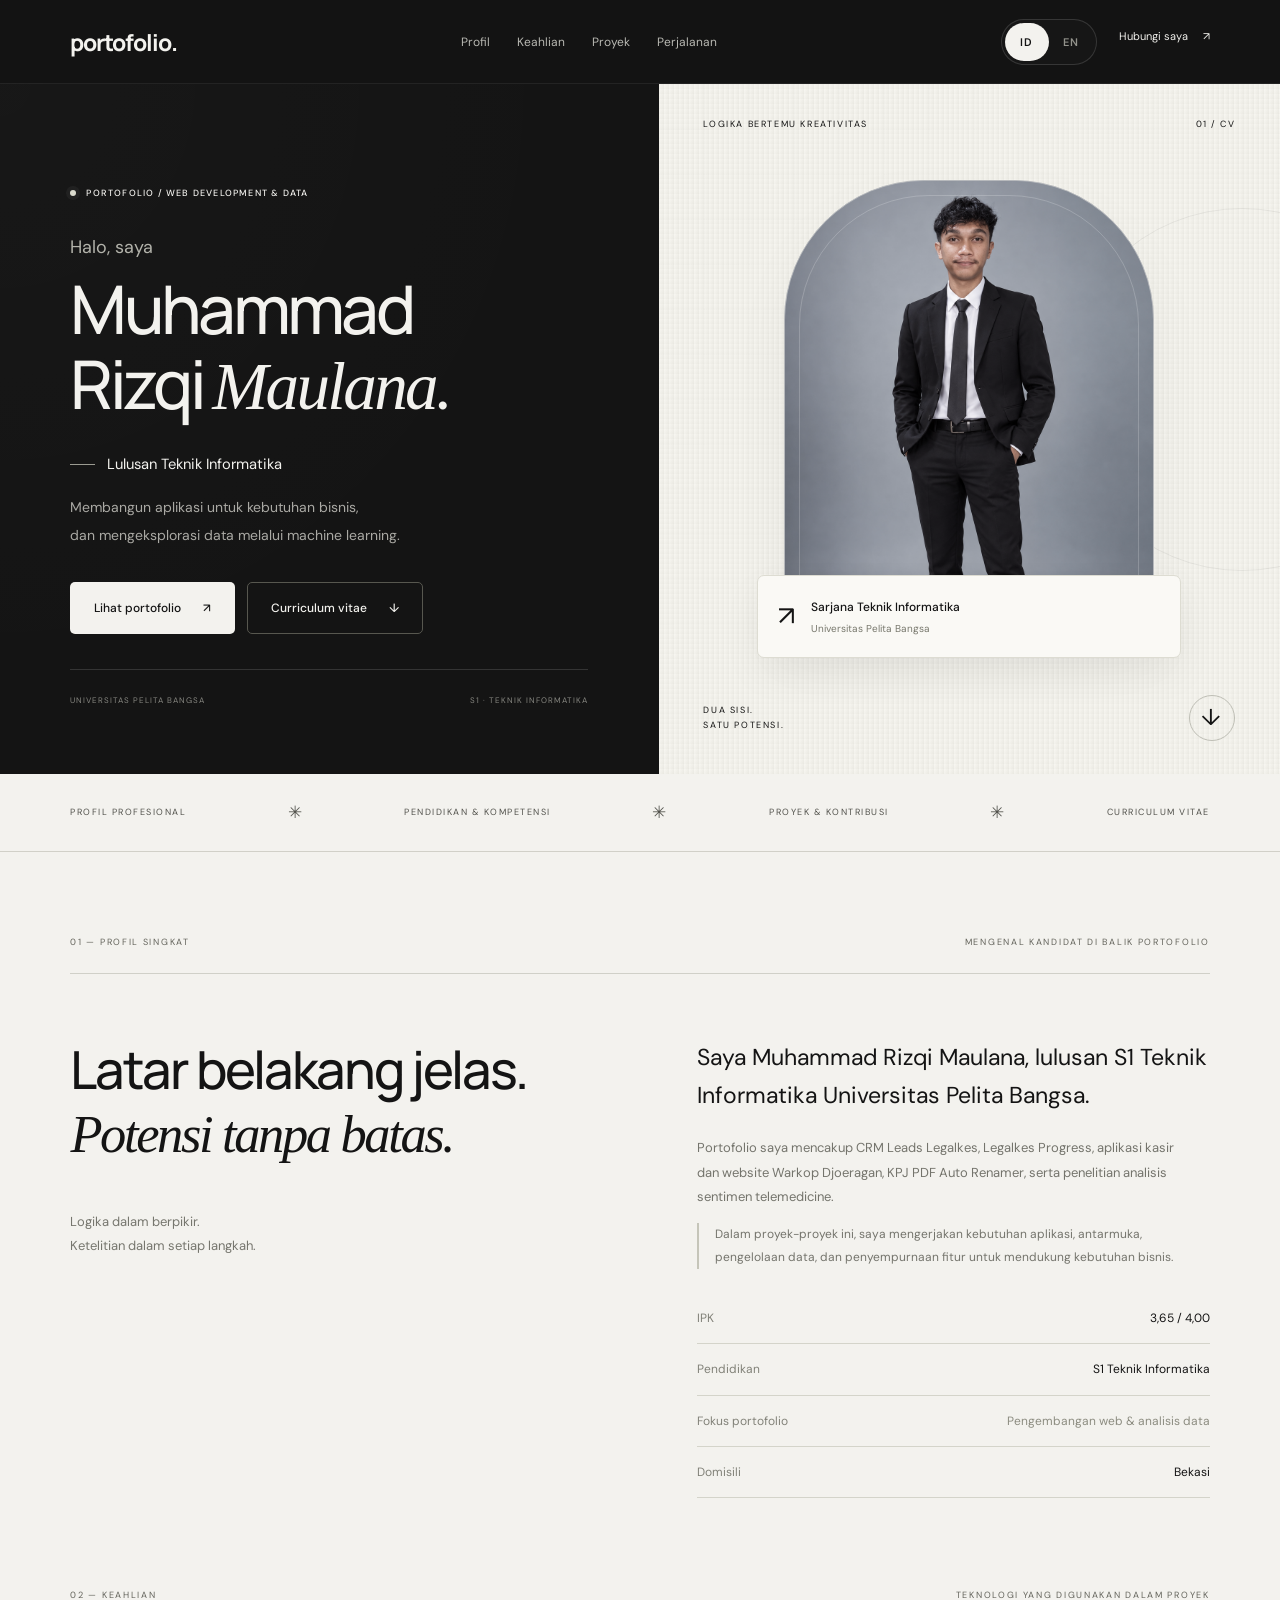
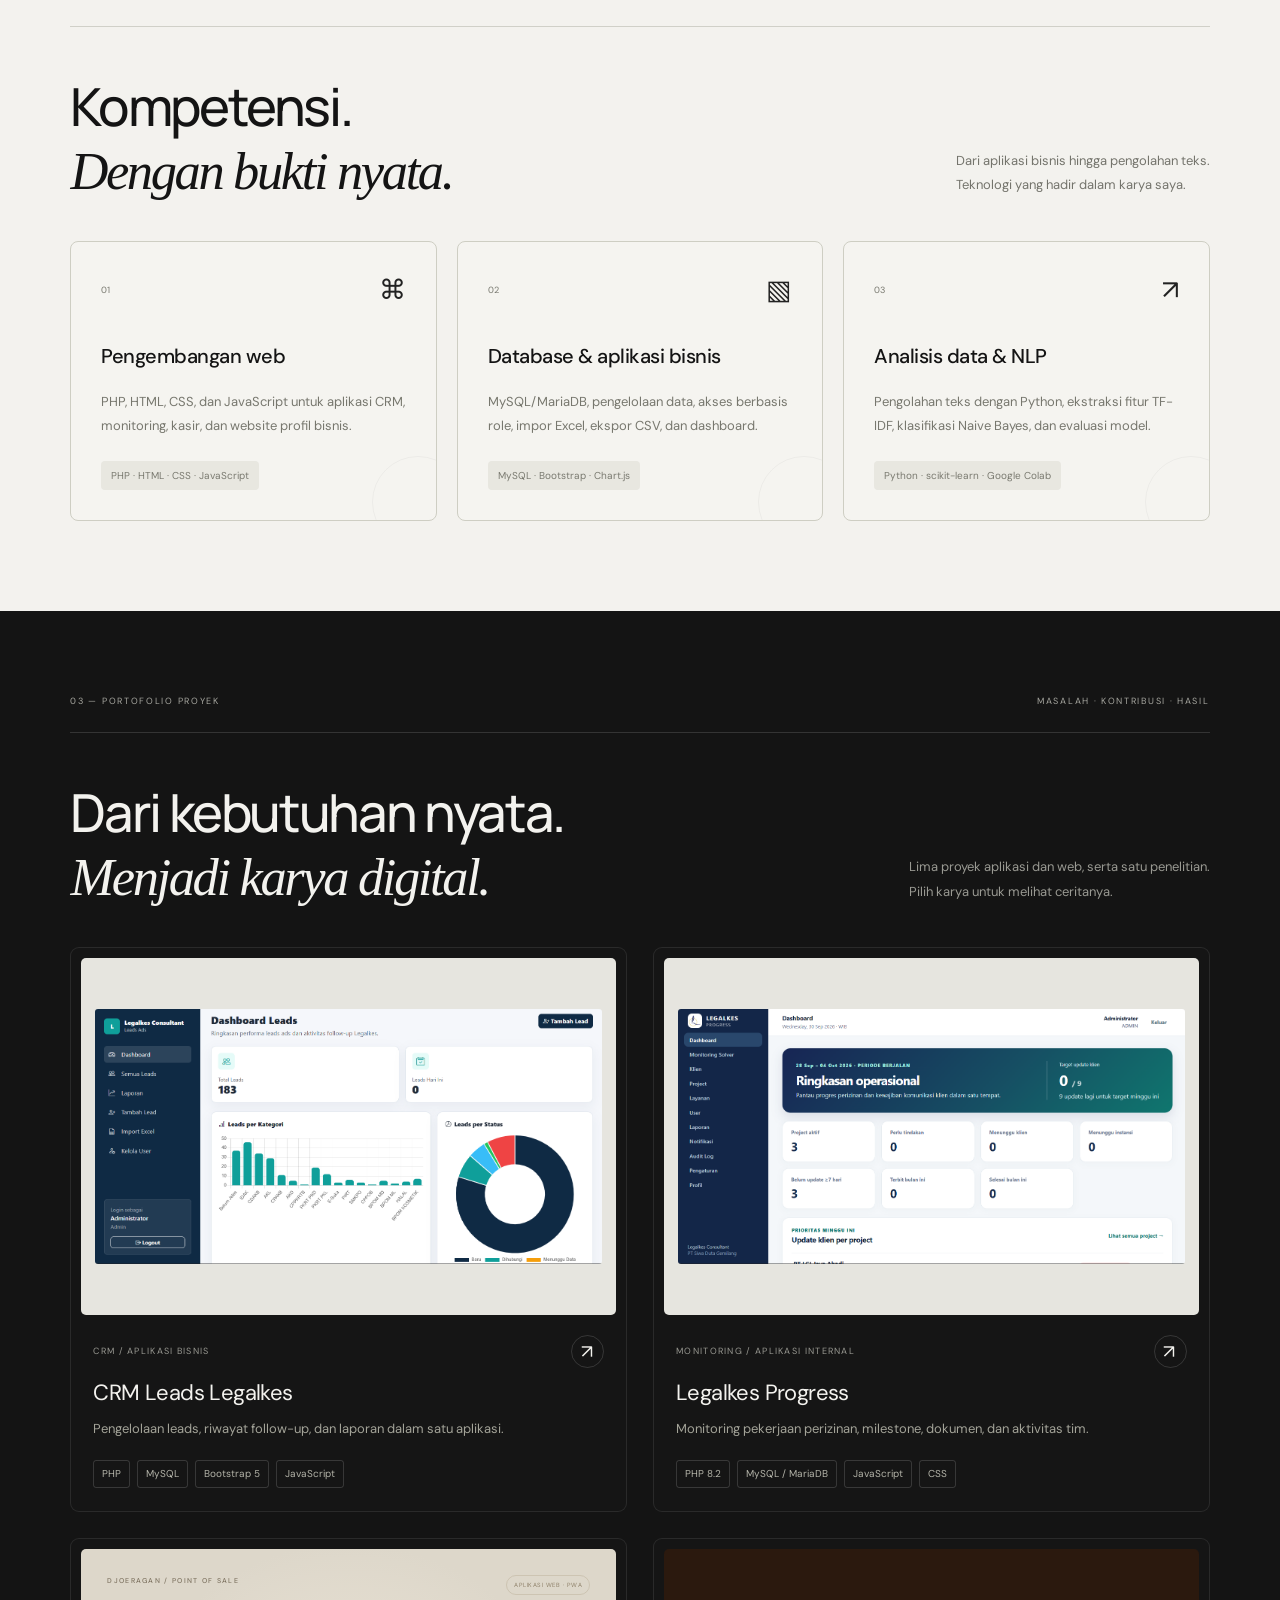
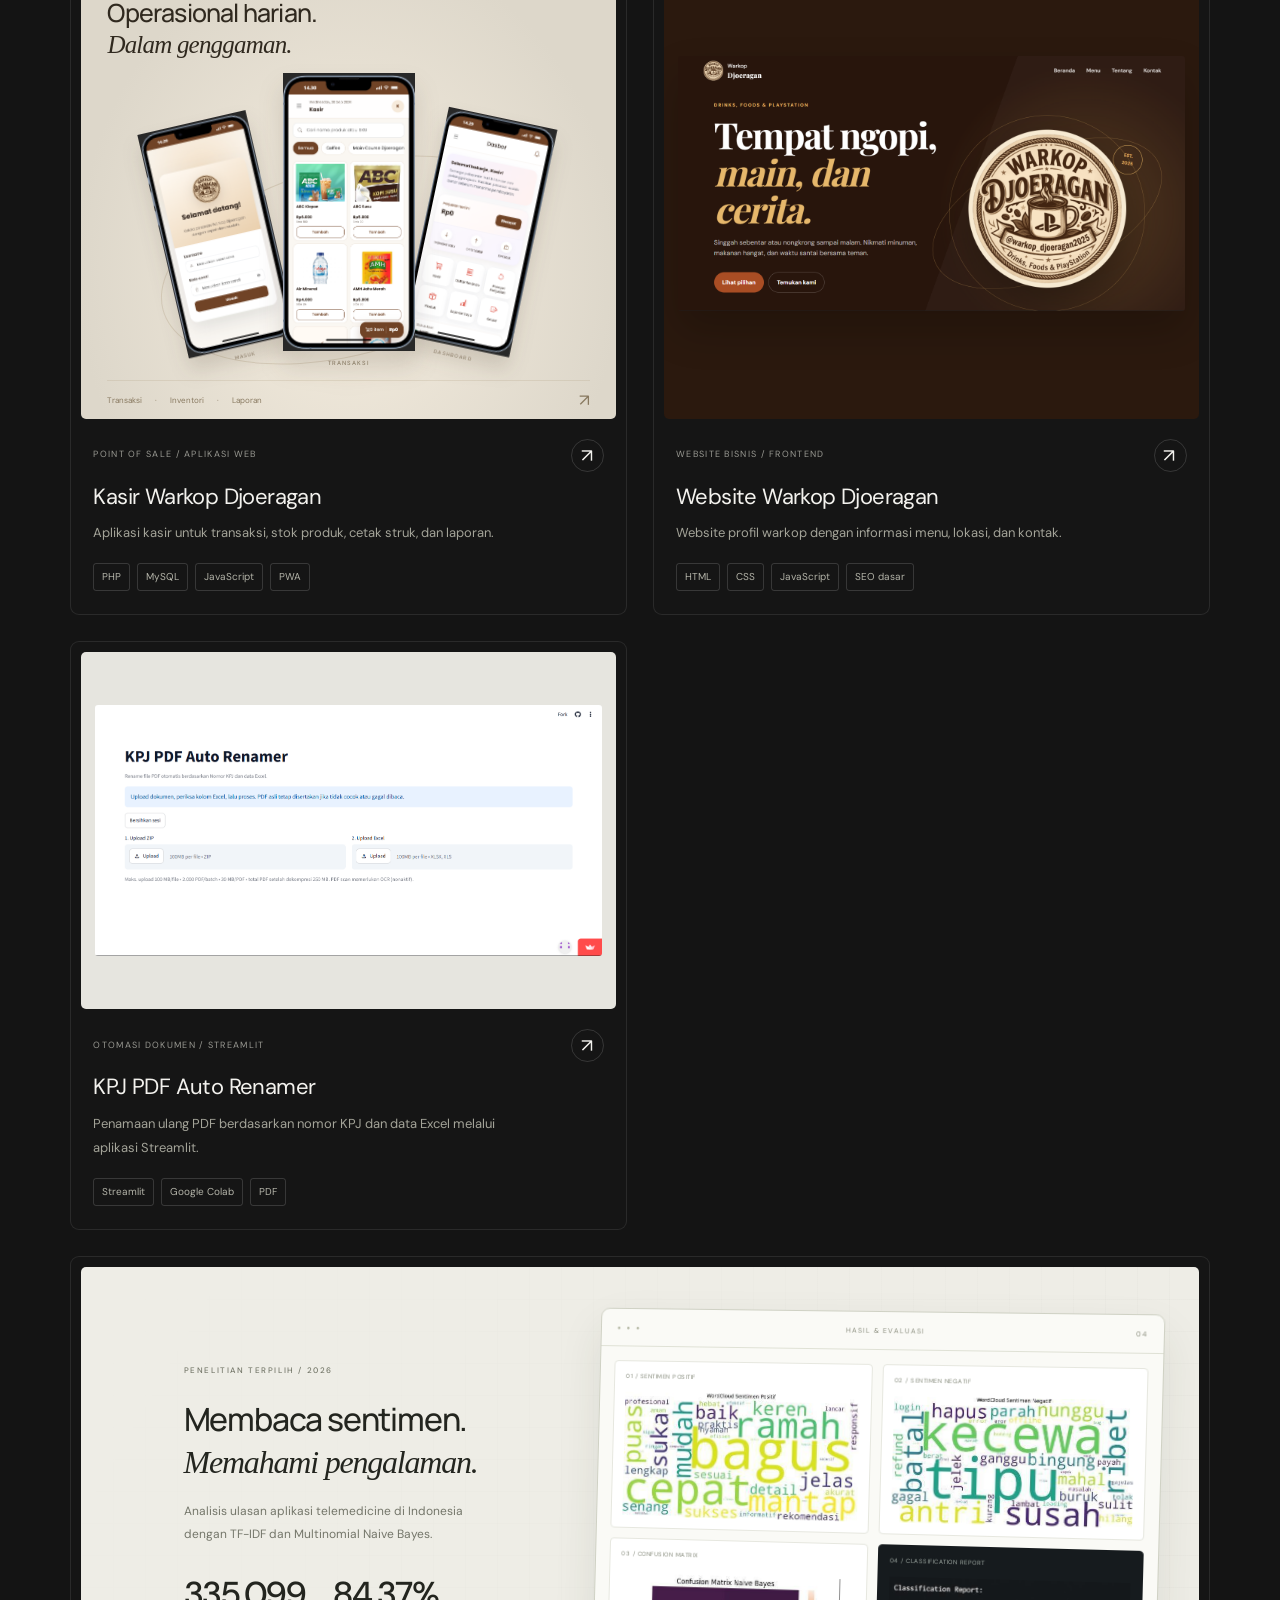
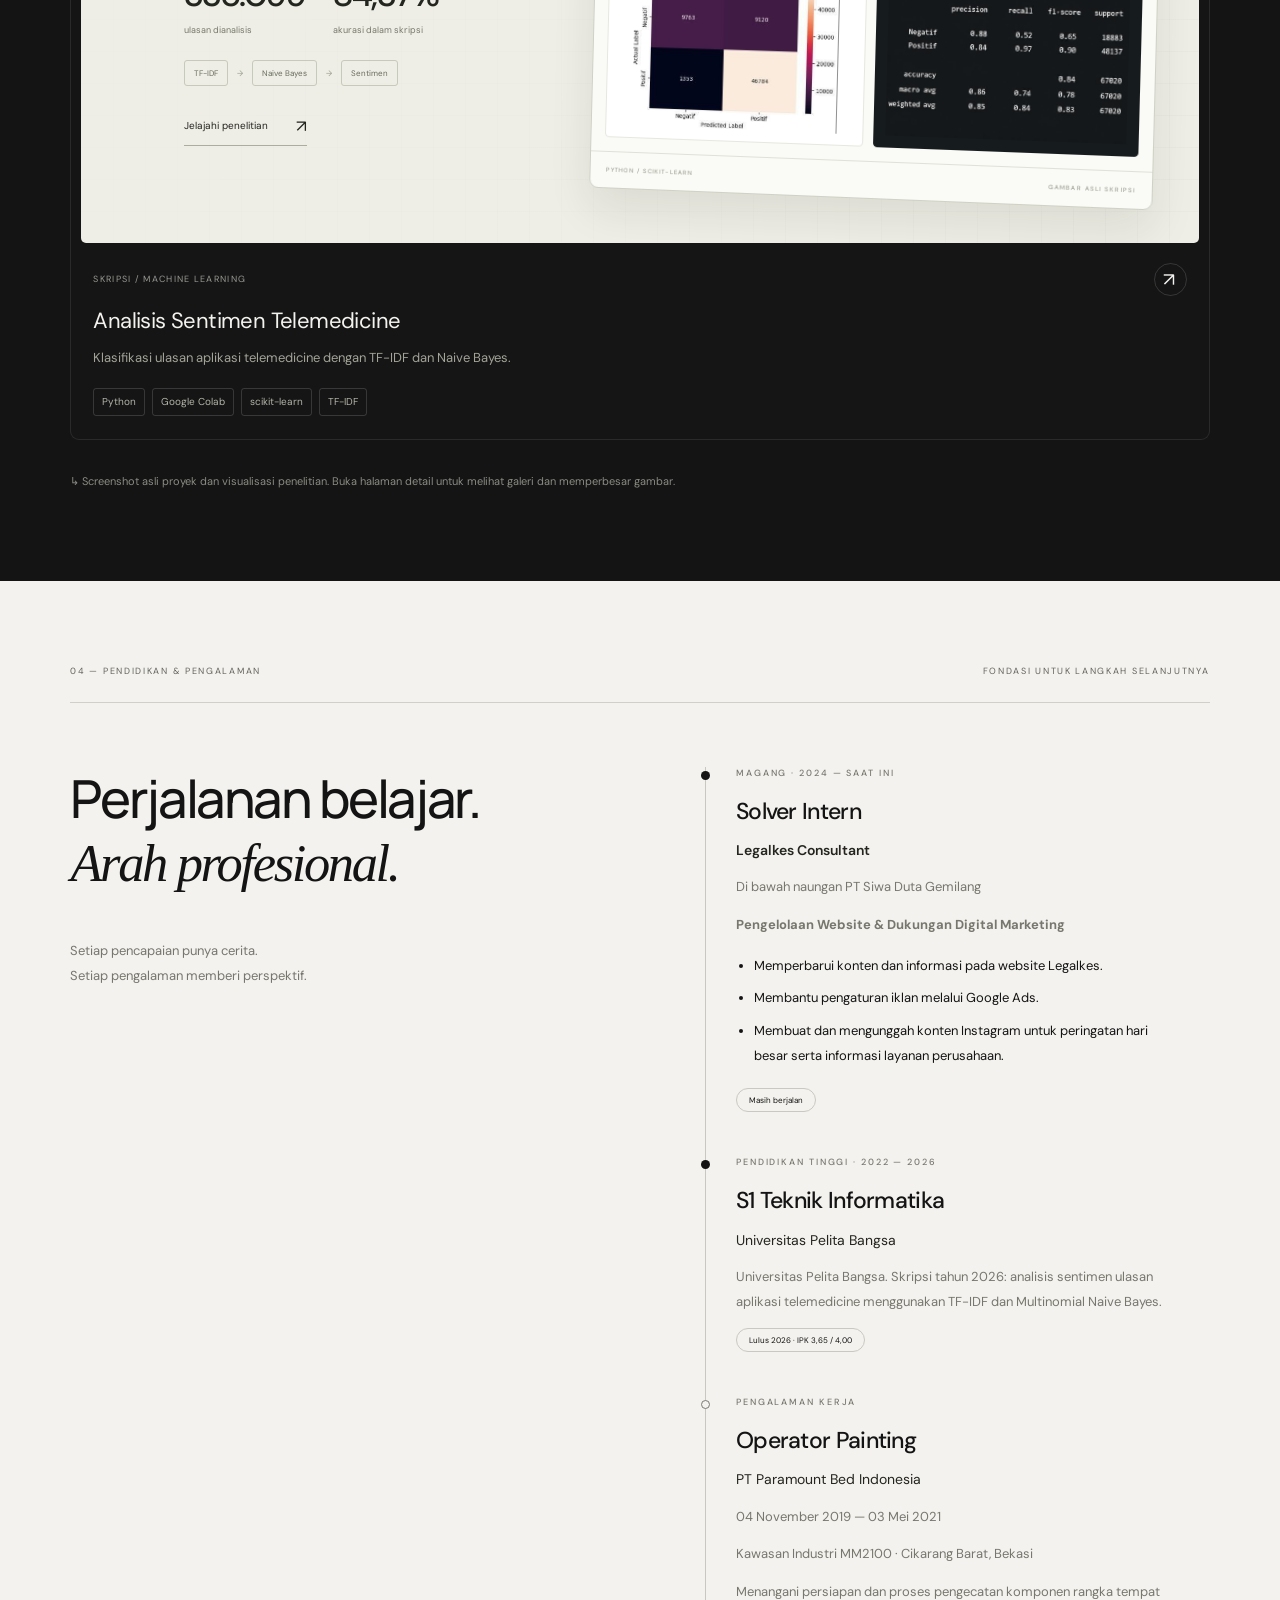
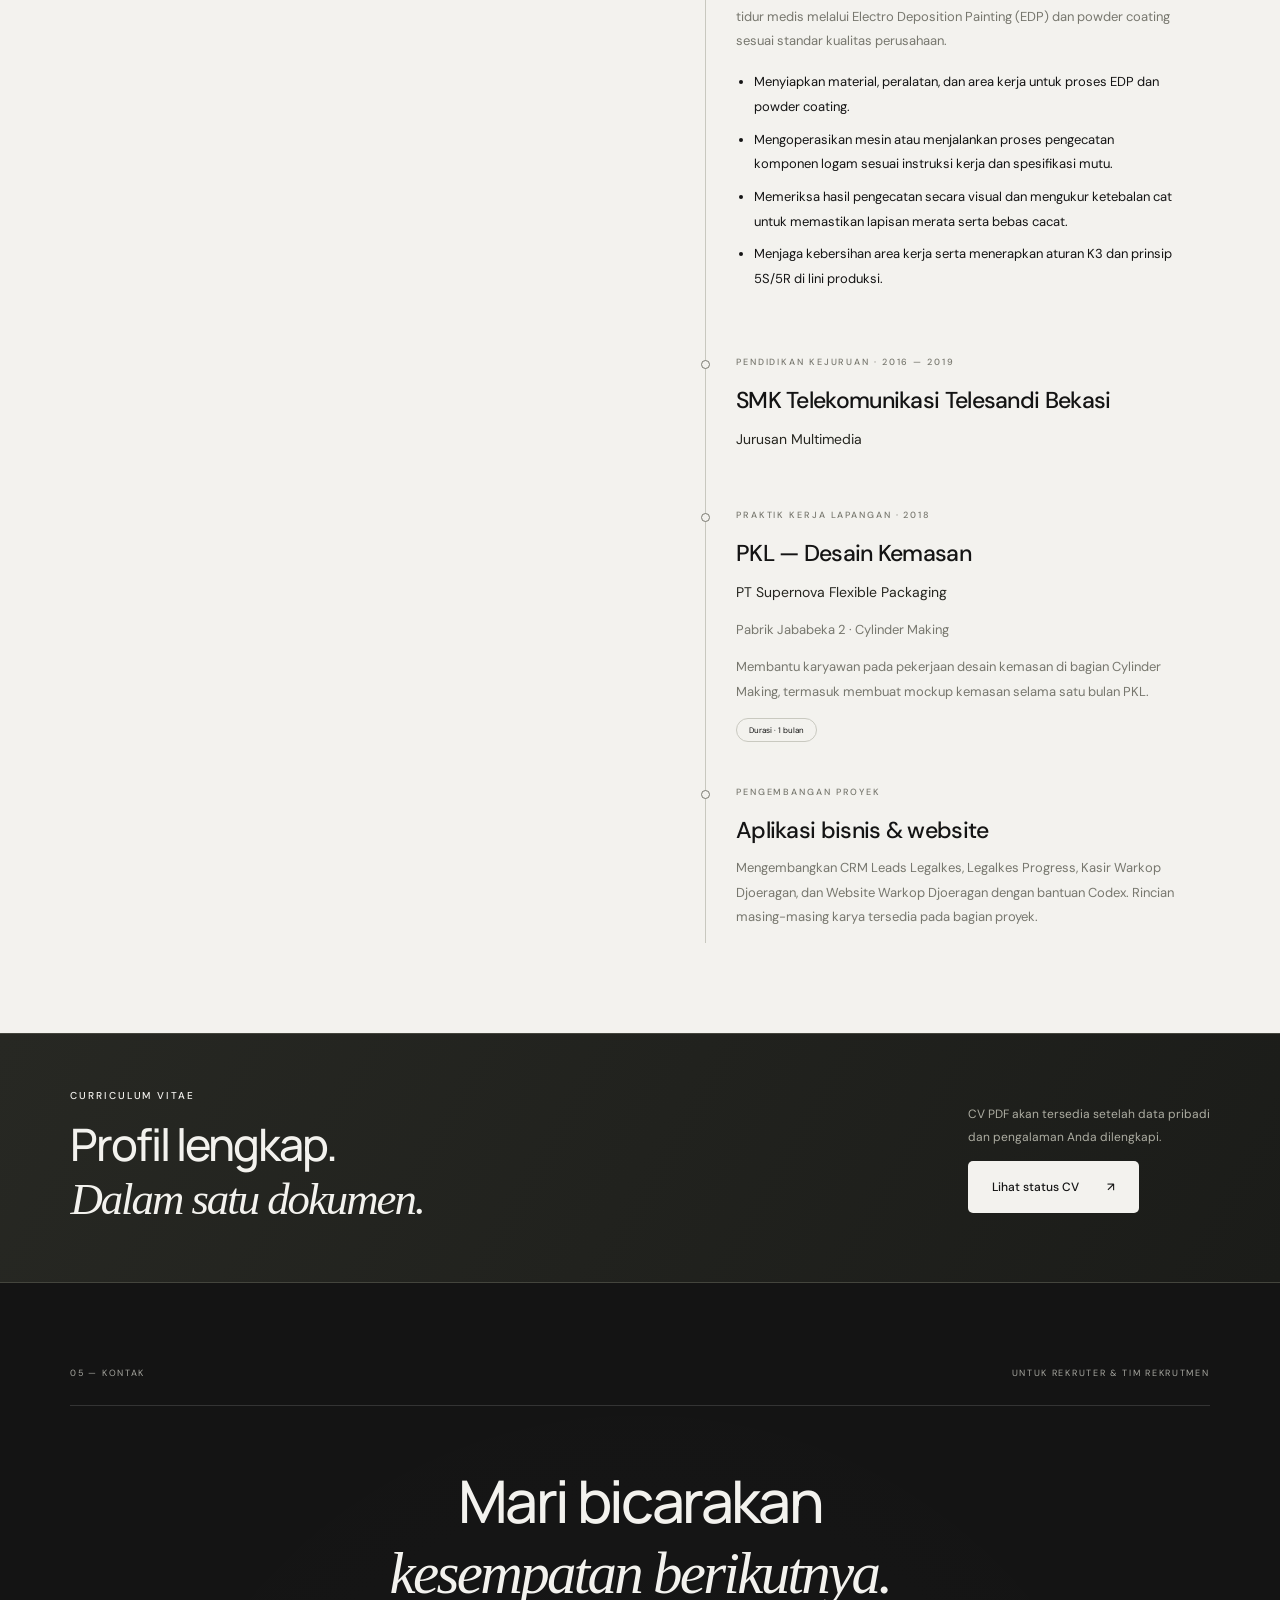
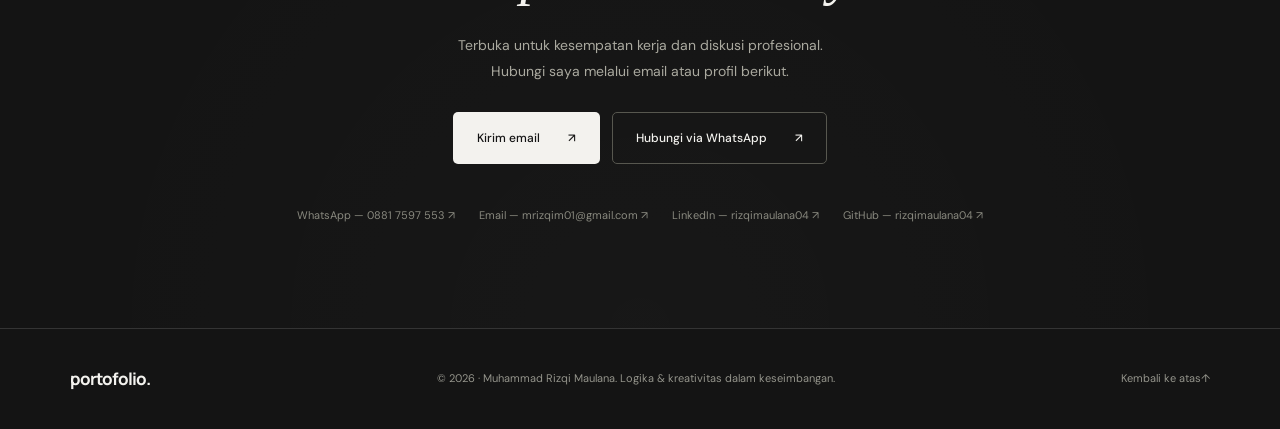
==== index.html @ 9105adaa "Upload File" ====
<!doctype html>
<html lang="id"><head><meta charset="utf-8"><meta name="viewport" content="width=device-width,initial-scale=1"><meta name="theme-color" content="#141414"><meta name="description" content="Portofolio profesional lulusan S1 Teknik Informatika Universitas Pelita Bangsa."><title>Muhammad Rizqi Maulana — Portofolio</title><link rel="icon" href="favicon.svg" type="image/svg+xml"><link rel="stylesheet" href="style.css"><script src="translations.js?v=11" defer></script><script src="script.js" defer></script><link rel="stylesheet" href="polish.css?v=2"><link rel="stylesheet" href="portfolio-content.css?v=5"><script src="motion.js?v=1" defer></script><link rel="stylesheet" href="gallery.css?v=1"><script src="gallery.js?v=1" defer></script><link rel="stylesheet" href="showcase.css?v=1"></head>
<body><div class="reading-progress" aria-hidden="true"></div><a class="skip" href="#utama"><span data-i18n="text0">Lewati ke konten</span></a>
<header class="header"><a href="#" class="brand"><span data-i18n="text1">portofolio.</span></a><nav id="main-navigation" aria-label="Navigasi utama" data-label="nav"><a href="#tentang"><span data-i18n="text2">Profil</span></a><a href="#keahlian"><span data-i18n="text3">Keahlian</span></a><a href="#karya"><span data-i18n="text4">Proyek</span></a><a href="#perjalanan"><span data-i18n="text5">Perjalanan</span></a></nav><div class="header-tools"><button class="menu-toggle" type="button" aria-label="Buka navigasi" aria-controls="main-navigation" aria-expanded="false" hidden><i aria-hidden="true"></i><i aria-hidden="true"></i></button><div class="language-switch" role="group" aria-label="Pilih bahasa" data-label="language"><button data-lang="id" aria-pressed="true" lang="id">ID</button><span aria-hidden="true">/</span><button data-lang="en" aria-pressed="false" lang="en">EN</button></div><a class="header-contact" href="#kontak"><span data-i18n="text6">Hubungi saya</span> ↗</a></div></header>
<main id="utama"><section class="hero cv-hero hero-real" aria-labelledby="hero-title"><div class="hero-copy"><p class="eyebrow"><span class="status-dot"></span><span data-i18n="text7">PORTOFOLIO / WEB DEVELOPMENT & DATA</span></p><p class="hero-greeting"><span data-i18n="text8">Halo, saya</span></p><h1 id="hero-title"><span data-i18n="text9">Muhammad<br>Rizqi <span class="serif">Maulana.</span></span></h1><div class="role-line"><span class="role-rule"></span><span data-i18n="text10">Lulusan Teknik Informatika</span></div><p class="intro"><span data-i18n="text11">Membangun aplikasi untuk kebutuhan bisnis,<br>dan mengeksplorasi data melalui machine learning.</span></p><div class="hero-actions"><a class="button light" href="#karya"><span data-i18n="text12">Lihat portofolio</span> ↗</a><button class="button outline" data-detail="cv"><span data-i18n="text13">Curriculum vitae</span> ↓</button></div><div class="hero-caption"><span>UNIVERSITAS PELITA BANGSA</span><span><span data-i18n="text14">S1 · TEKNIK INFORMATIKA</span></span></div></div><div class="hero-art cv-art"><div class="art-top"><span><span data-i18n="text15">LOGIKA BERTEMU KREATIVITAS</span></span><span aria-hidden="true">01 / CV</span></div><div class="portrait-composition"><div class="portrait-frame portrait-photo-frame"><img class="portrait-photo" src="assets/rizqi-portrait.png" alt="Muhammad Rizqi Maulana" width="1024" height="1536" fetchpriority="high" decoding="async"></div><div class="degree-float"><span>↗</span><div><strong><span data-i18n="text18">Sarjana Teknik Informatika</span></strong><small>Universitas Pelita Bangsa</small></div></div></div><div class="art-bottom"><span><span data-i18n="text19">DUA SISI.<br>SATU POTENSI.</span></span><a href="#tentang" aria-label="Lihat profil" data-label="profile">↓</a></div></div></section>
<div class="manifesto-strip"><span><span data-i18n="text20">PROFIL PROFESIONAL</span></span><i>✳</i><span><span data-i18n="text21">PENDIDIKAN & KOMPETENSI</span></span><i>✳</i><span><span data-i18n="text22">PROYEK & KONTRIBUSI</span></span><i>✳</i><span>CURRICULUM VITAE</span></div>
<section class="about section light-section" id="tentang"><div class="section-label"><span><span data-i18n="text23">01 — PROFIL SINGKAT</span></span><span><span data-i18n="text24">MENGENAL KANDIDAT DI BALIK PORTOFOLIO</span></span></div><div class="about-grid reveal"><div><h2><span data-i18n="text25">Latar belakang jelas.<br><em>Potensi tanpa batas.</em></span></h2><p class="editorial-note"><span data-i18n="text26">Logika dalam berpikir.<br>Ketelitian dalam setiap langkah.</span></p></div><div class="about-copy"><p class="large-copy"><span data-i18n="text27">Saya Muhammad Rizqi Maulana, lulusan S1 Teknik Informatika Universitas Pelita Bangsa.</span></p><p><span data-i18n="text28">Portofolio saya mencakup CRM Leads Legalkes, Legalkes Progress, aplikasi kasir dan website Warkop Djoeragan, KPJ PDF Auto Renamer, serta penelitian analisis sentimen telemedicine.</span></p><p class="placeholder-copy"><span data-i18n="text29">Dalam proyek-proyek ini, saya mengerjakan kebutuhan aplikasi, antarmuka, pengelolaan data, dan penyempurnaan fitur untuk mendukung kebutuhan bisnis.</span></p><dl class="profile-facts"><div><dt><span data-i18n="gpaLabel">IPK</span></dt><dd><span data-i18n="gpaValue">3,65 / 4,00</span></dd></div><div><dt><span data-i18n="text30">Pendidikan</span></dt><dd><span data-i18n="text31">S1 Teknik Informatika</span></dd></div><div><dt><span data-i18n="text32">Fokus portofolio</span></dt><dd class="pending"><span data-i18n="text33">Pengembangan web & analisis data</span></dd></div><div><dt><span data-i18n="text34">Domisili</span></dt><dd><span data-i18n="text35">Bekasi</span></dd></div></dl></div></div></section>
<section class="skills section light-section" id="keahlian"><div class="section-label"><span><span data-i18n="text36">02 — KEAHLIAN</span></span><span><span data-i18n="text37">TEKNOLOGI YANG DIGUNAKAN DALAM PROYEK</span></span></div><div class="section-heading reveal"><h2><span data-i18n="text38">Kompetensi.<br><em>Dengan bukti nyata.</em></span></h2><p><span data-i18n="text39">Dari aplikasi bisnis hingga pengolahan teks.<br>Teknologi yang hadir dalam karya saya.</span></p></div><div class="skill-grid reveal"><article class="skill-card"><div class="skill-top"><span>01</span><b>⌘</b></div><h3><span data-i18n="text40">Pengembangan web</span></h3><p><span data-i18n="text41">PHP, HTML, CSS, dan JavaScript untuk aplikasi CRM, monitoring, kasir, dan website profil bisnis.</span></p><span class="pending-tag"><span data-i18n="text42">PHP · HTML · CSS · JavaScript</span></span></article><article class="skill-card"><div class="skill-top"><span>02</span><b>▧</b></div><h3><span data-i18n="text43">Database & aplikasi bisnis</span></h3><p><span data-i18n="text44">MySQL/MariaDB, pengelolaan data, akses berbasis role, impor Excel, ekspor CSV, dan dashboard.</span></p><span class="pending-tag"><span data-i18n="text45">MySQL · Bootstrap · Chart.js</span></span></article><article class="skill-card"><div class="skill-top"><span>03</span><b>↗</b></div><h3><span data-i18n="text46">Analisis data & NLP</span></h3><p><span data-i18n="text47">Pengolahan teks dengan Python, ekstraksi fitur TF-IDF, klasifikasi Naive Bayes, dan evaluasi model.</span></p><span class="pending-tag"><span data-i18n="text48">Python · scikit-learn · Google Colab</span></span></article></div></section>
<section class="work section" id="karya"><div class="section-label"><span><span data-i18n="text49">03 — PORTOFOLIO PROYEK</span></span><span><span data-i18n="text50">MASALAH · KONTRIBUSI · HASIL</span></span></div><div class="section-heading reveal"><h2><span data-i18n="text51">Dari kebutuhan nyata.<br><em>Menjadi karya digital.</em></span></h2><p><span data-i18n="text52">Lima proyek aplikasi dan web, serta satu penelitian.<br>Pilih karya untuk melihat ceritanya.</span></p></div><div class="project-grid real-project-grid"><a class="project reveal" href="crm-leads-legalkes.html"><div class="project-visual actual-cover"><img src="assets/projects/crm-dashboard.png" width="1347" height="678" alt="Dashboard CRM Leads Legalkes" data-alt-id="Dashboard CRM Leads Legalkes" data-alt-en="CRM Leads Legalkes dashboard" loading="lazy" decoding="async"></div><div class="project-meta"><span><span data-i18n="work4">CRM / APLIKASI BISNIS</span></span><span>↗</span></div><h3><span data-i18n="work5">CRM Leads Legalkes</span></h3><p><span data-i18n="work6">Pengelolaan leads, riwayat follow-up, dan laporan dalam satu aplikasi.</span></p><div class="project-tech"><span>PHP</span><span>MySQL</span><span>Bootstrap 5</span><span>JavaScript</span></div></a><a class="project reveal" href="legalkes-progress.html"><div class="project-visual actual-cover"><img src="assets/projects/progress-dashboard.png" width="1347" height="676" alt="Dashboard Legalkes Progress" data-alt-id="Dashboard Legalkes Progress" data-alt-en="Legalkes Progress dashboard" loading="lazy" decoding="async"></div><div class="project-meta"><span><span data-i18n="work11">MONITORING / APLIKASI INTERNAL</span></span><span>↗</span></div><h3><span data-i18n="work12">Legalkes Progress</span></h3><p><span data-i18n="work13">Monitoring pekerjaan perizinan, milestone, dokumen, dan aktivitas tim.</span></p><div class="project-tech"><span>PHP 8.2</span><span>MySQL / MariaDB</span><span>JavaScript</span><span>CSS</span></div></a><a class="project reveal" href="kasir-warkop-djoeragan.html"><div class="project-visual pos-showcase"><div class="pos-cover-heading"><span class="showcase-kicker">DJOERAGAN / POINT OF SALE</span><h4><span data-i18n="cover13">Operasional harian.<br><em>Dalam genggaman.</em></span></h4><span class="pos-pwa"><span data-i18n="cover14">APLIKASI WEB · PWA</span></span></div><div class="phone-stage"><div class="phone-orbit-decoration" aria-hidden="true"></div><div class="phone-shot phone-left"><img class="" src="assets/projects/pos-login.png" width="281" height="582" alt="Halaman login kasir" data-alt-id="Halaman login kasir" data-alt-en="Cashier login screen" loading="lazy" decoding="async"><span><span data-i18n="cover15">MASUK</span></span></div><div class="phone-shot phone-right"><img class="" src="assets/projects/pos-dashboard.png" width="277" height="582" alt="Dashboard kasir" data-alt-id="Dashboard kasir" data-alt-en="Cashier dashboard" loading="lazy" decoding="async"><span>DASHBOARD</span></div><div class="phone-shot phone-main"><img class="" src="assets/projects/pos-products.png" width="277" height="582" alt="Katalog produk dan keranjang" data-alt-id="Katalog produk dan keranjang" data-alt-en="Product catalog and cart" loading="lazy" decoding="async"><span><span data-i18n="cover16">TRANSAKSI</span></span></div></div><div class="pos-feature-strip"><span><span data-i18n="cover17">Transaksi</span></span><i>·</i><span><span data-i18n="cover18">Inventori</span></span><i>·</i><span><span data-i18n="cover19">Laporan</span></span><b aria-hidden="true">↗</b></div></div><div class="project-meta"><span><span data-i18n="work18">POINT OF SALE / APLIKASI WEB</span></span><span>↗</span></div><h3><span data-i18n="work19">Kasir Warkop Djoeragan</span></h3><p><span data-i18n="work20">Aplikasi kasir untuk transaksi, stok produk, cetak struk, dan laporan.</span></p><div class="project-tech"><span>PHP</span><span>MySQL</span><span>JavaScript</span><span>PWA</span></div></a><a class="project reveal" href="website-warkop-djoeragan.html"><div class="project-visual actual-cover"><img src="assets/projects/warkop-website.png" width="1346" height="676" alt="Beranda Website Warkop Djoeragan" data-alt-id="Beranda Website Warkop Djoeragan" data-alt-en="Warkop Djoeragan website homepage" loading="lazy" decoding="async"></div><div class="project-meta"><span><span data-i18n="work25">WEBSITE BISNIS / FRONTEND</span></span><span>↗</span></div><h3><span data-i18n="work26">Website Warkop Djoeragan</span></h3><p><span data-i18n="work27">Website profil warkop dengan informasi menu, lokasi, dan kontak.</span></p><div class="project-tech"><span>HTML</span><span>CSS</span><span>JavaScript</span><span><span data-i18n="work28">SEO dasar</span></span></div></a><a class="project reveal" href="kpj-pdf-auto-renamer.html"><div class="project-visual actual-cover"><img src="assets/projects/kpj-app.png" width="1365" height="675" alt="Unggah ZIP dan Excel pada KPJ PDF Auto Renamer" data-alt-id="Unggah ZIP dan Excel pada KPJ PDF Auto Renamer" data-alt-en="ZIP and Excel upload in KPJ PDF Auto Renamer" loading="lazy" decoding="async"></div><div class="project-meta"><span data-i18n="kpjCategory">OTOMASI DOKUMEN / STREAMLIT</span><span>↗</span></div><h3><span data-i18n="kpjTitle">KPJ PDF Auto Renamer</span></h3><p><span data-i18n="kpjShort">Penamaan ulang PDF berdasarkan nomor KPJ dan data Excel melalui aplikasi Streamlit.</span></p><div class="project-tech"><span>Streamlit</span><span>Google Colab</span><span>PDF</span></div></a><a class="project reveal research-project" href="academic.html"><div class="project-visual thesis-showcase"><div class="thesis-summary"><span class="showcase-kicker"><span data-i18n="cover0">PENELITIAN TERPILIH / 2026</span></span><h4><span data-i18n="cover1">Membaca sentimen.<br><em>Memahami pengalaman.</em></span></h4><p><span data-i18n="cover2">Analisis ulasan aplikasi telemedicine di Indonesia dengan TF-IDF dan Multinomial Naive Bayes.</span></p><div class="thesis-stats"><div><strong><span data-i18n="cover3">335.099</span></strong><small><span data-i18n="cover4">ulasan dianalisis</span></small></div><div><strong><span data-i18n="cover5">84,37%</span></strong><small><span data-i18n="cover6">akurasi dalam skripsi</span></small></div></div><div class="thesis-method"><span>TF-IDF</span><i>→</i><span>Naive Bayes</span><i>→</i><span><span data-i18n="cover7">Sentimen</span></span></div><span class="showcase-action"><span data-i18n="cover8">Jelajahi penelitian</span> <b>↗</b></span></div><div class="research-board"><div class="board-top"><span class="board-dots" aria-hidden="true">● ● ●</span><span><span data-i18n="cover9">HASIL & EVALUASI</span></span><span>04</span></div><div class="research-panels"><div class="research-panel cloud-panel"><span class="panel-label">01 / <span data-i18n="cover10">SENTIMEN POSITIF</span></span><img class="" src="assets/projects/wordcloud-positive.jpg" width="459" height="243" alt="Wordcloud positif" data-alt-id="Wordcloud positif" data-alt-en="Positive word cloud" loading="lazy" decoding="async"></div><div class="research-panel cloud-panel"><span class="panel-label">02 / <span data-i18n="cover11">SENTIMEN NEGATIF</span></span><img class="" src="assets/projects/wordcloud-negative.jpg" width="458" height="243" alt="Wordcloud negatif" data-alt-id="Wordcloud negatif" data-alt-en="Negative word cloud" loading="lazy" decoding="async"></div><div class="research-panel matrix-panel"><span class="panel-label">03 / CONFUSION MATRIX</span><img class="" src="assets/projects/confusion-matrix.jpg" width="413" height="306" alt="Confusion matrix Naive Bayes" data-alt-id="Confusion matrix Naive Bayes" data-alt-en="Naive Bayes confusion matrix" loading="lazy" decoding="async"></div><div class="research-panel report-panel"><span class="panel-label">04 / CLASSIFICATION REPORT</span><img class="" src="assets/projects/classification-report.jpg" width="607" height="405" alt="Classification report" data-alt-id="Classification report" data-alt-en="Classification report" loading="lazy" decoding="async"></div></div><div class="board-bottom"><span>PYTHON / SCIKIT-LEARN</span><span><span data-i18n="cover12">GAMBAR ASLI SKRIPSI</span></span></div></div></div><div class="project-meta"><span><span data-i18n="work33">SKRIPSI / MACHINE LEARNING</span></span><span>↗</span></div><h3><span data-i18n="work34">Analisis Sentimen Telemedicine</span></h3><p><span data-i18n="work35">Klasifikasi ulasan aplikasi telemedicine dengan TF-IDF dan Naive Bayes.</span></p><div class="project-tech"><span>Python</span><span>Google Colab</span><span>scikit-learn</span><span>TF-IDF</span></div></a></div><p class="work-note"><span data-i18n="text68">↳ Screenshot asli proyek dan visualisasi penelitian. Buka halaman detail untuk melihat galeri dan memperbesar gambar.</span></p></section>
<section class="journey section light-section" id="perjalanan"><div class="section-label"><span><span data-i18n="text69">04 — PENDIDIKAN & PENGALAMAN</span></span><span><span data-i18n="text70">FONDASI UNTUK LANGKAH SELANJUTNYA</span></span></div><div class="journey-grid reveal"><div><h2><span data-i18n="text71">Perjalanan belajar.<br><em>Arah profesional.</em></span></h2><p class="editorial-note"><span data-i18n="text72">Setiap pencapaian punya cerita.<br>Setiap pengalaman memberi perspektif.</span></p></div><div class="timeline"><article class="current-experience"><span class="timeline-dot"></span><p class="eyebrow"><span data-i18n="legalkesWorkLabel">MAGANG · 2024 — SAAT INI</span></p><h3><span data-i18n="legalkesWorkRole">Solver Intern</span></h3><p class="university">Legalkes Consultant</p><p><span data-i18n="legalkesWorkCompany">Di bawah naungan PT Siwa Duta Gemilang</span></p><p><strong><span data-i18n="legalkesWorkScope">Pengelolaan Website & Dukungan Digital Marketing</span></strong></p><ul class="experience-duties"><li><span data-i18n="legalkesWorkWeb">Memperbarui konten dan informasi pada website Legalkes.</span></li><li><span data-i18n="legalkesWorkAds">Membantu pengaturan iklan melalui Google Ads.</span></li><li><span data-i18n="legalkesWorkSocial">Membuat dan mengunggah konten Instagram untuk peringatan hari besar serta informasi layanan perusahaan.</span></li></ul><span class="pill"><span data-i18n="legalkesWorkActive">Masih berjalan</span></span></article><article><span class="timeline-dot"></span><p class="eyebrow"><span data-i18n="text73">PENDIDIKAN TINGGI · 2022 — 2026</span></p><h3><span data-i18n="text74">S1 Teknik Informatika</span></h3><p class="university">Universitas Pelita Bangsa</p><p><span data-i18n="text75">Universitas Pelita Bangsa. Skripsi tahun 2026: analisis sentimen ulasan aplikasi telemedicine menggunakan TF-IDF dan Multinomial Naive Bayes.</span></p><span class="pill"><span data-i18n="text76">Lulus 2026 · IPK 3,65 / 4,00</span></span></article><article><span class="timeline-dot hollow"></span><p class="eyebrow"><span data-i18n="experienceLabel">PENGALAMAN KERJA</span></p><h3><span data-i18n="paintingRole">Operator Painting</span></h3><p class="university">PT Paramount Bed Indonesia</p><p class="experience-date"><span data-i18n="paintingDate">04 November 2019 — 03 Mei 2021</span></p><p><span data-i18n="paintingLocation">Kawasan Industri MM2100 · Cikarang Barat, Bekasi</span></p><p><span data-i18n="paintingDescription">Menangani persiapan dan proses pengecatan komponen rangka tempat tidur medis melalui Electro Deposition Painting (EDP) dan powder coating sesuai standar kualitas perusahaan.</span></p><ul class="experience-duties"><li><span data-i18n="paintingPreparation">Menyiapkan material, peralatan, dan area kerja untuk proses EDP dan powder coating.</span></li><li><span data-i18n="paintingProcess">Mengoperasikan mesin atau menjalankan proses pengecatan komponen logam sesuai instruksi kerja dan spesifikasi mutu.</span></li><li><span data-i18n="paintingQuality">Memeriksa hasil pengecatan secara visual dan mengukur ketebalan cat untuk memastikan lapisan merata serta bebas cacat.</span></li><li><span data-i18n="paintingSafety">Menjaga kebersihan area kerja serta menerapkan aturan K3 dan prinsip 5S/5R di lini produksi.</span></li></ul></article><article><span class="timeline-dot hollow"></span><p class="eyebrow"><span data-i18n="schoolLabel">PENDIDIKAN KEJURUAN · 2016 — 2019</span></p><h3>SMK Telekomunikasi Telesandi Bekasi</h3><p class="university"><span data-i18n="schoolMajor">Jurusan Multimedia</span></p></article><article><span class="timeline-dot hollow"></span><p class="eyebrow"><span data-i18n="internLabel">PRAKTIK KERJA LAPANGAN · 2018</span></p><h3><span data-i18n="internRole">PKL — Desain Kemasan</span></h3><p class="university">PT Supernova Flexible Packaging</p><p><span data-i18n="internLocation">Pabrik Jababeka 2 · Cylinder Making</span></p><p><span data-i18n="internDescription">Membantu karyawan pada pekerjaan desain kemasan di bagian Cylinder Making, termasuk membuat mockup kemasan selama satu bulan PKL.</span></p><span class="pill"><span data-i18n="internDuration">Durasi · 1 bulan</span></span></article><article><span class="timeline-dot hollow"></span><p class="eyebrow"><span data-i18n="text77">PENGEMBANGAN PROYEK</span></p><h3><span data-i18n="text78">Aplikasi bisnis & website</span></h3><p><span data-i18n="text79">Mengembangkan CRM Leads Legalkes, Legalkes Progress, Kasir Warkop Djoeragan, dan Website Warkop Djoeragan dengan bantuan Codex. Rincian masing-masing karya tersedia pada bagian proyek.</span></p></article></div></div></section>
<section class="resume-strip section"><div><p class="eyebrow">CURRICULUM VITAE</p><h2><span data-i18n="text80">Profil lengkap.<br><em>Dalam satu dokumen.</em></span></h2></div><div><p><span data-i18n="text81">CV PDF akan tersedia setelah data pribadi<br>dan pengalaman Anda dilengkapi.</span></p><button class="button light" data-detail="cv"><span data-i18n="text82">Lihat status CV</span> ↗</button></div></section>
<section class="contact section" id="kontak"><div class="section-label"><span><span data-i18n="text83">05 — KONTAK</span></span><span><span data-i18n="text84">UNTUK REKRUTER & TIM REKRUTMEN</span></span></div><div class="contact-center reveal"><h2><span data-i18n="text85">Mari bicarakan<br><em>kesempatan berikutnya.</em></span></h2><p><span data-i18n="text86">Terbuka untuk kesempatan kerja dan diskusi profesional.<br>Hubungi saya melalui email atau profil berikut.</span></p><div class="contact-actions"><a class="button light" href="mailto:mrizqim01@gmail.com"><span data-i18n="text87">Kirim email</span> ↗</a><a class="button outline" href="https://wa.me/628817597553" target="_blank" rel="noopener noreferrer"><span data-i18n="whatsappContact">Hubungi via WhatsApp</span> ↗</a></div><div class="contact-channels"><a href="https://wa.me/628817597553" target="_blank" rel="noopener noreferrer">WhatsApp — 0881 7597 553 ↗</a><a href="mailto:mrizqim01@gmail.com">Email — <span data-i18n="text88">mrizqim01@gmail.com</span> ↗</a><a href="https://www.linkedin.com/in/rizqimaulana04" target="_blank" rel="noopener noreferrer">LinkedIn — <span data-i18n="text89">rizqimaulana04</span> ↗</a><a href="https://github.com/rizqimaulana04" target="_blank" rel="noopener noreferrer">GitHub — <span data-i18n="text90">rizqimaulana04</span> ↗</a></div></div></section></main>
<footer><a class="brand" href="#"><span data-i18n="text91">portofolio.</span></a><span>© <span id="year">2026</span> · <span data-i18n="text92">Muhammad Rizqi Maulana. Logika & kreativitas dalam keseimbangan.</span></span><a href="#"><span data-i18n="text93">Kembali ke atas</span> ↑</a></footer>
<dialog id="detail-dialog" aria-labelledby="dialog-title"><button class="dialog-close" aria-label="Tutup dialog" data-label="close">×</button><p class="eyebrow" id="dialog-label"></p><h2 id="dialog-title"></h2><p id="dialog-description"></p><div id="dialog-tags"></div><p class="dialog-note" id="dialog-note"></p><button class="button dark dialog-dismiss"><span data-i18n="text94">Kembali ke portofolio</span> ↗</button></dialog><div class="sr-only" id="language-announcement" role="status" aria-live="polite"></div><a class="back-top" href="#" aria-label="Kembali ke atas" tabindex="-1">↑</a></body></html>
---- style.css ----
@import url('https://fonts.googleapis.com/css2?family=DM+Sans:wght@400;450;500;600;700&family=Manrope:wght@400;500;600;650;700;750;800&display=swap');
:root{--ink:#141414;--paper:#f3f2ee;--muted:#a1a19c;--line:#343434;--serif:Georgia,'Times New Roman',serif;--sans:'DM Sans',Arial,sans-serif}*{box-sizing:border-box}html{scroll-behavior:smooth;scroll-padding-top:30px}body{margin:0;background:var(--ink);color:var(--paper);font-family:var(--sans);font-size:15px;-webkit-font-smoothing:antialiased}a{color:inherit;text-decoration:none}button{font:inherit}button,a{-webkit-tap-highlight-color:transparent}button:focus-visible,a:focus-visible{outline:2px solid #96968d;outline-offset:7px}button{cursor:pointer}::selection{background:#a9a99d;color:#111}.skip{position:fixed;top:-80px;left:20px;background:var(--paper);color:var(--ink);padding:15px;z-index:50}.skip:focus{top:10px}.header{height:100px;display:flex;align-items:center;justify-content:space-between;padding:0 5.5%;border-bottom:1px solid var(--line)}.brand{font-family:Manrope,var(--sans);font-weight:750;font-size:23px;display:flex;gap:11px;align-items:center;letter-spacing:-1px}.brand-dot{margin-left:-11px}.mini-yin{display:inline-block;flex-shrink:0;width:26px;height:26px;background:url('favicon.svg') center/contain no-repeat}.header nav{display:flex;gap:36px;font-size:13px;color:#b9b9b3}.header nav a:hover{color:white}.header-contact{font-size:13px;border-bottom:1px solid #888;padding:9px 0;display:flex;gap:28px}.header-contact span{font-size:20px}.hero{display:grid;grid-template-columns:1.08fr 1fr;min-height:670px}.hero-copy{padding:64px 10.2% 26px}.eyebrow{font-size:10px;letter-spacing:1.9px;font-weight:500;display:flex;align-items:center;gap:10px}.status-dot{height:6px;width:6px;border-radius:50%;background:#dbdbce;box-shadow:0 0 0 4px #ffffff0b}h1,h2,h3,p{margin-top:0}h1{font-family:Manrope,var(--sans);font-size:clamp(48px,5.4vw,82px);letter-spacing:-4.5px;line-height:1.09;font-weight:500;margin:33px 0 24px}.serif,h2 em{font-family:var(--serif);font-weight:400;font-style:italic;letter-spacing:-3px}.period{color:#94948b}.intro{color:#aaa9a4;font-size:13px;line-height:1.9;margin-bottom:29px}.button{display:inline-flex;align-items:center;justify-content:space-between;gap:44px;border:1px solid transparent;padding:17px 23px;font-size:12px;font-weight:500;transition:transform .2s,background .2s}.button:hover{transform:translateY(-3px);background:#d8d7d0}.button span{font-size:20px;line-height:15px}.light{color:var(--ink);background:var(--paper)}.dark{background:var(--ink);color:var(--paper)}.dark:hover{background:#383838}.hero-caption{margin-top:57px;border-top:1px solid var(--line);padding-top:21px;display:flex;justify-content:space-between;font-size:8px;letter-spacing:1.4px;color:#878781}.hero-art{background:var(--paper);color:var(--ink);position:relative;overflow:hidden;padding:34px 38px;display:flex;flex-direction:column;justify-content:space-between;background-image:radial-gradient(#18181809 .7px,transparent .7px);background-size:5px 5px}.art-top,.art-bottom{display:flex;justify-content:space-between;align-items:center;font-size:9px;letter-spacing:1.6px;line-height:1.7;z-index:1}.art-top span:last-child{font-size:18px}.art-bottom>a{width:43px;height:43px;border:1px solid #bebeb5;border-radius:50%;display:grid;place-items:center;font-size:23px}.orbital-art{width:100%;aspect-ratio:1;position:relative;display:grid;place-items:center;max-width:520px;margin:5px auto}.orbit{position:absolute;border:1px solid #18181823;border-radius:50%;width:94%;height:94%}.orbit-two{width:78%;height:78%;border-style:dashed;opacity:.65}.yin{width:64%;height:64%;border-radius:50%;position:relative;background:linear-gradient(90deg,var(--ink) 50%,#f8f7f3 50%);box-shadow:16px 24px 30px #0000001a,0 0 0 1px #1414140c;transform:rotate(-32deg);animation:balance 22s ease-in-out infinite}.yin-white,.yin-black{position:absolute;left:25%;width:50%;height:50%;border-radius:50%;display:grid;place-items:center}.yin-white{top:0;background:#f8f7f3}.yin-black{bottom:0;background:var(--ink)}.yin-white:after,.yin-black:after{content:'';width:23%;height:23%;border-radius:50%;background:var(--ink)}.yin-black:after{background:#f8f7f3}.orbit-label{position:absolute;font-size:8px;letter-spacing:2px;background:var(--paper);padding:8px 14px;z-index:1}.label-top{top:1%;left:39%;transform:rotate(10deg)}.label-bottom{bottom:2%;left:32%;transform:rotate(10deg)}.axis-dot{position:absolute;width:7px;height:7px;background:var(--ink);border-radius:50%}.dot-one{left:5%;top:34%}.dot-two{right:6%;bottom:31%;width:5px;height:5px}.manifesto-strip{display:flex;justify-content:space-between;gap:25px;align-items:center;border-bottom:1px solid #d1d0c8;background:var(--paper);color:#52524c;padding:25px 5.5%;font-size:9px;letter-spacing:1.8px;overflow:hidden;white-space:nowrap}.manifesto-strip i{font-size:20px;font-style:normal}.section{padding:70px 5.5% 90px;scroll-margin-top:0}.light-section{background:var(--paper);color:var(--ink)}.section-label{display:flex;justify-content:space-between;font-size:9px;letter-spacing:1.7px;border-bottom:1px solid var(--line);padding-bottom:23px;color:#a7a7a0}.light-section .section-label{border-color:#d0d0c8;color:#63635b}h2{font-family:Manrope,var(--sans);font-size:clamp(35px,4vw,58px);font-weight:500;letter-spacing:-2.7px;line-height:1.2}h2 em{letter-spacing:-2px}.about-grid,.journey-grid{display:grid;grid-template-columns:1fr 1fr;gap:9%;margin-top:62px}.about-copy{padding-right:7%;font-size:13px;line-height:1.9;color:#74746c}.about-copy .large-copy{font-size:21px;color:var(--ink);line-height:1.65;margin-bottom:22px}.education-badge{display:flex;gap:16px;align-items:center;margin-top:28px;padding-top:23px;border-top:1px solid #d4d3cd}.badge-symbol{font-size:28px;color:var(--ink)}.education-badge strong{display:block;font-size:12px;color:var(--ink);font-weight:500}.education-badge span{font-size:11px}.education-badge .badge-symbol{font-size:28px}.principles{display:grid;grid-template-columns:repeat(3,1fr);gap:40px;margin-top:70px}.principles article{border-top:1px solid #c9c9c0;padding-top:20px}.principles article>span{font-size:9px;letter-spacing:1.5px;color:#7a7a71}.principles h3{font-size:17px;font-weight:500;margin:20px 0 9px;letter-spacing:-.4px}.principles p{font-size:12px;color:#74746c;line-height:1.8;margin:0}.section-heading{display:flex;align-items:end;justify-content:space-between;gap:30px;margin:54px 0 42px}.section-heading h2{margin:0}.section-heading>p{font-size:12px;line-height:1.9;color:#999992;margin-bottom:5px}.project-grid{display:grid;grid-template-columns:repeat(3,minmax(0,1fr));gap:26px}.project{background:none;border:0;color:inherit;text-align:left;padding:0;min-width:0}.project-visual{height:300px;position:relative;overflow:hidden;display:grid;place-items:center;transition:filter .3s}.project:hover .project-visual{filter:brightness(1.12)}.project:hover .project-meta>span:last-child{transform:translate(3px,-3px)}.project-meta{display:flex;justify-content:space-between;align-items:center;font-size:8px;letter-spacing:1.3px;color:#999992;margin:22px 0 10px}.project-meta>span:last-child{color:var(--paper);font-size:23px;transition:transform .2s}.project h3{font-size:21px;font-weight:400;letter-spacing:-.6px;margin-bottom:8px}.project>p{font-size:12px;color:#94948d;line-height:1.8}.visual-web{background:#d9d8d2}.browser-mock{width:83%;height:195px;background:#f8f7f3;color:#171717;box-shadow:0 18px 30px #0002;transform:rotate(-7deg);transition:transform .4s}.project:hover .browser-mock{transform:rotate(-3deg) translateY(-5px)}.mock-bar{height:22px;border-bottom:1px solid #dddcd5;display:flex;justify-content:space-between;align-items:center;padding:0 10px;font-size:6px}.mock-layout{padding:20px;position:relative;overflow:hidden;height:173px}.mock-overline{font-size:5px;letter-spacing:1.5px;display:block;margin-bottom:14px}.mock-layout strong{display:block;font-family:Manrope,var(--sans);font-size:23px;font-weight:500;line-height:1.15;letter-spacing:-1px;position:relative;z-index:1}.mock-layout em{font-family:var(--serif);font-weight:400}.mock-button{display:inline-block;padding:7px 10px;background:var(--ink);color:white;font-size:5px;margin-top:15px}.mock-sphere{position:absolute;width:113px;height:113px;background:radial-gradient(circle at 28% 28%,#a3a39a,#242424 65%,#080808);border-radius:50%;right:-15px;bottom:17px;box-shadow:0 10px 20px #0003}.preview-label{position:absolute;bottom:13px;left:16px;font-size:7px;letter-spacing:1.5px;color:#585851}.visual-dashboard{background:#343632}.dashboard-mock{display:flex;width:85%;height:199px;border:1px solid #575952;background:#20221f;transform:perspective(700px) rotateY(-10deg) rotateZ(6deg);box-shadow:0 20px 30px #0003;transition:transform .4s}.project:hover .dashboard-mock{transform:perspective(700px) rotateY(0) rotateZ(2deg)}.dashboard-mock aside{width:34px;border-right:1px solid #42453e;text-align:center;font-size:18px;padding:9px 0;font-family:var(--serif);font-style:italic}.dashboard-mock aside span{display:block;font-size:11px;margin-top:20px;color:#878c7f}.dashboard-main{padding:16px;flex:1;min-width:0}.dash-title{font-size:10px;display:flex;justify-content:space-between}.dash-title span{color:#999}.dash-stats{display:flex;gap:30px;margin:17px 0 12px}.dash-stats small{display:block;font-size:5px;color:#999e91;margin-bottom:4px}.dash-stats b{font-size:22px;font-weight:400}.dash-stats b small{display:inline;font-size:11px}.bars{height:45px;display:flex;align-items:end;gap:7px;border-bottom:1px solid #73796b}.bars i{background:#c9cebd;width:10%;height:45%}.bars i:nth-child(2n){height:65%}.bars i:nth-child(3n){height:53%}.bars i:nth-child(4n){height:85%}.bars i:last-child{height:100%}.dash-footer{font-size:5px;letter-spacing:1px;display:flex;justify-content:space-between;margin-top:9px}.visual-dashboard .preview-label{color:#a8ac9f}.visual-mobile{background:#dfded8}.mobile-background-word{position:absolute;font-family:var(--serif);font-style:italic;font-size:120px;letter-spacing:-8px;color:#c5c4bd;transform:rotate(-90deg);left:-10px}.phone-mock{background:#f6f5ef;width:131px;height:251px;border:5px solid #242622;border-radius:23px;transform:rotate(10deg) translateY(17px);padding:29px 12px 10px;color:#242622;box-shadow:12px 12px 22px #0003;position:relative;transition:transform .4s}.project:hover .phone-mock{transform:rotate(5deg) translateY(8px)}.phone-notch{width:40px;height:9px;position:absolute;top:5px;left:41px;background:#242622;border-radius:10px}.phone-date{font-size:4px;letter-spacing:.8px}.phone-mock strong{display:block;font-size:26px;font-weight:400;letter-spacing:-1px;margin-top:13px;line-height:1.05}.phone-mock em{font-family:var(--serif)}.phone-orbit{height:72px;width:72px;border:1px solid #c8c8bf;border-radius:50%;margin:14px auto;display:grid;place-items:center}.phone-orbit span{width:48px;height:48px;border-radius:50%;background:linear-gradient(130deg,#e6e5dc,#808476);box-shadow:3px 3px 8px #0001}.phone-bottom{font-size:5px;display:flex;align-items:center;justify-content:space-between}.phone-bottom b{font-size:13px;font-weight:400}.work-note{font-size:10px;color:#8b8b83;margin:32px 0 0;line-height:1.8}.journey{padding-bottom:85px}.timeline{border-left:1px solid #c8c8bf;margin-left:8px}.timeline article{position:relative;padding:0 0 44px 30px}.timeline article:last-child{padding-bottom:0}.timeline-dot{position:absolute;left:-5px;top:4px;width:9px;height:9px;border-radius:50%;background:var(--ink)}.timeline-dot.hollow{background:var(--paper);border:1px solid #7a7a71}.timeline .eyebrow{font-size:8px;color:#78786f;margin-bottom:16px}.timeline h3{font-size:23px;font-weight:500;letter-spacing:-.7px;margin-bottom:9px}.timeline p:not(.eyebrow){font-size:12px;color:#77776e;line-height:1.9;max-width:350px}.timeline .university{color:#25251f!important;font-size:14px!important;margin-bottom:12px}.pill{font-size:8px;border:1px solid #c9c9c0;border-radius:20px;padding:6px 12px;display:inline-block}.contact{padding-bottom:74px}.contact-center{text-align:center;padding-top:50px}.contact-yin{width:41px;height:41px;margin-bottom:25px}.contact h2{font-size:clamp(34px,4.6vw,67px);margin-bottom:22px}.contact-center>p{font-size:12px;color:#aaa99f;line-height:1.9;margin-bottom:27px}.contact-center .contact-note{font-size:10px;color:#77776f;margin:15px 0 0}footer{border-top:1px solid var(--line);padding:27px 5.5%;display:flex;align-items:center;justify-content:space-between;gap:25px}footer .brand{font-size:17px}footer .mini-yin{width:20px;height:20px}footer>span,footer>a:last-child{font-size:9px;color:#94948b}dialog{width:min(540px,calc(100% - 36px));max-height:85vh;border:none;background:var(--paper);color:var(--ink);padding:48px;overflow:auto}dialog::backdrop{background:#000b;backdrop-filter:blur(7px)}.dialog-close{position:absolute;right:15px;top:10px;border:0;background:none;font-size:30px;color:var(--ink)}dialog h2{font-size:36px;margin:25px 0 18px}dialog>p:not(.eyebrow){font-size:14px;line-height:1.8;color:#68685f}#dialog-tags{display:flex;flex-wrap:wrap;gap:7px;margin:24px 0}#dialog-tags span{border:1px solid #c9c9c0;padding:7px 10px;font-size:10px}.dialog-note{font-size:11px!important}dialog .button{margin-top:12px}.reveal{opacity:1}.js-motion .reveal{opacity:0;transform:translateY(22px);transition:opacity .65s,transform .65s}.js-motion .reveal.visible{opacity:1;transform:none}@keyframes balance{0%,100%{transform:rotate(-32deg)}50%{transform:rotate(8deg)}}@media(min-width:1600px){body{max-width:1800px;margin:auto}.hero-copy{padding-top:85px}.hero{min-height:760px}}@media(max-width:1050px){.hero{min-height:610px}.hero-copy{padding-top:50px}h1{font-size:58px;letter-spacing:-3px}.hero-art{padding:30px 22px}.hero-caption{font-size:7px;gap:12px}.hero-copy{padding-left:8%;padding-right:8%}.project-visual{height:255px}.project-grid{gap:18px}.mock-sphere{right:-40px}.mock-layout{padding:17px 12px}.mock-layout strong{font-size:20px}.dashboard-main{padding:13px 9px}.dash-stats{gap:18px}.section-label{font-size:8px}.section-label span:last-child{letter-spacing:1px}}@media(max-width:760px){.header{height:78px;padding:0 6%}.brand{font-size:20px}.header nav{gap:17px;font-size:11px}.header-contact{display:none}.hero{grid-template-columns:1fr}.hero-copy{padding:44px 7% 25px}h1{font-size:clamp(50px,10.2vw,77px);margin-top:28px}.intro{font-size:13px}.hero-caption{margin-top:40px;font-size:8px}.hero-art{min-height:450px;padding:24px 7%}.orbital-art{width:340px;max-width:95%;margin:-3px auto}.art-top,.art-bottom{font-size:8px}.manifesto-strip{justify-content:flex-start;padding:20px 7%;font-size:8px;gap:25px}.manifesto-strip span{flex-shrink:0}.section{padding:47px 7% 57px}.section-label span:last-child{display:none}.about-grid,.journey-grid{grid-template-columns:1fr;gap:20px;margin-top:38px}h2{font-size:41px;letter-spacing:-2px}h2 em{letter-spacing:-1.7px}.about-copy{padding:0}.about-copy .large-copy{font-size:19px}.principles{gap:25px;grid-template-columns:1fr;margin-top:38px}.principles h3{margin-top:13px}.section-heading{display:block;margin:35px 0 30px}.section-heading>p{margin-top:20px}.project-grid{grid-template-columns:1fr;gap:34px}.project-visual{height:330px}.browser-mock{width:80%;max-width:320px;height:220px}.mock-layout{height:198px;padding:25px}.mock-layout strong{font-size:30px}.mock-sphere{right:-12px;width:135px;height:135px}.mock-bar{height:25px}.dashboard-mock{width:80%;max-width:320px;height:220px}.dashboard-main{padding:20px}.dash-stats{gap:40px}.bars{height:54px}.phone-mock{transform:rotate(10deg) translateY(12px) scale(1.08)}.mobile-background-word{left:10%;font-size:140px}.project-meta{margin-top:15px}.project h3{font-size:23px}.project>p{margin-bottom:0}.work-note{margin-top:28px}.timeline{margin-top:10px}.contact-center{padding-top:35px}.contact h2{font-size:38px}footer{flex-wrap:wrap;padding:25px 7%;gap:20px}footer>span{order:3;width:100%}footer>a:last-child{margin-left:auto}dialog{padding:38px 25px}.desktop-break{display:none}}@media(prefers-reduced-motion:reduce){html{scroll-behavior:auto}*,*:before,*:after{animation:none!important;transition:none!important}.js-motion .reveal{opacity:1;transform:none}}
/* CV portfolio: recruiter-focused layout and bilingual controls. */
.header-tools{display:flex;align-items:center;gap:28px}.language-switch{display:flex;gap:7px;align-items:center;font-size:11px;color:#777}.language-switch button{border:0;background:none;color:#92928b;padding:9px 7px;font-size:11px;min-width:34px;min-height:36px}.language-switch button[aria-pressed=true]{background:var(--paper);color:var(--ink)}.header nav{gap:24px}.hero-greeting{font-size:19px;color:#b3b3ab;margin:34px 0 5px}.cv-hero h1{font-size:clamp(76px,8vw,118px);line-height:.98;letter-spacing:-6px;margin:0 0 29px}.cv-hero h1 .serif{letter-spacing:-6px}.cv-hero .hero-copy{padding-top:45px}.cv-hero .eyebrow{font-size:8px;letter-spacing:1.6px}.role-line{display:flex;align-items:center;gap:12px;font-size:15px;margin-bottom:17px}.role-rule{width:25px;height:1px;background:#9b9b91}.hero-actions{display:flex;gap:12px;flex-wrap:wrap}.hero-actions .button{gap:22px}.outline{background:transparent;border-color:#57574f;color:var(--paper)}.outline:hover{color:var(--ink)}.hero-caption{gap:15px;font-size:7px;margin-top:40px;line-height:1.6}.cv-art{padding:32px 35px}.portrait-composition{position:relative;width:82%;max-width:350px;margin:37px auto 43px}.portrait-frame{position:relative;aspect-ratio:4/4.7;border:1px solid #c2c2b8;background:linear-gradient(135deg,#e5e4dd,#d2d1c9);overflow:visible;display:flex;align-items:center;justify-content:center}.portrait-frame:before{content:'';position:absolute;inset:14px;border:1px solid #bdbdb240}.portrait-index{position:absolute;top:27px;left:27px;font-size:7px;letter-spacing:1.5px}.portrait-monogram{font-family:var(--serif);font-size:140px;color:#a4a499;letter-spacing:-30px;line-height:1;transform:translate(-7px,-10px)}.portrait-monogram>span{font-style:italic;position:relative;top:36px;color:#575a51}.portrait-line{position:absolute;left:50%;top:15%;height:70%;width:1px;background:#f4f3eb88;transform:rotate(35deg)}.portrait-placeholder{position:absolute;bottom:44px;left:27px;font-size:7px;letter-spacing:2px}.portrait-yin{position:absolute;right:-42px;top:35px;width:108px;height:108px}.portrait-yin .yin{width:100%;height:100%;box-shadow:8px 12px 20px #0002}.degree-float{position:absolute;bottom:-23px;left:-26px;width:calc(100% + 20px);background:#faf9f5;border:1px solid #dddcd2;padding:19px 20px;display:flex;align-items:center;gap:20px;box-shadow:0 12px 25px #00000009}.degree-float>span{font-size:27px}.degree-float strong{font-size:12px;font-weight:500;display:block}.degree-float small{display:block;font-size:9px;color:#77776c;margin-top:5px}.editorial-note{font-size:13px;line-height:1.9;color:#76766e;margin-top:28px}.placeholder-copy{border-left:2px solid #c5c5b9;padding-left:16px;font-size:12px}.profile-facts{margin:24px 0 0}.profile-facts>div{display:flex;justify-content:space-between;gap:20px;padding:12px 0;border-bottom:1px solid #d4d4ca;font-size:11px}.profile-facts dt{color:#818178}.profile-facts dd{margin:0;color:var(--ink);text-align:right}.profile-facts .pending{color:#8c8c80}.skills{padding-top:0}.skills .section-heading>p{color:#74746c}.skill-grid{display:grid;grid-template-columns:repeat(3,minmax(0,1fr));gap:20px}.skill-card{border:1px solid #cecec3;padding:28px}.skill-top{display:flex;align-items:center;justify-content:space-between;margin-bottom:35px;color:#77776e;font-size:9px}.skill-top b{font-size:27px;font-weight:400;color:#222}.skill-card h3{font-size:19px;font-weight:500;letter-spacing:-.5px}.skill-card p{font-size:12px;line-height:1.8;color:#77776e;min-height:45px}.pending-tag{font-size:9px;display:inline-block;padding:6px 10px;background:#e8e7e0;color:#79796f;margin-top:10px}.cv-project-0{background:#d9d8d0}.cv-project-1{background:#30322e}.cv-project-2{background:#e4e3dc}.project-placeholder-label{position:absolute;top:18px;left:18px;font-size:7px;letter-spacing:1.5px;color:#73736a}.cv-project-1 .project-placeholder-label,.cv-project-1 .preview-label{color:#b5b6ab}.abstract-project{display:grid;place-items:center;width:100%;height:100%}.abstract-book{background:#f6f5ee;color:#23241f;width:138px;height:183px;transform:rotate(-12deg);box-shadow:10px 14px 20px #0002;border-left:6px solid #b9b9ad;padding:22px 16px;display:flex;flex-direction:column;justify-content:space-between}.abstract-book>span{font-size:11px;line-height:1.6;letter-spacing:1.8px}.abstract-book>b{font-size:50px;font-weight:400}.abstract-window{width:76%;border:1px solid #676b5c;background:#22241f;transform:rotate(6deg);box-shadow:10px 14px 20px #0002;padding:12px 15px;color:#d9ddcc}.abstract-window>div{font-size:6px;border-bottom:1px solid #505447;padding-bottom:10px;letter-spacing:2px}.abstract-window strong{display:block;text-align:center;font-size:49px;font-weight:400;padding:23px 0 16px;font-family:monospace}.abstract-window>span{display:block;font-size:6px;letter-spacing:1.5px;margin-bottom:7px}.abstract-rings{width:210px;height:180px;position:relative;transform:rotate(-20deg)}.abstract-rings i{position:absolute;width:122px;height:122px;border:20px solid #292b25;border-radius:50%;left:5px;top:10px;box-shadow:8px 12px 12px #0001}.abstract-rings i:nth-child(2){left:85px;top:30px;border-color:#999d8c}.abstract-rings i:nth-child(3){left:45px;top:80px;border-color:#f4f3ed}.abstract-project>div{transition:transform .4s}.project:hover .abstract-project>div{transform:rotate(0) translateY(-4px)}.resume-strip{display:flex;justify-content:space-between;align-items:center;gap:40px;background:#242521;border-top:1px solid #44453d;border-bottom:1px solid #44453d;padding-top:52px;padding-bottom:52px}.resume-strip h2{font-size:38px;margin:15px 0 0}.resume-strip>div>p:not(.eyebrow){font-size:12px;line-height:1.9;color:#adada2}.contact-channels{display:flex;justify-content:center;gap:24px;flex-wrap:wrap;color:#89897f;font-size:9px;margin-top:30px}.sr-only{position:absolute;width:1px;height:1px;padding:0;margin:-1px;overflow:hidden;clip:rect(0,0,0,0);white-space:nowrap;border:0}.button>span[data-i18n]{font-size:12px;line-height:1.5}.art-top span[data-i18n]{font-size:9px}.degree-float>span[data-i18n]{font-size:12px}.brand>span[data-i18n]{letter-spacing:-1px}.project-meta>span:last-child{flex-shrink:0}
@media(max-width:1050px){.header-tools{gap:17px}.header nav{gap:16px}.header-contact{font-size:11px;gap:10px}.cv-hero .hero-copy{padding-right:6%;padding-left:8%}.hero-actions .button{padding:14px 17px;gap:12px}.hero-caption{font-size:6px}.portrait-composition{width:86%}.portrait-yin{width:85px;height:85px;right:-25px}.degree-float{left:-15px;width:calc(100% + 15px);padding:16px 13px;gap:11px}.degree-float strong{font-size:10px}.skill-card{padding:21px}.skill-card h3{font-size:17px}}
@media(max-width:760px){.header{height:auto;min-height:78px;flex-wrap:wrap;padding-top:18px;padding-bottom:13px;gap:15px}.header-tools{margin-left:auto}.header nav{order:3;width:100%;justify-content:space-between;border-top:1px solid #333;padding-top:13px;gap:10px}.language-switch button{min-height:34px}.cv-hero .hero-copy{padding:38px 7% 26px}.cv-hero h1{font-size:88px;letter-spacing:-5px}.cv-hero h1 .serif{letter-spacing:-5px}.hero-greeting{font-size:17px;margin-top:30px}.role-line{font-size:14px}.hero-caption{font-size:7px}.cv-art{min-height:520px;padding:25px 7%}.portrait-composition{width:70%;max-width:275px;margin:35px auto 40px}.portrait-monogram{font-size:120px}.portrait-yin{width:85px;height:85px;right:-31px}.portrait-placeholder{font-size:6px;letter-spacing:1.2px;left:23px}.degree-float strong{font-size:11px}.skill-grid{grid-template-columns:1fr}.skill-card{padding:25px}.skill-top{margin-bottom:22px}.skill-card h3{font-size:20px;margin-bottom:10px}.skill-card p{min-height:0}.skills{padding-top:0}.resume-strip{display:block}.resume-strip>div+div{margin-top:25px}.resume-strip h2{font-size:36px}.contact-channels{flex-direction:column;gap:12px}.profile-facts>div{font-size:10px}.contact h2{font-size:35px}.cv-hero .eyebrow{font-size:7px;letter-spacing:1.1px}.abstract-book{width:155px;height:205px}.abstract-window{max-width:285px}}
@media(max-width:370px){.hero-actions{gap:9px}.hero-actions .button{padding:13px 12px;gap:8px}.portrait-composition{width:78%}.hero-caption{font-size:6px}.role-line{font-size:12px}}


a.project{display:block}.cv-art .art-top>span:last-child{font-size:9px;letter-spacing:1.5px}
---- polish.css ----
/* Shared responsive design and interaction layer. */
:root{--gutter:clamp(22px,5.5vw,100px);--ease:cubic-bezier(.22,1,.36,1);--header-height:84px;--ink:#141414;--paper:#f3f2ee}
html{scroll-padding-top:calc(var(--header-height) + 24px)}
body{max-width:none;margin:0;overflow-wrap:break-word}
main,section,article,header,footer,nav,div{min-width:0}
img,video,svg{max-width:100%;height:auto}
button,a{touch-action:manipulation}
button:focus-visible,a:focus-visible{outline:2px solid #a3a393;outline-offset:5px}
[hidden]{display:none!important}
.section{padding-left:var(--gutter);padding-right:var(--gutter);padding-top:clamp(52px,6.5vw,105px);padding-bottom:clamp(60px,7vw,112px)}
.section-label{line-height:1.7;gap:24px}
.section-label>span:first-child{flex-shrink:0}
.section-label>span:last-child{text-align:right}
h1,h2,h3{text-wrap:balance}
p{ text-wrap:pretty }
.header{position:sticky;top:0;z-index:30;min-height:var(--header-height);height:var(--header-height);padding:0 var(--gutter);gap:24px;background:rgba(20,20,20,.96);border-bottom:1px solid #ffffff12;isolation:isolate;transition:background .25s,box-shadow .25s}
@supports(backdrop-filter:blur(20px)){.header{background:rgba(20,20,20,.84);backdrop-filter:blur(20px)}}
.header.is-scrolled{box-shadow:0 8px 35px #00000012;background:rgba(20,20,20,.95)}
.header>.brand{order:1;flex-shrink:0;min-height:44px}
.header nav{order:2;gap:clamp(15px,2.1vw,34px);border:0;padding:0;width:auto}
.header nav a{position:relative;display:flex;align-items:center;min-height:44px;font-size:12px;transition:color .2s;white-space:nowrap}
.header nav a:after{content:'';position:absolute;bottom:6px;left:0;width:100%;height:1px;background:var(--paper);transform:scaleX(0);transform-origin:left;transition:transform .35s var(--ease)}
.header nav a:hover:after,.header nav a[aria-current]:after{transform:scaleX(1)}
.header nav a[aria-current]{color:var(--paper)}
.header-tools{order:3;gap:22px;margin-left:0}
.language-switch{padding:3px;border:1px solid #ffffff24;border-radius:100px;gap:0;background:#ffffff04}
.language-switch>span{display:none}
.language-switch button{width:44px;height:38px;padding:0;min-height:38px;border-radius:100px;transition:background .25s,color .25s;font-weight:600;letter-spacing:.7px}
.header-contact{min-height:44px;font-size:11px;gap:15px;border-bottom:0;white-space:nowrap}
.header-contact span{font-size:11px}
.menu-toggle{display:none;position:relative;border:1px solid #ffffff2b;border-radius:50%;background:transparent;width:44px;height:44px;flex-shrink:0}
.menu-toggle>i{position:absolute;width:16px;height:1px;left:13px;top:17px;background:var(--paper);transition:transform .25s,top .25s}
.menu-toggle>i+i{top:24px}
.menu-toggle[aria-expanded=true]>i{top:21px;transform:rotate(45deg)}
.menu-toggle[aria-expanded=true]>i+i{top:21px;transform:rotate(-45deg)}
.reading-progress{position:fixed;left:0;top:0;height:2px;background:#d8d8cd;width:100%;transform:scaleX(0);transform-origin:left;z-index:60;pointer-events:none}
.cv-hero{grid-template-columns:1.06fr 1fr;min-height:690px}
.cv-hero .hero-copy{padding:clamp(44px,5vw,80px) clamp(30px,5.5vw,100px) 30px;display:flex;flex-direction:column;align-items:flex-start;background:radial-gradient(ellipse at 0% 0%,#ffffff04,transparent 65%)}
.cv-hero .eyebrow{font-size:9px;letter-spacing:1.2px;line-height:1.8}
.hero-greeting{font-size:18px;margin-top:36px;margin-bottom:12px}
.cv-hero h1{font-size:clamp(82px,8.7vw,142px);line-height:1.01;letter-spacing:-.065em;margin-bottom:28px}
.cv-hero h1 .serif{letter-spacing:-.06em}
.role-line{font-size:clamp(13px,1.15vw,17px);line-height:1.7}
.role-rule{flex-shrink:0}
.intro{font-size:14px;line-height:1.95;max-width:460px}
.hero-actions{gap:12px;margin-top:4px}
.button{min-height:52px;border-radius:5px;position:relative;overflow:hidden;gap:28px;padding:16px 23px;transition:transform .3s var(--ease),background .25s,box-shadow .3s}
.button:after{content:'';pointer-events:none;position:absolute;inset:0;background:linear-gradient(110deg,transparent 15%,#ffffff30 48%,transparent 80%);transform:translateX(-150%);transition:transform .7s var(--ease)}
.button>span[data-i18n]{font-size:12px;line-height:1.5}
.hero-caption{width:100%;margin-top:auto;padding-top:23px;font-size:8px;letter-spacing:1px;gap:16px;line-height:1.8}
.hero-actions+.hero-caption{margin-top:45px}
.cv-art{padding:33px clamp(25px,3.5vw,60px);background-image:linear-gradient(115deg,#f8f7f2,#e9e8e1);isolation:isolate}
.cv-art:before{content:'';position:absolute;inset:0;z-index:-1;background-image:linear-gradient(#14141405 1px,transparent 1px),linear-gradient(90deg,#14141405 1px,transparent 1px);background-size:45px 45px;mask-image:linear-gradient(145deg,#000,transparent 70%);pointer-events:none}
.cv-art:after{content:'';position:absolute;width:58%;aspect-ratio:1;right:-23%;top:18%;border:1px solid #14141410;border-radius:50%;z-index:-1;pointer-events:none}
.portrait-composition{width:76%;max-width:370px;margin:40px auto 55px;perspective:1000px}
.portrait-frame{border-radius:140px 140px 5px 5px;aspect-ratio:4/4.9;background:linear-gradient(140deg,#eeede6,#c8c8be);border:1px solid #bcbcaa;box-shadow:0 26px 60px #1818180b;overflow:hidden;transition:transform .65s var(--ease),box-shadow .65s}
.portrait-frame:before{inset:14px;border-radius:130px 130px 0 0}
.portrait-index{top:70px;left:0;text-align:center;width:100%;font-size:7px;letter-spacing:1.8px}
.portrait-monogram{font-size:clamp(120px,12vw,170px);letter-spacing:-.2em;transform:translate(-8px,-4px);color:#a2a294}
.portrait-monogram>span{color:#4d5047}
.portrait-line{background:#f8f8ef70}
.portrait-placeholder{left:20px;right:20px;text-align:center;bottom:53px;font-size:8px;letter-spacing:1.4px}
.degree-float{left:-27px;width:calc(100% + 54px);bottom:-25px;border-radius:7px;padding:20px;box-shadow:0 16px 40px #0000000d;gap:16px;line-height:1.5}
.degree-float strong{font-size:12px}.degree-float small{font-size:10px}
.art-bottom>a{width:46px;height:46px;transition:background .3s,transform .3s}
.manifesto-strip{flex-wrap:wrap;white-space:normal;gap:15px;padding:23px var(--gutter);font-size:9px;letter-spacing:1.5px;line-height:1.8;justify-content:space-between}
.manifesto-strip>span{flex-shrink:1}
.manifesto-strip i{font-size:17px}
.about-copy{padding-right:0}
.about-grid,.journey-grid{gap:10%;margin-top:clamp(36px,5vw,70px)}
h2{font-size:clamp(34px,4.1vw,64px);line-height:1.2;letter-spacing:-.045em}
h2 em{letter-spacing:-.045em}
.about-copy .large-copy{font-size:clamp(18px,1.8vw,25px)}
.profile-facts>div{font-size:12px;padding:15px 0;line-height:1.7}
.skills{padding-top:0}
.section-heading{margin:48px 0 38px}
.section-heading>p{font-size:13px;max-width:330px}
.skill-grid{gap:20px}
.skill-card{position:relative;overflow:hidden;border-radius:8px;background:#ffffff20;padding:30px;transition:transform .35s var(--ease),border-color .35s,box-shadow .35s}
.skill-card:after{content:'';position:absolute;right:-28px;bottom:-28px;width:90px;height:90px;border:1px solid #1414140a;border-radius:50%;pointer-events:none}
.skill-card h3{line-height:1.4;font-size:20px}
.skill-card p{font-size:13px;line-height:1.85}
.pending-tag{border-radius:4px;font-size:10px;line-height:1.7}
.project-grid{gap:25px}
a.project{display:block;border-radius:9px;border:1px solid #ffffff16;background:#ffffff02;padding:10px 10px 23px;position:relative;transition:border-color .35s,background .35s,transform .35s var(--ease);overflow:hidden}
.project-visual{height:auto;aspect-ratio:1.12;border-radius:5px;isolation:isolate;filter:none!important;transition:transform .5s var(--ease)}
.project-visual:after{content:'';position:absolute;inset:0;background:radial-gradient(circle at var(--pointer-x,50%) var(--pointer-y,50%),#ffffff32,transparent 65%);opacity:0;transition:opacity .4s;pointer-events:none}
.project-meta{margin:20px 12px 10px;font-size:9px;line-height:1.7;gap:10px}
.project-meta>span:last-child{display:grid;place-items:center;width:33px;height:33px;border:1px solid #ffffff24;border-radius:50%;font-size:19px;transition:transform .35s,background .35s,color .35s}
.project h3{font-size:22px;margin:0 12px 9px;line-height:1.4}
.project>p{font-size:13px;margin:0 12px;line-height:1.85;color:#a3a398}
.project-placeholder-label{font-size:8px;line-height:1.7;right:18px;letter-spacing:1px}
.preview-label{font-size:8px;line-height:1.7;letter-spacing:1px;right:16px}
.abstract-book{width:140px;height:180px}
.abstract-window{max-width:265px}
.abstract-rings{transform:rotate(-20deg) scale(.9)}
.work-note{font-size:11px;max-width:850px}
.timeline article{padding-left:30px;padding-bottom:44px}
.timeline h3{line-height:1.45}
.timeline p:not(.eyebrow){font-size:13px;max-width:440px}
.timeline .eyebrow{font-size:9px}
.resume-strip{background:linear-gradient(120deg,#272823,#1b1c19);padding-top:55px;padding-bottom:55px}
.resume-strip h2{font-size:clamp(32px,3.5vw,48px)}
.contact{position:relative;background:radial-gradient(ellipse at 50% 100%,#ffffff04,transparent 65%)}
.contact-center{padding-top:60px}
.contact h2{font-size:clamp(35px,4.6vw,70px)}
.contact-center>p{font-size:14px}.contact-channels{font-size:11px;line-height:1.8}
footer{padding:28px var(--gutter);gap:25px}footer>a{min-height:44px;display:inline-flex;align-items:center}footer>span,footer>a:last-child{font-size:11px;line-height:1.8}
dialog{border-radius:10px;padding:48px;box-shadow:0 30px 100px #0005;overscroll-behavior:contain}dialog[open]{animation:dialog-enter .3s var(--ease)}
.dialog-close{width:44px;height:44px;right:8px;top:8px}.dialog-note{line-height:1.8}
.back-top{position:fixed;bottom:max(20px,env(safe-area-inset-bottom));right:max(20px,env(safe-area-inset-right));width:44px;height:44px;border-radius:50%;border:1px solid #c4c4b8;background:#f3f2ee;color:#141414;display:grid;place-items:center;z-index:20;font-size:20px;box-shadow:0 5px 20px #0002;opacity:0;visibility:hidden;transform:translateY(12px);transition:opacity .25s,transform .25s,visibility .25s}
.back-top.is-visible{opacity:1;visibility:visible;transform:none}
.case-hero{padding-top:42px}.case-hero h1{font-size:clamp(42px,6.4vw,95px);letter-spacing:-.055em}
.case-facts{gap:25px}.case-facts dd{overflow-wrap:anywhere}
.case-cover{border-radius:9px}.case-narrative{gap:8%}.case-step{padding:30px 0}
.case-next .button{min-width:210px}
@keyframes dialog-enter{from{opacity:0;transform:translateY(15px) scale(.98)}to{opacity:1;transform:none}}
@keyframes menu-enter{from{opacity:0;transform:translateY(-7px)}to{opacity:1;transform:none}}
@media(hover:hover) and (pointer:fine){
 .button:hover:after{transform:translateX(150%)}.button:hover{box-shadow:0 8px 20px #00000012;transform:translateY(-3px)}
 .skill-card:hover{transform:translateY(-5px);border-color:#a9a99a;box-shadow:0 12px 25px #00000006}
 a.project:hover{border-color:#ffffff48;background:#ffffff05;transform:translateY(-5px)}
 .project:hover .project-visual:after{opacity:1}.project:hover .project-meta>span:last-child{background:var(--paper);color:var(--ink);transform:rotate(-7deg)}
 .portrait-composition:hover .portrait-frame{transform:rotate(-1.5deg) translateY(-5px);box-shadow:0 30px 65px #18181814}
 .art-bottom>a:hover{background:#ffffff90;transform:translateY(3px)}
}
@media(min-width:1800px){:root{--gutter:max(100px,calc((100vw - 1560px)/2))}.cv-hero .hero-copy{padding-left:var(--gutter);padding-right:80px}.cv-art{padding-right:var(--gutter);padding-left:65px}.portrait-composition{min-width:300px}.cv-hero{min-height:760px}}
@media(max-width:1100px){
 .header-contact{display:none}.header-tools{gap:13px}.header{gap:22px}.header nav{gap:22px}
 .cv-hero{min-height:660px}.cv-hero .hero-copy{padding-left:var(--gutter);padding-right:30px}.cv-hero h1{font-size:clamp(78px,9.5vw,110px)}
 .hero-actions .button{padding:14px 17px;gap:14px}.hero-caption{font-size:7px;flex-wrap:wrap;gap:4px 20px}
 .portrait-composition{width:84%}.degree-float{padding:17px;left:-15px;width:calc(100% + 30px)}
 .degree-float strong{font-size:11px}.manifesto-strip i:last-of-type{display:none}.manifesto-strip>span:last-child{display:none}
 .skill-card{padding:23px}.skill-card h3{font-size:18px}.skill-grid,.project-grid{gap:16px}
 .project h3{font-size:19px}.project-meta{font-size:8px;margin-left:6px;margin-right:6px}.project h3,.project>p{margin-left:6px;margin-right:6px}
 .project-visual{aspect-ratio:.9}.abstract-book{width:120px;height:160px}.abstract-window{width:84%}.abstract-rings{transform:rotate(-20deg) scale(.78)}
 .preview-label,.project-placeholder-label{font-size:7px}.section-heading>p{max-width:290px}
}
@media(min-width:761px) and (max-width:900px){
 .cv-hero{grid-template-columns:1.1fr 1fr;min-height:640px}.cv-hero h1{font-size:83px}.cv-hero .eyebrow{font-size:8px}.cv-art{padding-left:24px;padding-right:24px}.portrait-index{top:53px}.portrait-monogram{font-size:120px}.degree-float strong{font-size:10px}.degree-float small{font-size:9px}.hero-actions{gap:9px}.hero-actions .button{padding:12px 14px;font-size:11px}.hero-actions .button>span{font-size:11px}.role-line{font-size:12px}.hero-copy .intro{font-size:13px}.skill-card p,.project>p{font-size:12px}
}
@media(max-width:760px){
 :root{--header-height:76px;--gutter:clamp(20px,6vw,42px)}
 .header{height:var(--header-height);min-height:var(--header-height);flex-wrap:nowrap;padding:0 var(--gutter);gap:12px}
 .header .brand{font-size:21px}.header-tools{gap:10px;margin-left:auto}.language-switch button{height:38px;width:40px}.language-switch{padding:2px}.menu-toggle{display:block}
 .header nav{position:absolute;top:100%;left:0;right:0;background:#191919;border-bottom:1px solid #ffffff20;padding:16px var(--gutter) 23px;display:grid;gap:0;box-shadow:0 22px 30px #0002;animation:menu-enter .22s var(--ease);max-height:calc(100dvh - var(--header-height));overflow-y:auto}
 .header nav a{font-size:16px;min-height:54px;border-bottom:1px solid #ffffff12;justify-content:space-between}.header nav a:after{position:static;content:'↗';width:auto;height:auto;background:none;transform:none;font-size:20px}.header nav a:last-child{border-bottom:0}
 .cv-hero{grid-template-columns:1fr;min-height:auto}.cv-hero .hero-copy{padding:40px var(--gutter) 30px}.cv-hero .eyebrow{font-size:8px}.hero-greeting{margin-top:28px;font-size:17px}.cv-hero h1{font-size:clamp(76px,16vw,112px);margin-bottom:26px}.cv-hero h1 .serif{letter-spacing:-.06em}.role-line{font-size:14px}.intro{font-size:14px}.hero-actions{width:100%;gap:12px}.hero-actions .button{padding:16px 21px;gap:24px}.hero-actions+.hero-caption{margin-top:32px}.hero-caption{font-size:8px;flex-wrap:wrap;gap:6px 20px}
 .cv-art{min-height:0;padding:23px var(--gutter)}.portrait-composition{width:68%;max-width:330px;margin-top:24px;margin-bottom:48px}.portrait-index{top:62px}.portrait-monogram{font-size:140px}.portrait-frame{aspect-ratio:4/4.5}.portrait-placeholder{font-size:7px;letter-spacing:1px;bottom:43px}.degree-float{left:-22px;width:calc(100% + 44px);padding:17px 20px}.degree-float strong{font-size:12px}.art-top,.art-bottom{font-size:8px}.art-bottom>a{width:44px;height:44px}
 .manifesto-strip{display:grid;grid-template-columns:1fr 1fr;gap:13px 15px;padding:22px var(--gutter);font-size:8px;letter-spacing:1px}.manifesto-strip i{display:none}.manifesto-strip>span:last-child{display:block}
 .section-label>span:last-child{display:none}.section-label>span:first-child{flex-shrink:1}.section-label>span:first-child [data-i18n]{display:inline}.section-label{font-size:9px;padding-bottom:18px}
 .about-grid,.journey-grid{grid-template-columns:1fr;gap:26px;margin-top:34px}h2{font-size:clamp(34px,6.2vw,46px);letter-spacing:-.045em}.about-grid h2,.journey-grid h2{margin-bottom:20px}.editorial-note{font-size:13px;margin-top:20px}.about-copy .large-copy{font-size:20px}.about-copy{font-size:14px}.placeholder-copy{font-size:13px}.profile-facts>div{font-size:12px;gap:16px}
 .skills{padding-top:0}.section-heading{display:block;margin:34px 0 28px}.section-heading>p{font-size:13px;margin-top:20px;max-width:100%}
 .skill-grid{grid-template-columns:1fr;gap:14px}.skill-card{padding:26px}.skill-top{margin-bottom:18px}.skill-card h3{font-size:21px}.skill-card p{font-size:13px;min-height:0}.pending-tag{margin-top:5px}
 .project-grid{grid-template-columns:1fr;gap:24px}.project-visual{aspect-ratio:1.3;height:auto;min-height:245px}.project h3{font-size:24px}.project>p{font-size:14px}.project-meta{font-size:9px;margin:20px 12px 12px}.project h3,.project>p{margin-left:12px;margin-right:12px}.preview-label,.project-placeholder-label{font-size:8px}.abstract-book{width:140px;height:180px}.abstract-window{max-width:260px;width:75%}.abstract-rings{transform:rotate(-20deg) scale(.92)}
 .resume-strip{display:block}.resume-strip>div+div{margin-top:25px}.resume-strip h2{font-size:36px}.resume-strip .button{margin-top:6px}.contact h2{font-size:clamp(32px,6vw,46px)}.contact-center{padding-top:35px}.contact-center>p{font-size:13px}.contact-channels{gap:12px;font-size:11px}
 footer{flex-wrap:wrap;gap:12px;padding-bottom:72px}footer>span{order:3;width:100%;font-size:10px}footer>a:last-child{margin-left:auto;font-size:10px}.back-top{bottom:16px;right:16px}
 dialog{padding:45px 25px 28px;width:calc(100% - 32px);max-height:calc(100dvh - 40px)}dialog h2{font-size:32px}
 .project-back{font-size:11px;min-height:44px;display:flex;align-items:center;gap:5px}.case-hero{padding-top:28px}.case-hero h1{font-size:clamp(39px,8vw,58px)}.case-intro{font-size:15px}.case-category{font-size:9px}.case-facts{grid-template-columns:1fr 1fr;gap:22px}.case-facts dd{font-size:12px}.case-preview-note{font-size:11px}.case-overview,.case-narrative,.case-evidence{grid-template-columns:1fr;gap:22px}.case-overview .large-copy{font-size:17px}.case-cover{min-height:285px}.case-step h3{font-size:21px}.case-step p{font-size:14px}.case-next .button{width:100%}.case-all{line-height:1.8}.evidence-links>div{font-size:12px;line-height:1.8}
}
@media(min-width:560px) and (max-width:760px){.skill-grid{grid-template-columns:repeat(2,minmax(0,1fr))}.skill-card:last-child{grid-column:1/-1}.skill-card:last-child p{max-width:450px}.project-grid{grid-template-columns:repeat(2,minmax(0,1fr))}.project:last-child{grid-column:1/-1;max-width:100%}.project-visual{aspect-ratio:1;min-height:240px}.project:last-child .project-visual{aspect-ratio:1.8}.project h3{font-size:20px}.project>p{font-size:13px}.abstract-book{width:115px;height:150px}.abstract-rings{transform:rotate(-20deg) scale(1)}.project-placeholder-label{font-size:7px}.preview-label{font-size:7px}}
@media(max-width:380px){
 .header .brand{font-size:19px}.header-tools{gap:7px}.header{gap:8px}.language-switch button{width:35px}.cv-hero .eyebrow{font-size:7px;letter-spacing:.8px}.hero-actions{gap:9px}.hero-actions .button{padding:14px 15px;gap:13px}.hero-actions .button>span{font-size:11px}.cv-hero h1{font-size:76px}.role-line{font-size:12px}.portrait-composition{width:77%}.portrait-monogram{font-size:120px}.portrait-placeholder{font-size:6px}.portrait-index{top:50px}.degree-float{padding:14px;gap:12px}.degree-float strong{font-size:10px}.degree-float small{font-size:9px}.profile-facts>div{font-size:11px}.project-back{font-size:10px}.case-facts dd{font-size:11px}.case-hero h1{font-size:39px}.case-step{gap:13px}.evidence-links>div{font-size:11px}.case-cover>div{padding:25px}.case-cover h3{font-size:20px}
}
@media(prefers-reduced-motion:reduce){
 html{scroll-behavior:auto}*,*:before,*:after{animation:none!important;transition:none!important}.button:hover,a.project:hover,.skill-card:hover{transform:none}.reading-progress{display:none}.portrait-composition:hover .portrait-frame{transform:none}
}
---- portfolio-content.css ----
.hero-real h1{font-size:clamp(45px,5.25vw,83px);line-height:1.12;letter-spacing:-.055em}.hero-real h1 .serif{letter-spacing:-.04em}.hero-real .hero-copy{justify-content:center}.hero-real .hero-caption{margin-top:35px}.hero-real .hero-greeting{margin-top:25px}.real-project-grid{grid-template-columns:repeat(2,minmax(0,1fr));gap:26px}.real-project-grid .project-visual{aspect-ratio:1.5;min-height:250px}.real-project-grid .project:last-child{grid-column:1/-1;max-width:none}.real-project-grid .project:last-child .project-visual{aspect-ratio:3;min-height:250px}.project-tech{display:flex;gap:7px;flex-wrap:wrap;margin:18px 12px 0}.project-tech>span{font-size:10px;border:1px solid #ffffff26;border-radius:3px;padding:5px 8px;color:#b4b4a9;line-height:1.6}.feature-map{width:100%;height:100%;min-height:inherit;padding:25px;background:#e7e6de;color:#252620;display:flex;flex-direction:column;justify-content:space-between;gap:20px;position:relative;overflow:hidden}.feature-map:before{content:'';position:absolute;width:190px;height:190px;border:1px solid #14141410;border-radius:24px;transform:rotate(-20deg);right:-30px;top:32px;pointer-events:none}.map-top,.map-bottom{display:flex;justify-content:space-between;gap:15px;font-size:9px;letter-spacing:1px;line-height:1.8;position:relative}.map-top>span:last-child{font-size:20px}.map-center{position:relative;padding:15px 0}.map-center>strong{font-family:Manrope,Arial,sans-serif;font-size:clamp(32px,3.5vw,53px);font-weight:600;letter-spacing:-2px}.map-accent{color:#8d9182}.map-flow{display:flex;align-items:center;gap:9px;flex-wrap:wrap;margin-top:16px}.map-flow>span{font-size:10px;line-height:1.6;border:1px solid #25262030;padding:7px 10px;border-radius:3px}.map-flow i{font-style:normal;color:#858778}.map-bottom{font-size:7px;letter-spacing:1px;color:#77796b}.map-progress,.map-website{background:#292c25;color:#edede4}.map-progress .map-flow>span,.map-website .map-flow>span{border-color:#edede43b}.map-progress .map-bottom,.map-website .map-bottom{color:#b3b6a5}.map-progress:before,.map-website:before{border-color:#ffffff13}.map-pos{background:#cfcec2}.map-research{background:#eeede5}.map-research .map-center{display:flex;align-items:center;justify-content:space-between;gap:25px}.case-tech{display:flex;flex-wrap:wrap;gap:8px;margin-top:23px}.case-tech>span{font-size:11px;padding:7px 10px;border:1px solid #c5c5b8;border-radius:4px;line-height:1.6}.case-feature-visual{margin:45px 0 65px}.case-feature-visual .feature-map{min-height:330px;border-radius:8px;border:1px solid #d1d0c5;padding:30px}.large-map .map-center>strong{font-size:clamp(40px,6vw,86px)}.large-map .map-flow>span{font-size:13px;padding:10px 17px}.case-feature-visual>p{font-size:11px;color:#7a7c70;margin:12px 0 0;line-height:1.8}.research-metrics{display:grid;grid-template-columns:repeat(3,minmax(0,1fr));gap:25px;border-top:1px solid #c9c9bc;border-bottom:1px solid #c9c9bc;padding:27px 0}.research-metrics strong{font:500 clamp(30px,3.5vw,48px) Manrope,Arial,sans-serif;letter-spacing:-2px;display:block}.research-metrics span{display:block;font-size:11px;color:#6f7166;margin-top:9px}.result-source{font-size:11px;color:#75776c;line-height:1.85;margin:15px 0 60px;max-width:820px}.case-outcome{display:flex;gap:25px;align-items:flex-start;background:#e5e5da;border:1px solid #d0d0c1;border-radius:7px;padding:30px;margin-top:45px}.case-outcome>span{font-size:33px}.case-outcome .eyebrow{font-size:9px;color:#6f7166}.case-outcome h3{font-size:22px;line-height:1.6;font-weight:500;margin:0}.case-next h2{font-size:clamp(30px,3.5vw,50px);max-width:660px}
@media(max-width:900px){.hero-real h1{font-size:clamp(44px,5.8vw,55px)}.map-center>strong{font-size:35px}.map-flow>span{font-size:9px;padding:6px 8px}.feature-map{padding:20px}.real-project-grid .project-visual{aspect-ratio:1.25}}
@media(max-width:760px){.hero-real h1{font-size:clamp(46px,9vw,66px)}.real-project-grid{grid-template-columns:1fr}.real-project-grid .project:last-child{grid-column:auto}.real-project-grid .project-visual,.real-project-grid .project:last-child .project-visual{aspect-ratio:1.4;min-height:260px}.map-research .map-center{display:block}.map-center>strong{font-size:38px}.map-flow>span{font-size:10px}.project-tech{margin-top:15px}.case-feature-visual{margin:30px 0 45px}.case-feature-visual .feature-map{padding:23px;min-height:300px}.large-map .map-flow>span{font-size:11px;padding:7px 10px}.research-metrics{grid-template-columns:1fr;gap:22px}.research-metrics>div{display:flex;align-items:center;justify-content:space-between;gap:25px}.research-metrics strong{font-size:34px;flex-shrink:0}.research-metrics span{text-align:right;line-height:1.7;margin-top:0}.case-outcome{padding:23px;gap:16px}.case-outcome h3{font-size:19px}.map-bottom{font-size:7px;gap:15px}.real-project-grid .project h3{font-size:22px}}
@media(max-width:380px){.hero-real h1{font-size:43px}.feature-map{padding:18px}.map-center>strong{font-size:33px}.map-flow{gap:6px}.map-flow>span{font-size:9px;padding:6px 7px}.map-bottom{font-size:6px}.real-project-grid .project-visual{min-height:245px}.project-tech>span{font-size:9px}.large-map .map-center>strong{font-size:35px}.case-outcome h3{font-size:17px}}

/* Professional portrait: stable dimensions and responsive framing. */
.hero-real .portrait-photo-frame{background:#a0a6af;border-color:#b7b9bc;isolation:isolate}
.hero-real .portrait-photo-frame:before{z-index:1;pointer-events:none;border-color:#ffffff30}
.portrait-photo{display:block;width:100%;height:100%;position:absolute;inset:0;object-fit:cover;object-position:50% 12%;filter:saturate(.65);transition:filter .6s ease}
@media(hover:hover) and (prefers-reduced-motion:no-preference){.portrait-composition:hover .portrait-photo{filter:saturate(1)}}
@media(max-width:760px){.hero-real .portrait-composition{width:78%;max-width:340px}.hero-real .portrait-photo-frame{aspect-ratio:4/5}.portrait-photo{object-position:50% 10%}}
.experience-duties{padding-left:18px;margin:16px 0 20px;max-width:440px;font-size:13px;line-height:1.9;color:inherit}.experience-duties li+li{margin-top:8px}.current-experience h3{margin-bottom:8px}.current-experience .university{font-weight:600}

.contact-channels a{display:inline-block;min-height:44px;padding:12px 0;overflow-wrap:anywhere;text-underline-offset:5px}.contact-channels a:hover{text-decoration:underline;color:var(--paper)}.contact-channels a:focus-visible{outline:2px solid currentColor;outline-offset:5px}

.contact-actions{display:flex;justify-content:center;align-items:center;flex-wrap:wrap;gap:12px}.contact-actions .button{max-width:100%}
---- gallery.css ----
.real-project-grid .actual-cover{display:flex;align-items:center;justify-content:center;gap:18px;background:#e6e5df;padding:14px;overflow:hidden}.actual-cover>img{display:block;width:100%;height:auto;max-height:100%;object-fit:contain;transition:transform .5s cubic-bezier(.22,1,.36,1);border-radius:3px}.actual-cover.phone-cover{padding:18px 25px;background:linear-gradient(130deg,#dfd9cf,#eee9e1);gap:13px}.actual-cover.phone-cover>img{width:calc((100% - 26px)/3);height:100%;object-fit:contain;max-width:160px}.actual-cover.research-cover{background:#f7f7f3;gap:25px;padding:25px}.actual-cover.research-cover>img{width:calc((100% - 25px)/2);max-width:459px;height:auto}.project-gallery{margin:55px 0 65px}.gallery-heading{display:flex;align-items:end;justify-content:space-between;gap:30px;margin-bottom:28px}.gallery-heading h2{font-size:clamp(29px,3.3vw,46px);margin:0}.gallery-heading .eyebrow{font-size:9px;color:#737568}.gallery-heading>p{font-size:12px;line-height:1.8;color:#77796d;flex-shrink:0}.gallery-grid{display:grid;grid-template-columns:1fr;gap:24px}.gallery-figure{margin:0;min-width:0}.gallery-trigger{width:100%;display:flex;align-items:center;justify-content:center;border:1px solid #d3d4c8;background:#e7e8de;border-radius:8px;padding:15px;position:relative;cursor:zoom-in;overflow:hidden;min-width:0}.gallery-trigger>img{display:block;max-width:100%;width:auto;height:auto;border-radius:3px}.image-expand{position:absolute;bottom:15px;right:15px;width:38px;height:38px;border-radius:50%;background:#141414;color:#f3f2ee;display:grid;place-items:center;font-size:21px;box-shadow:0 3px 15px #0002;transition:transform .25s}.gallery-figure figcaption{display:flex;align-items:flex-start;gap:14px;padding:16px 2px;font-size:13px;line-height:1.7}.gallery-number{font:italic 17px Georgia,serif;color:#888b7c;flex-shrink:0}.gallery-figure figcaption strong{font-weight:500}.figure-source{display:block;font-size:10px;color:#777a6b;margin-top:4px}.gallery-source{font-size:11px;line-height:1.9;color:#797c6f;margin:12px 0 0}.mobile-gallery .gallery-grid{grid-template-columns:repeat(4,minmax(0,1fr));gap:18px}.mobile-gallery .gallery-trigger{padding:18px 10px;background:#e6e3dc;min-height:0}.mobile-gallery .gallery-trigger>img{width:100%;max-width:281px}.mobile-gallery .gallery-figure figcaption{font-size:12px;gap:9px}.research-gallery .gallery-grid{grid-template-columns:repeat(2,minmax(0,1fr));gap:25px}.research-gallery .gallery-trigger{height:330px;background:#fff;padding:25px}.research-gallery .gallery-trigger>img{max-height:100%;object-fit:contain}.image-viewer{width:calc(100vw - 40px);max-width:1450px;height:auto;max-height:calc(100dvh - 40px);background:#f4f3ee;border:1px solid #ffffff30;box-shadow:0 30px 100px #0007;border-radius:10px;padding:0;color:#141414;overflow:auto;overscroll-behavior:contain}.image-viewer::backdrop{background:#0b0b0bec;backdrop-filter:blur(10px)}.viewer-toolbar{display:flex;align-items:center;justify-content:space-between;gap:20px;padding:14px 20px;border-bottom:1px solid #d7d8ca;position:sticky;top:0;background:#f4f3ee;z-index:1}.viewer-toolbar h2{font-family:var(--sans);font-size:16px;line-height:1.5;letter-spacing:0;font-weight:500;margin:0}.viewer-close,.viewer-prev,.viewer-next{border:1px solid #b9bcac;background:transparent;color:#141414;border-radius:50%;width:44px;height:44px;flex-shrink:0;display:grid;place-items:center}.viewer-close{font-size:27px}.viewer-prev,.viewer-next{font-size:20px}.viewer-stage{display:flex;align-items:center;justify-content:center;min-height:180px;padding:20px;background:#e5e5de}.viewer-stage img{display:block;width:auto;height:auto;max-width:100%;max-height:calc(100dvh - 230px);object-fit:contain}.viewer-controls{display:flex;align-items:center;justify-content:center;gap:25px;padding:13px 20px;background:#f4f3ee;font-size:12px}.viewer-controls button:disabled{opacity:.3;cursor:default}.image-viewer button:hover:not(:disabled){background:#dedfd4}.gallery-trigger:focus-visible{outline:2px solid #41483a;outline-offset:5px}@media(hover:hover) and (pointer:fine){.gallery-trigger:hover .image-expand{transform:translate(2px,-2px)}.project:hover .actual-cover>img{transform:translateY(-3px)}}@media(max-width:1050px){.mobile-gallery .gallery-grid{grid-template-columns:repeat(2,minmax(0,1fr));gap:24px}.mobile-gallery .gallery-trigger{padding:25px}.research-gallery .gallery-trigger{height:290px;padding:18px}}@media(max-width:760px){.project-gallery{margin:35px 0 45px}.gallery-heading{display:block}.gallery-heading>p{margin:13px 0 0}.gallery-heading h2{font-size:32px}.gallery-grid{gap:16px}.gallery-trigger{padding:7px;border-radius:6px}.research-gallery .gallery-grid{grid-template-columns:1fr;gap:18px}.research-gallery .gallery-trigger{height:auto;min-height:210px;padding:20px}.mobile-gallery .gallery-grid{gap:16px}.mobile-gallery .gallery-trigger{padding:15px 9px}.image-expand{width:34px;height:34px;right:10px;bottom:10px;font-size:19px}.gallery-figure figcaption{font-size:12px;padding:12px 0}.real-project-grid .actual-cover{aspect-ratio:1.65;min-height:0;padding:10px}.real-project-grid .actual-cover.phone-cover{aspect-ratio:1.3;min-height:230px;padding:15px;gap:10px}.actual-cover.phone-cover>img{width:calc((100% - 20px)/3)}.real-project-grid .actual-cover.research-cover{aspect-ratio:auto;min-height:0;padding:18px;gap:12px;flex-direction:column}.actual-cover.research-cover>img{width:100%;max-width:459px}.image-viewer{width:calc(100vw - 20px);max-height:calc(100dvh - 20px)}.viewer-toolbar{padding:10px 12px;gap:12px}.viewer-toolbar h2{font-size:14px}.viewer-stage{padding:10px}.viewer-stage img{max-height:calc(100dvh - 190px)}.viewer-controls{padding:10px}.gallery-source{font-size:10px}}@media(max-width:380px){.mobile-gallery .gallery-grid{grid-template-columns:1fr}.mobile-gallery .gallery-trigger{padding:20px}.mobile-gallery .gallery-trigger>img{max-width:235px}.gallery-heading h2{font-size:28px}}

.viewer-zoom{border:1px solid #b9bcac;background:transparent;color:#141414;border-radius:50%;width:44px;height:44px;font-size:13px;flex-shrink:0}.viewer-zoom[aria-pressed=true]{background:#141414;color:#f4f3ee}.viewer-stage.is-zoomed{display:block;overflow:auto;max-height:calc(100dvh - 200px)}.viewer-stage.is-zoomed img{width:var(--zoom-width);max-width:none;max-height:none;margin:0 auto}.viewer-controls{gap:18px}@media(max-width:760px){.viewer-stage.is-zoomed{max-height:calc(100dvh - 180px)}}
---- showcase.css ----
/* Editorial project covers, built with original screenshots and thesis figures. */
.real-project-grid .thesis-showcase{display:grid;grid-template-columns:.86fr 1.14fr;align-items:center;gap:38px;aspect-ratio:auto!important;min-height:430px!important;padding:44px;background:#eeede6;color:#23251f;isolation:isolate;position:relative}.thesis-showcase:before{content:'';position:absolute;inset:0;background-image:linear-gradient(#20261a05 1px,transparent 1px),linear-gradient(90deg,#20261a05 1px,transparent 1px);background-size:32px 32px;z-index:-1;mask-image:linear-gradient(120deg,transparent,#000)}.showcase-kicker{display:block;font-size:8px;font-weight:500;line-height:1.7;letter-spacing:1.6px;color:#747769}.thesis-summary h4,.pos-cover-heading h4{font-family:Manrope,Arial,sans-serif;font-size:clamp(23px,2.5vw,38px);line-height:1.3;letter-spacing:-1.2px;font-weight:500;margin:22px 0 17px}.thesis-summary h4 em,.pos-cover-heading h4 em{font-family:Georgia,serif;font-weight:400}.thesis-summary>p{font-size:12px;line-height:1.9;color:#74766a;max-width:310px}.thesis-stats{display:flex;gap:28px;margin:28px 0 22px}.thesis-stats strong{display:block;font-size:clamp(24px,2.7vw,40px);font-weight:500;letter-spacing:-1.5px;line-height:1.2}.thesis-stats small{display:block;font-size:9px;margin-top:8px;line-height:1.6;color:#77796b}.thesis-method{display:flex;gap:9px;flex-wrap:wrap;align-items:center;font-size:8px;color:#686c5c}.thesis-method>span{padding:7px 9px;border:1px solid #c7c9ba;border-radius:3px}.thesis-method i{font-style:normal;color:#9b9e8e}.showcase-action{display:inline-flex;align-items:center;gap:28px;border-bottom:1px solid #abae9e;padding:0 0 8px;font-size:10px;margin-top:29px}.showcase-action b{font-size:17px;font-weight:400}.research-board{background:#fafaf6;border:1px solid #cfd1c4;border-radius:9px;box-shadow:0 20px 45px #2e352018;transform:perspective(1200px) rotateY(-4deg) rotateZ(1.5deg);transition:transform .65s var(--ease),box-shadow .65s}.board-top,.board-bottom{display:flex;align-items:center;justify-content:space-between;gap:10px;padding:14px 16px;font-size:7px;letter-spacing:1.1px;color:#8a8d7e}.board-top{border-bottom:1px solid #dfe1d5}.board-dots{letter-spacing:2px;color:#b2b6a2;font-size:6px}.board-bottom{font-size:6px;border-top:1px solid #dfe1d5}.research-panels{display:grid;grid-template-columns:1fr 1fr;gap:10px;padding:14px}.research-panel{background:#fff;border:1px solid #e6e7df;border-radius:4px;overflow:hidden;padding:11px;min-width:0;display:flex;flex-direction:column;justify-content:space-between;gap:10px}.panel-label{font-size:6px;letter-spacing:.5px;line-height:1.6;color:#838879}.research-panel img{display:block;width:100%;height:auto;object-fit:contain}.cloud-panel img{aspect-ratio:1.88}.matrix-panel img{aspect-ratio:1.35;max-height:155px}.report-panel{background:#161b1e;border-color:#161b1e}.report-panel .panel-label{color:#a4aea8}.report-panel img{aspect-ratio:1.5;margin:auto 0}.real-project-grid .pos-showcase{aspect-ratio:auto;min-height:470px;height:470px;background:radial-gradient(ellipse at 50% 68%,#f5eddf,#ddd7ca 72%);display:flex;flex-direction:column;align-items:stretch;padding:26px 26px 0;position:relative;isolation:isolate;color:#30291f}.pos-cover-heading{position:relative;z-index:3;pointer-events:none}.pos-cover-heading .showcase-kicker{font-size:7px;letter-spacing:1.3px;color:#7e7361}.pos-cover-heading h4{font-size:25px;margin:12px 0 0;line-height:1.23;letter-spacing:-.8px}.pos-pwa{position:absolute;right:0;top:0;font-size:6px;letter-spacing:.5px;border:1px solid #aa9c8255;border-radius:20px;padding:5px 7px;color:#8e8069}.phone-stage{height:318px;flex:1;position:relative;margin-top:12px;min-height:270px}.phone-orbit-decoration{position:absolute;left:10%;right:10%;bottom:12px;height:190px;border:1px solid #b6a78a5c;border-radius:50%;transform:rotate(-15deg)}.phone-shot{position:absolute;left:50%;bottom:0;width:132px;transform-origin:center bottom;transition:transform .65s var(--ease);filter:drop-shadow(0 15px 12px #30231526);display:flex;align-items:center;flex-direction:column;gap:8px}.phone-shot img{display:block;width:100%;height:auto;max-width:none}.phone-shot>span{font-size:6px;font-weight:500;letter-spacing:1px;color:#8b7d67}.phone-left{z-index:1;transform:translateX(-128%) translateY(-7px) rotate(-13deg) scale(.84)}.phone-right{z-index:1;transform:translateX(28%) translateY(-7px) rotate(12deg) scale(.84)}.phone-main{z-index:2;transform:translateX(-50%)}.pos-feature-strip{height:39px;border-top:1px solid #ab9b7f3b;margin-top:13px;display:flex;align-items:center;gap:13px;font-size:8px;color:#887960;z-index:3}.pos-feature-strip i{font-style:normal}.pos-feature-strip b{margin-left:auto;font-size:17px;font-weight:400}.real-project-grid a[href="website-warkop-djoeragan.html"]>.project-visual{min-height:470px;aspect-ratio:auto;background:#2b190e}.real-project-grid a[href="website-warkop-djoeragan.html"]>.project-visual>img{box-shadow:0 20px 40px #0003}
@media(hover:hover) and (pointer:fine){.research-project:hover .research-board{transform:perspective(1200px) rotateY(0) rotateZ(0) translateY(-4px);box-shadow:0 26px 50px #2e352025}.project:hover .phone-left{transform:translateX(-138%) translateY(-10px) rotate(-16deg) scale(.84)}.project:hover .phone-right{transform:translateX(38%) translateY(-10px) rotate(15deg) scale(.84)}.project:hover .phone-main{transform:translateX(-50%) translateY(-7px)}}
@media(max-width:1100px){.real-project-grid .thesis-showcase{gap:26px;padding:30px}.thesis-summary h4{font-size:28px}.thesis-stats{gap:20px}.thesis-stats strong{font-size:29px}.research-panels{padding:10px;gap:8px}.research-panel{padding:8px}.board-top,.board-bottom{padding:12px 10px;font-size:6px}.real-project-grid .pos-showcase{padding:24px 18px 0}.pos-cover-heading h4{font-size:23px}.pos-pwa{position:static;display:inline-block;margin-top:10px}.phone-shot{width:120px}.phone-stage{min-height:265px}.phone-left{transform:translateX(-120%) rotate(-12deg) scale(.8)}.phone-right{transform:translateX(20%) rotate(12deg) scale(.8)}}
@media(max-width:760px){.real-project-grid .thesis-showcase{grid-template-columns:1fr;padding:28px;gap:32px;min-height:0!important}.thesis-summary h4{font-size:32px;max-width:400px}.thesis-summary>p{max-width:440px;font-size:13px}.thesis-stats strong{font-size:35px}.thesis-stats{gap:35px;margin-top:25px}.thesis-stats small{font-size:10px}.thesis-method{font-size:9px}.showcase-action{margin-top:22px;font-size:11px}.research-board{transform:none}.research-panels{gap:10px;padding:12px}.research-panel{padding:10px}.panel-label{font-size:7px}.board-top,.board-bottom{font-size:7px;padding:13px}.real-project-grid .pos-showcase{height:480px;min-height:480px;padding:26px 24px 0}.pos-cover-heading h4{font-size:27px}.pos-pwa{position:absolute;margin:0;top:0}.phone-shot{width:140px}.phone-stage{min-height:290px}.phone-left{transform:translateX(-126%) translateY(-4px) rotate(-13deg) scale(.8)}.phone-right{transform:translateX(26%) translateY(-4px) rotate(12deg) scale(.8)}.pos-feature-strip{font-size:9px;height:42px}.real-project-grid a[href="website-warkop-djoeragan.html"]>.project-visual{min-height:0;aspect-ratio:1.65}}
@media(max-width:430px){.real-project-grid .thesis-showcase{padding:23px;gap:27px}.thesis-summary h4{font-size:28px}.thesis-stats{gap:25px}.thesis-stats strong{font-size:29px}.thesis-stats small{font-size:9px}.research-panel{padding:7px}.research-panels{padding:8px;gap:7px}.panel-label{font-size:5px}.board-top,.board-bottom{font-size:5px;letter-spacing:.5px;padding:10px}.real-project-grid .pos-showcase{height:450px;min-height:450px;padding:24px 18px 0}.pos-cover-heading h4{font-size:24px}.pos-pwa{position:static;display:inline-block;margin-top:10px}.phone-shot{width:120px}.phone-stage{min-height:250px}.phone-left{transform:translateX(-119%) rotate(-12deg) scale(.78)}.phone-right{transform:translateX(19%) rotate(12deg) scale(.78)}.pos-feature-strip{gap:10px;font-size:8px}}
@media(prefers-reduced-motion:reduce){.research-board,.phone-shot{transition:none!important}.project:hover .phone-main{transform:translateX(-50%)}.research-project:hover .research-board{transform:none}}
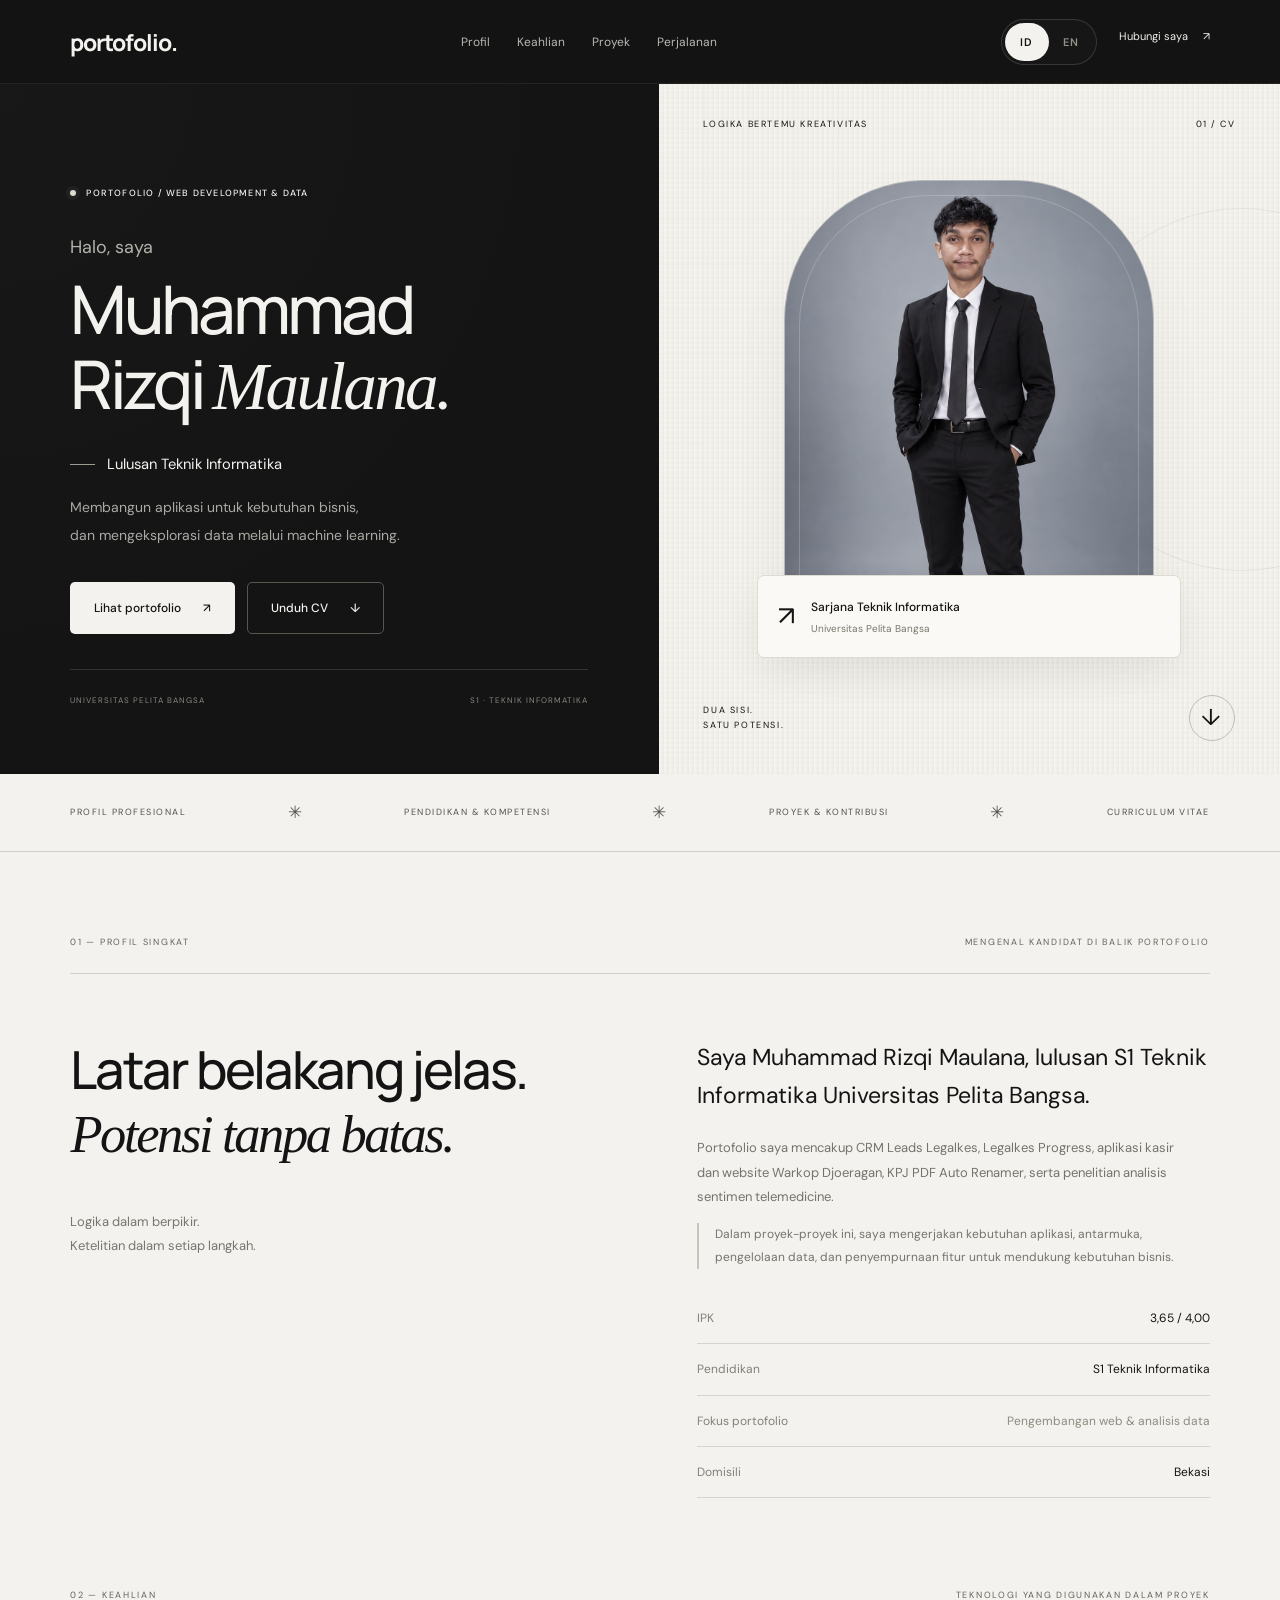
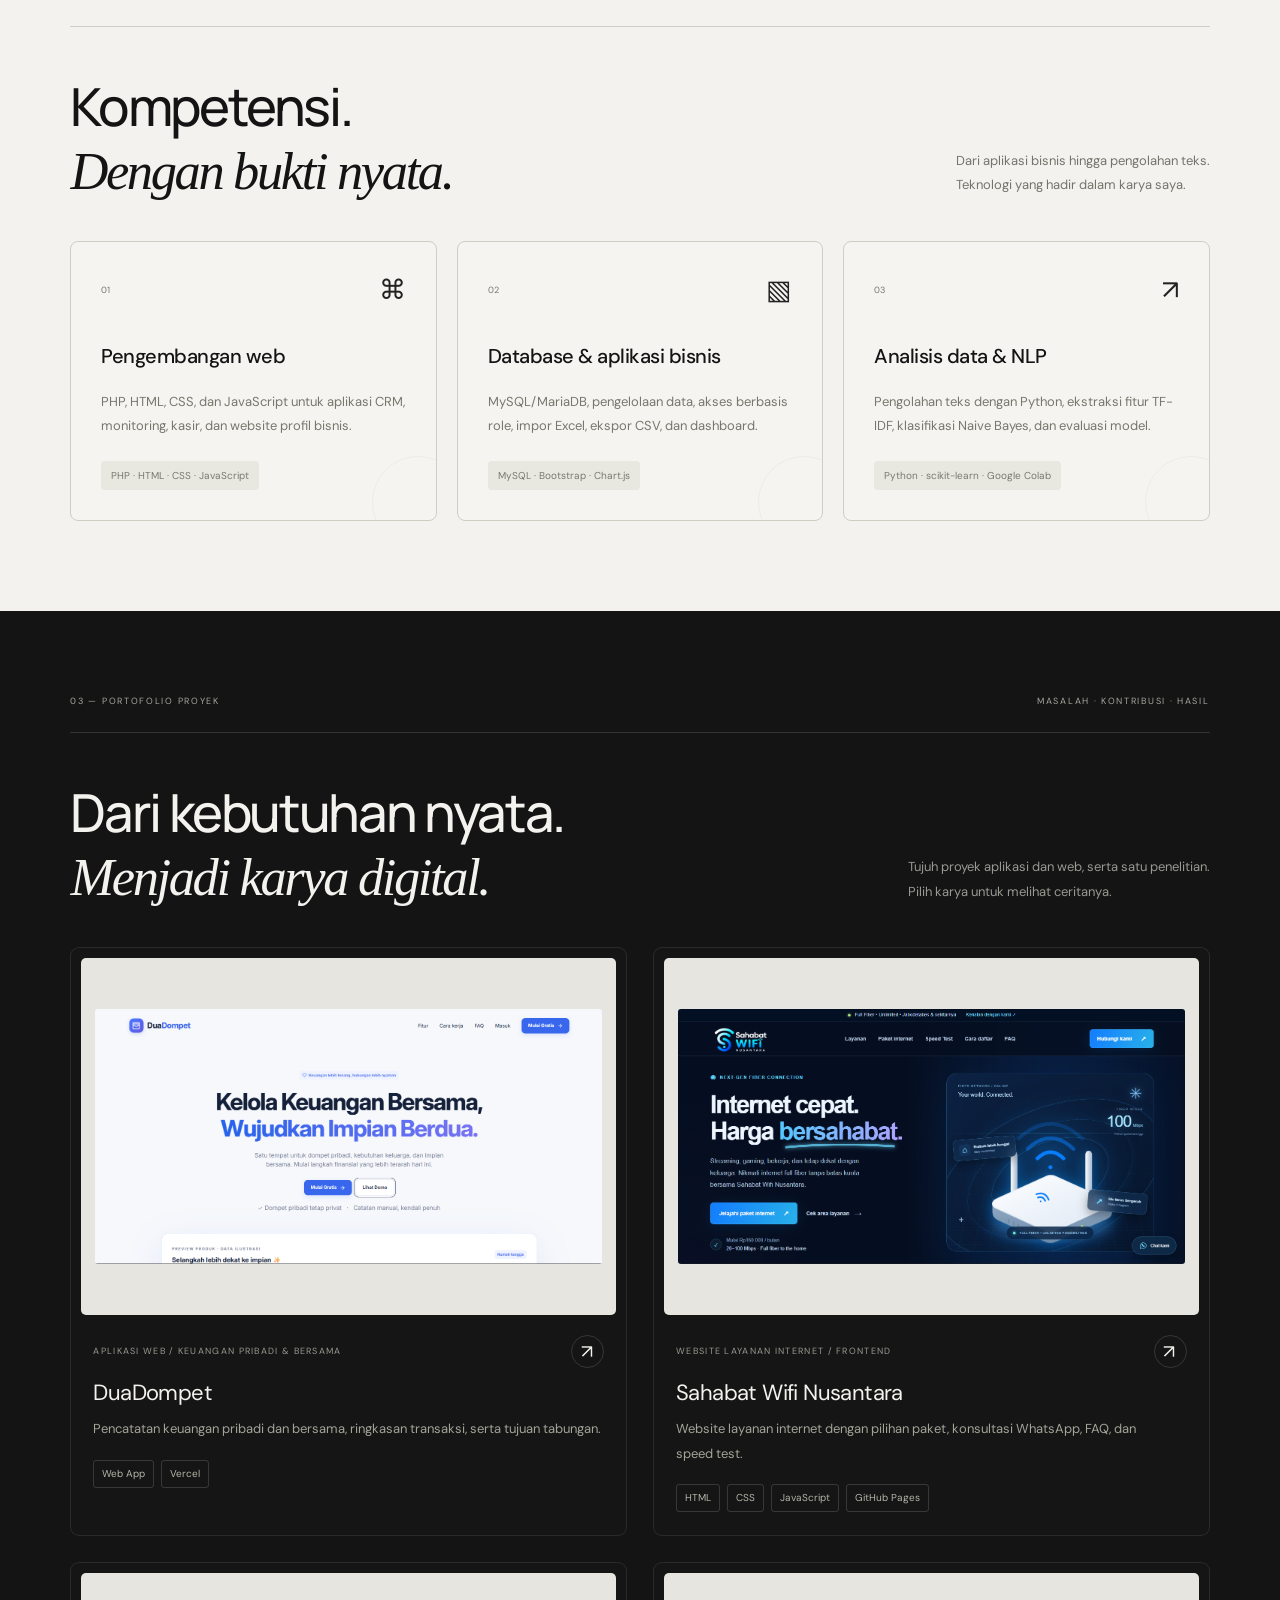
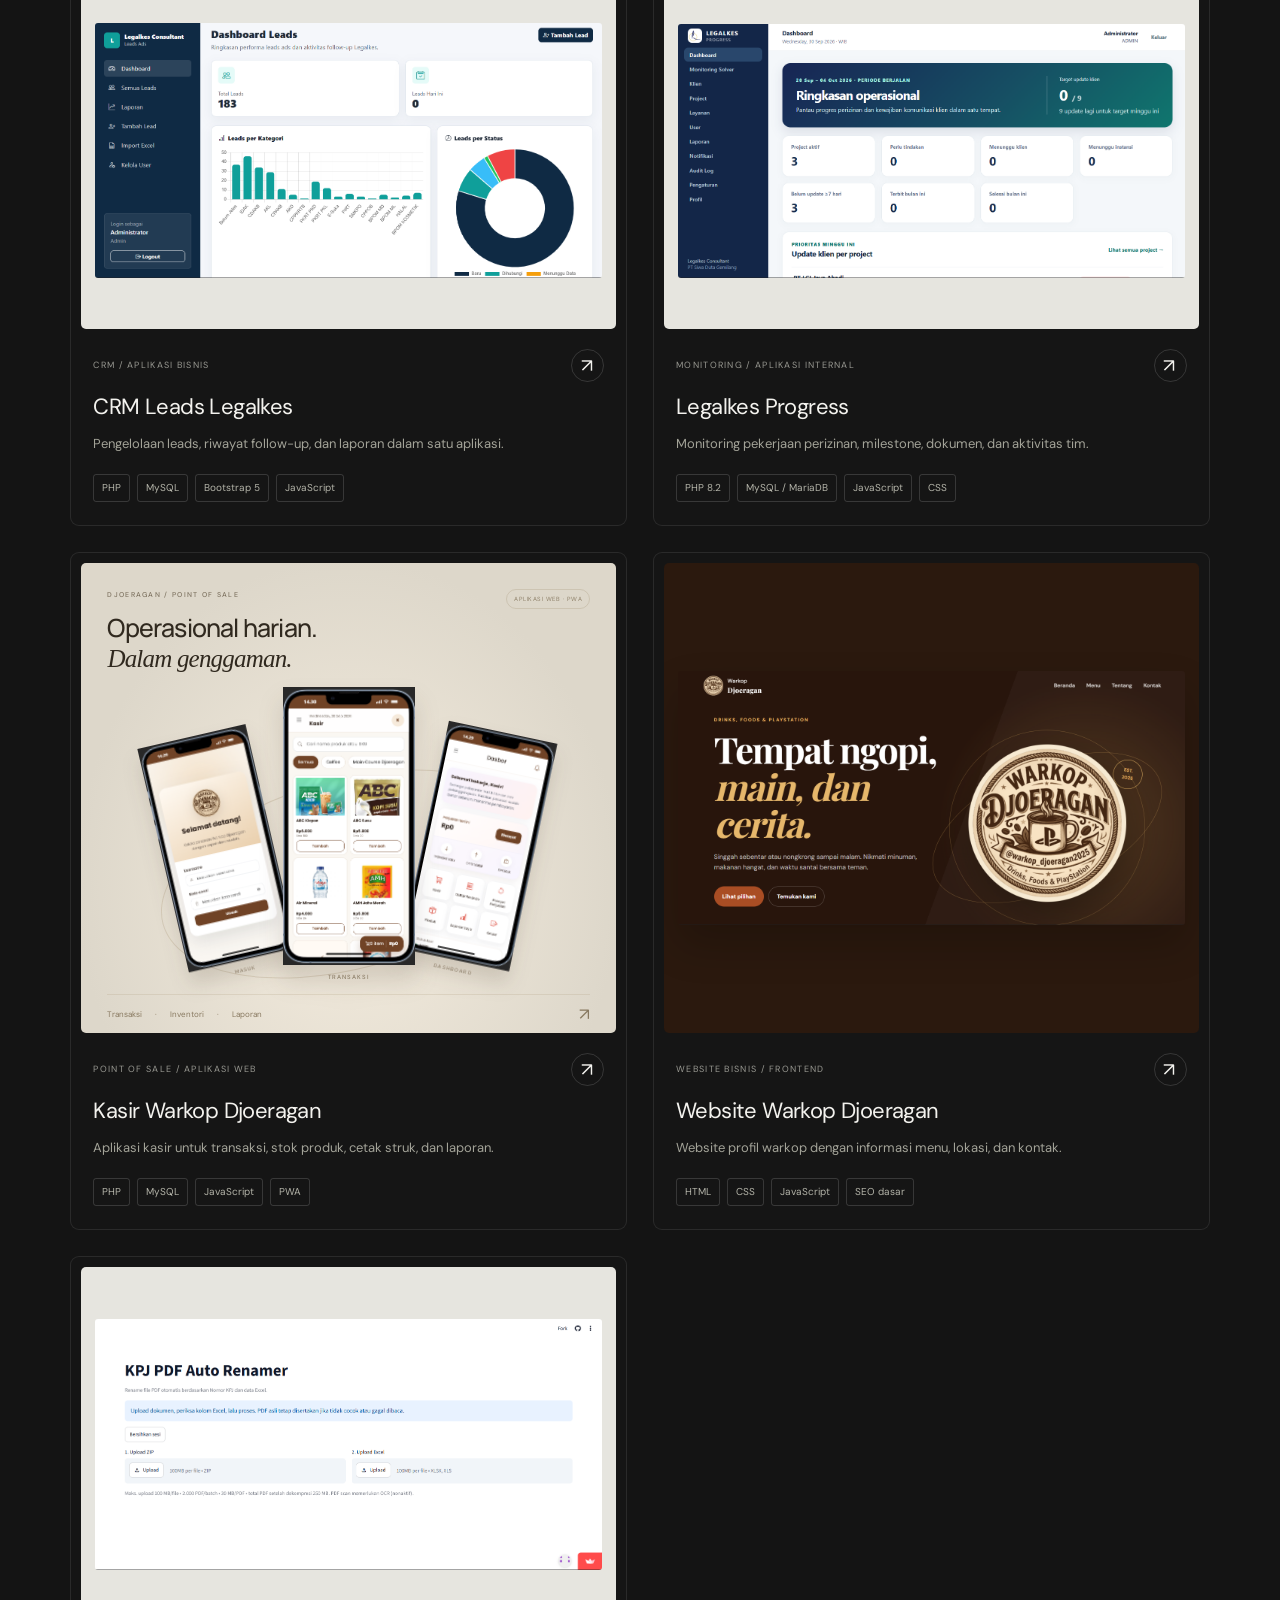
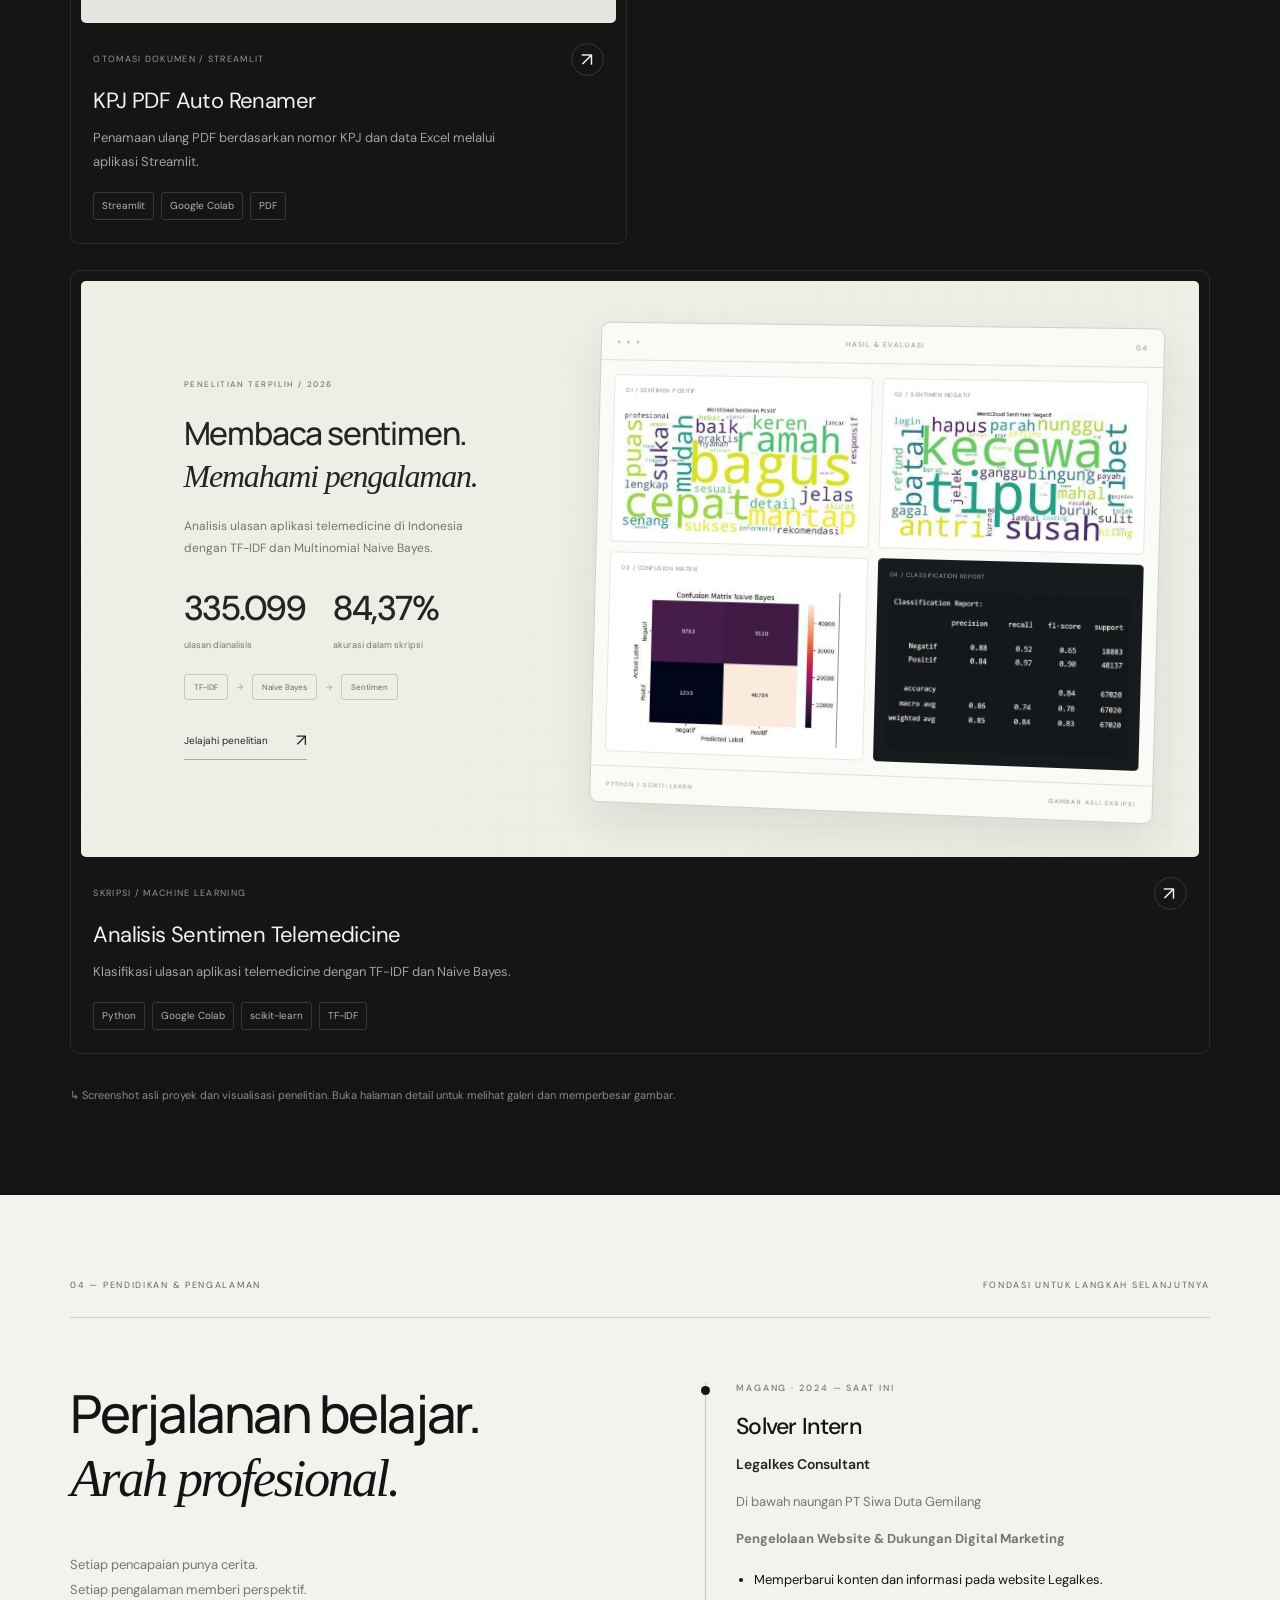
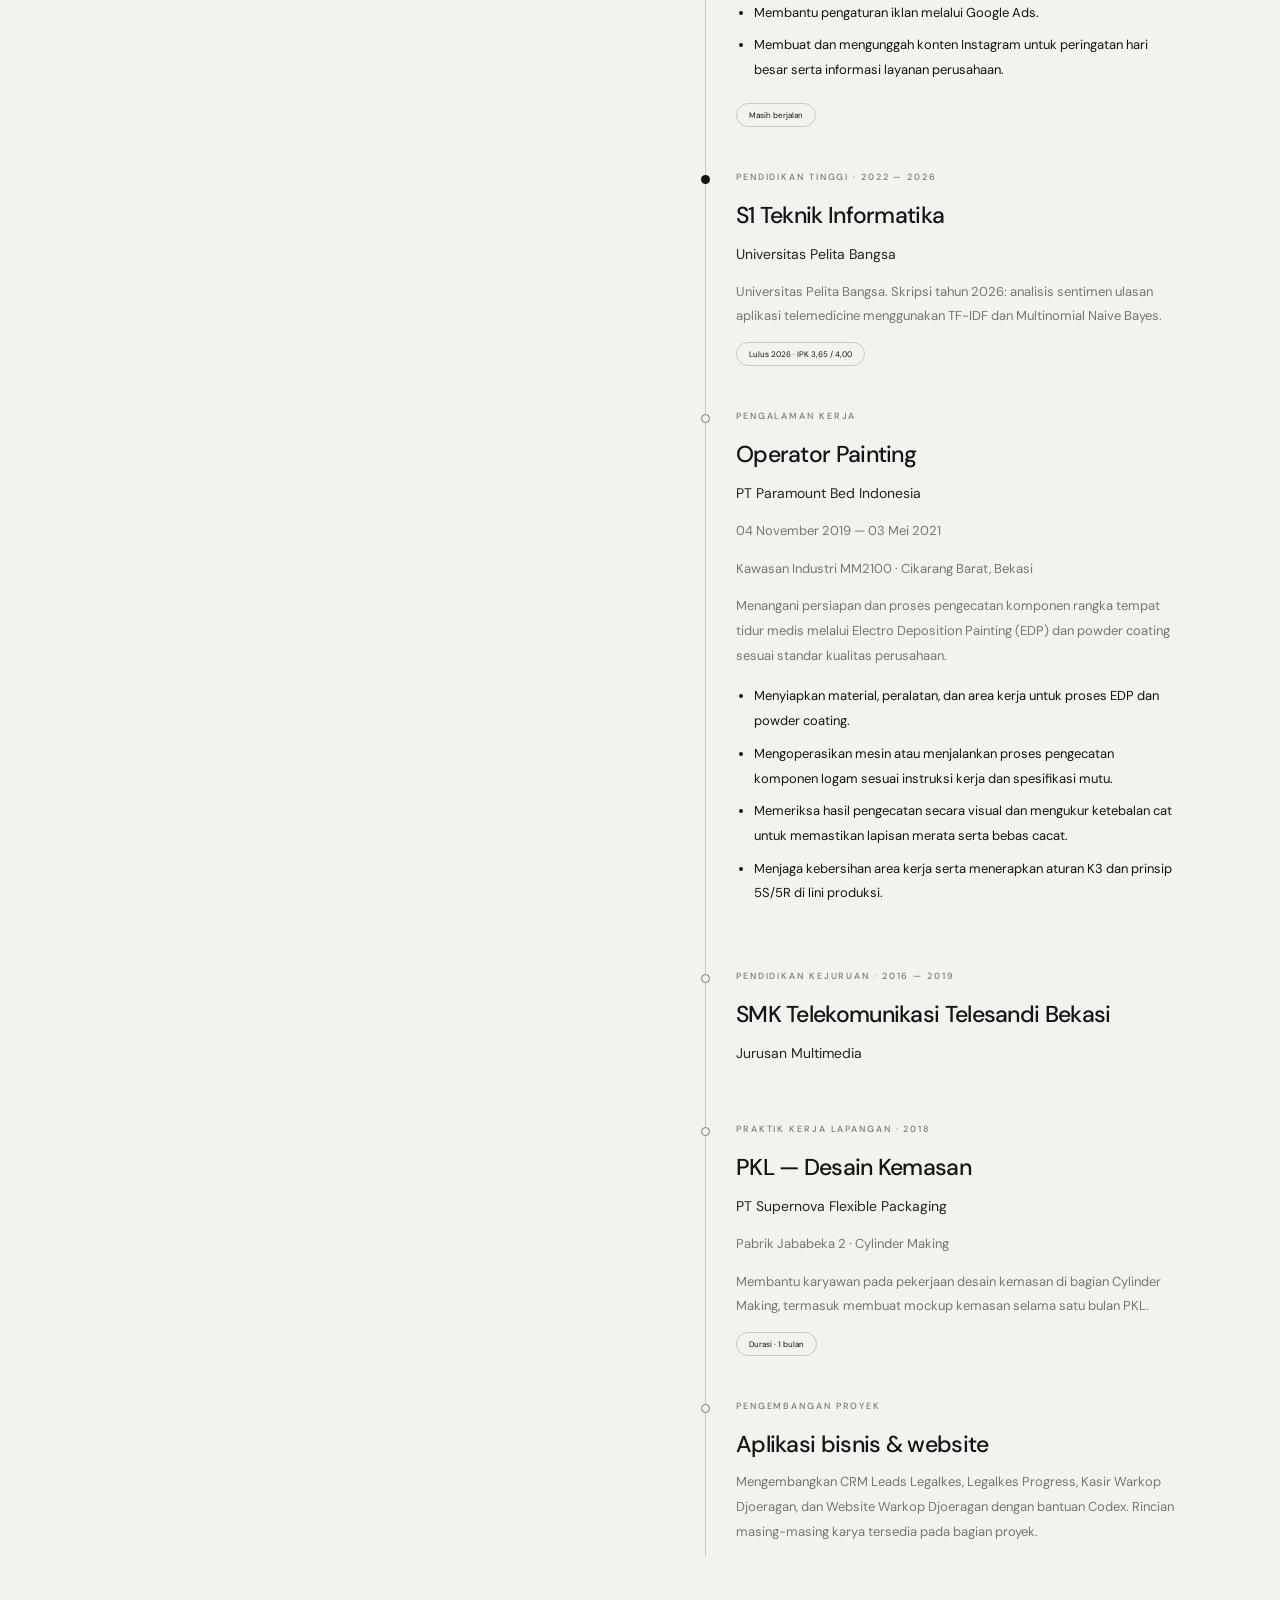
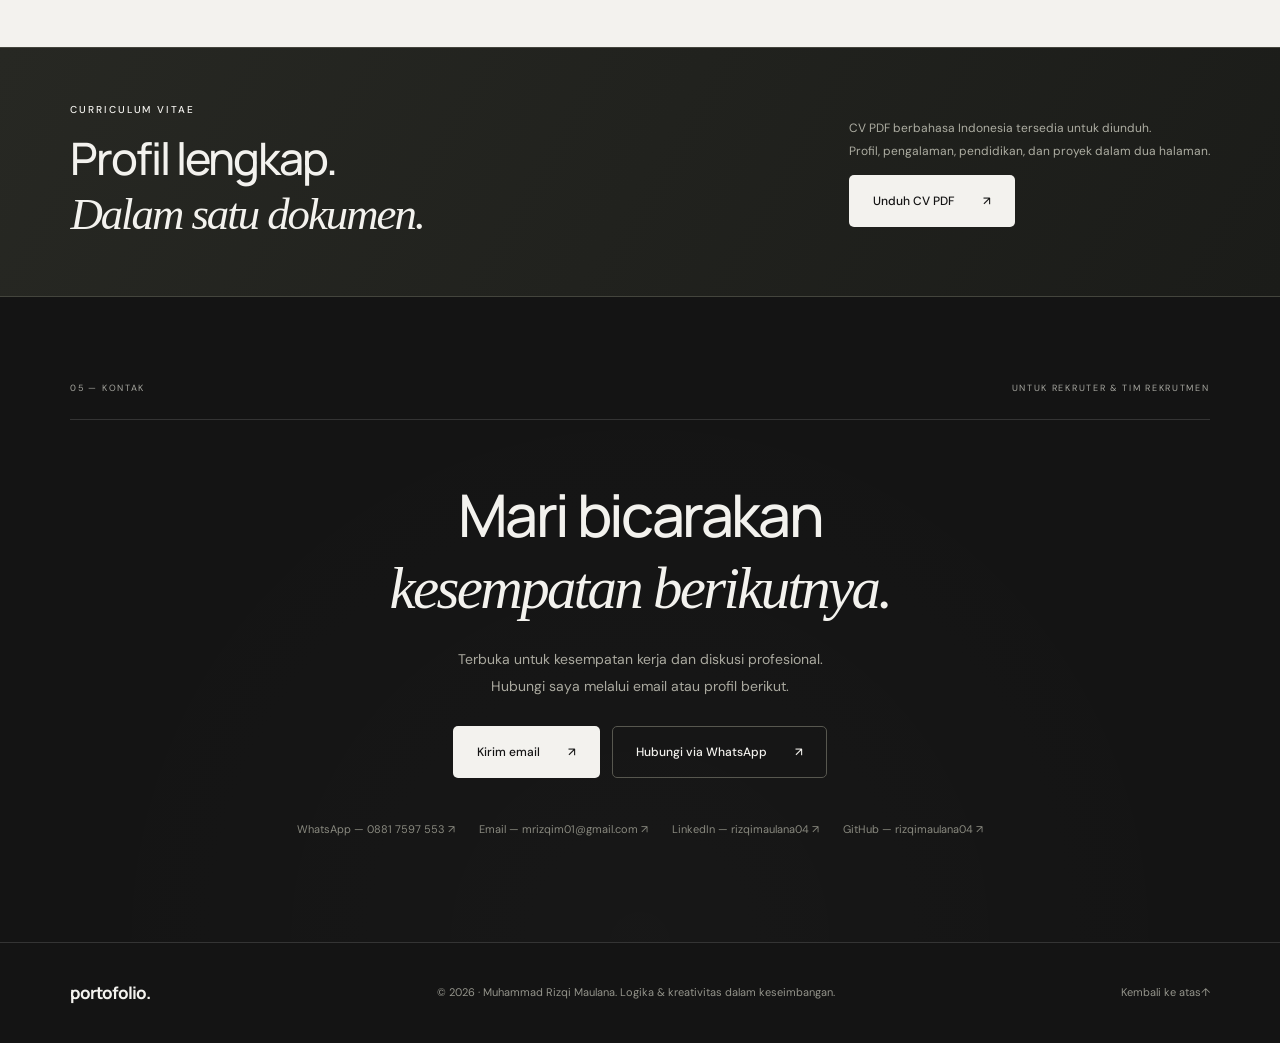
==== commit 91896614: "Update File" ====
--- a/index.html
+++ b/index.html
@@ -1,14 +1,14 @@
 <!doctype html>
-<html lang="id"><head><meta charset="utf-8"><meta name="viewport" content="width=device-width,initial-scale=1"><meta name="theme-color" content="#141414"><meta name="description" content="Portofolio profesional lulusan S1 Teknik Informatika Universitas Pelita Bangsa."><title>Muhammad Rizqi Maulana — Portofolio</title><link rel="icon" href="favicon.svg" type="image/svg+xml"><link rel="stylesheet" href="style.css"><script src="translations.js?v=11" defer></script><script src="script.js" defer></script><link rel="stylesheet" href="polish.css?v=2"><link rel="stylesheet" href="portfolio-content.css?v=5"><script src="motion.js?v=1" defer></script><link rel="stylesheet" href="gallery.css?v=1"><script src="gallery.js?v=1" defer></script><link rel="stylesheet" href="showcase.css?v=1"></head>
+<html lang="id"><head><meta charset="utf-8"><meta name="viewport" content="width=device-width,initial-scale=1"><meta name="theme-color" content="#141414"><meta name="description" content="Portofolio profesional lulusan S1 Teknik Informatika Universitas Pelita Bangsa."><title>Muhammad Rizqi Maulana — Portofolio</title><link rel="icon" href="favicon.svg" type="image/svg+xml"><link rel="stylesheet" href="style.css"><script src="translations.js?v=14" defer></script><script src="script.js" defer></script><link rel="stylesheet" href="polish.css?v=2"><link rel="stylesheet" href="portfolio-content.css?v=6"><script src="motion.js?v=1" defer></script><link rel="stylesheet" href="gallery.css?v=1"><script src="gallery.js?v=1" defer></script><link rel="stylesheet" href="showcase.css?v=1"></head>
 <body><div class="reading-progress" aria-hidden="true"></div><a class="skip" href="#utama"><span data-i18n="text0">Lewati ke konten</span></a>
 <header class="header"><a href="#" class="brand"><span data-i18n="text1">portofolio.</span></a><nav id="main-navigation" aria-label="Navigasi utama" data-label="nav"><a href="#tentang"><span data-i18n="text2">Profil</span></a><a href="#keahlian"><span data-i18n="text3">Keahlian</span></a><a href="#karya"><span data-i18n="text4">Proyek</span></a><a href="#perjalanan"><span data-i18n="text5">Perjalanan</span></a></nav><div class="header-tools"><button class="menu-toggle" type="button" aria-label="Buka navigasi" aria-controls="main-navigation" aria-expanded="false" hidden><i aria-hidden="true"></i><i aria-hidden="true"></i></button><div class="language-switch" role="group" aria-label="Pilih bahasa" data-label="language"><button data-lang="id" aria-pressed="true" lang="id">ID</button><span aria-hidden="true">/</span><button data-lang="en" aria-pressed="false" lang="en">EN</button></div><a class="header-contact" href="#kontak"><span data-i18n="text6">Hubungi saya</span> ↗</a></div></header>
-<main id="utama"><section class="hero cv-hero hero-real" aria-labelledby="hero-title"><div class="hero-copy"><p class="eyebrow"><span class="status-dot"></span><span data-i18n="text7">PORTOFOLIO / WEB DEVELOPMENT & DATA</span></p><p class="hero-greeting"><span data-i18n="text8">Halo, saya</span></p><h1 id="hero-title"><span data-i18n="text9">Muhammad<br>Rizqi <span class="serif">Maulana.</span></span></h1><div class="role-line"><span class="role-rule"></span><span data-i18n="text10">Lulusan Teknik Informatika</span></div><p class="intro"><span data-i18n="text11">Membangun aplikasi untuk kebutuhan bisnis,<br>dan mengeksplorasi data melalui machine learning.</span></p><div class="hero-actions"><a class="button light" href="#karya"><span data-i18n="text12">Lihat portofolio</span> ↗</a><button class="button outline" data-detail="cv"><span data-i18n="text13">Curriculum vitae</span> ↓</button></div><div class="hero-caption"><span>UNIVERSITAS PELITA BANGSA</span><span><span data-i18n="text14">S1 · TEKNIK INFORMATIKA</span></span></div></div><div class="hero-art cv-art"><div class="art-top"><span><span data-i18n="text15">LOGIKA BERTEMU KREATIVITAS</span></span><span aria-hidden="true">01 / CV</span></div><div class="portrait-composition"><div class="portrait-frame portrait-photo-frame"><img class="portrait-photo" src="assets/rizqi-portrait.png" alt="Muhammad Rizqi Maulana" width="1024" height="1536" fetchpriority="high" decoding="async"></div><div class="degree-float"><span>↗</span><div><strong><span data-i18n="text18">Sarjana Teknik Informatika</span></strong><small>Universitas Pelita Bangsa</small></div></div></div><div class="art-bottom"><span><span data-i18n="text19">DUA SISI.<br>SATU POTENSI.</span></span><a href="#tentang" aria-label="Lihat profil" data-label="profile">↓</a></div></div></section>
+<main id="utama"><section class="hero cv-hero hero-real" aria-labelledby="hero-title"><div class="hero-copy"><p class="eyebrow"><span class="status-dot"></span><span data-i18n="text7">PORTOFOLIO / WEB DEVELOPMENT & DATA</span></p><p class="hero-greeting"><span data-i18n="text8">Halo, saya</span></p><h1 id="hero-title"><span data-i18n="text9">Muhammad<br>Rizqi <span class="serif">Maulana.</span></span></h1><div class="role-line"><span class="role-rule"></span><span data-i18n="text10">Lulusan Teknik Informatika</span></div><p class="intro"><span data-i18n="text11">Membangun aplikasi untuk kebutuhan bisnis,<br>dan mengeksplorasi data melalui machine learning.</span></p><div class="hero-actions"><a class="button light" href="#karya"><span data-i18n="text12">Lihat portofolio</span> ↗</a><a class="button outline" href="assets/CV_Muhammad_Rizqi_Maulana.pdf" download><span data-i18n="text13">Unduh CV</span> ↓</a></div><div class="hero-caption"><span>UNIVERSITAS PELITA BANGSA</span><span><span data-i18n="text14">S1 · TEKNIK INFORMATIKA</span></span></div></div><div class="hero-art cv-art"><div class="art-top"><span><span data-i18n="text15">LOGIKA BERTEMU KREATIVITAS</span></span><span aria-hidden="true">01 / CV</span></div><div class="portrait-composition"><div class="portrait-frame portrait-photo-frame"><img class="portrait-photo" src="assets/rizqi-portrait.png" alt="Muhammad Rizqi Maulana" width="1024" height="1536" fetchpriority="high" decoding="async"></div><div class="degree-float"><span>↗</span><div><strong><span data-i18n="text18">Sarjana Teknik Informatika</span></strong><small>Universitas Pelita Bangsa</small></div></div></div><div class="art-bottom"><span><span data-i18n="text19">DUA SISI.<br>SATU POTENSI.</span></span><a href="#tentang" aria-label="Lihat profil" data-label="profile">↓</a></div></div></section>
 <div class="manifesto-strip"><span><span data-i18n="text20">PROFIL PROFESIONAL</span></span><i>✳</i><span><span data-i18n="text21">PENDIDIKAN & KOMPETENSI</span></span><i>✳</i><span><span data-i18n="text22">PROYEK & KONTRIBUSI</span></span><i>✳</i><span>CURRICULUM VITAE</span></div>
 <section class="about section light-section" id="tentang"><div class="section-label"><span><span data-i18n="text23">01 — PROFIL SINGKAT</span></span><span><span data-i18n="text24">MENGENAL KANDIDAT DI BALIK PORTOFOLIO</span></span></div><div class="about-grid reveal"><div><h2><span data-i18n="text25">Latar belakang jelas.<br><em>Potensi tanpa batas.</em></span></h2><p class="editorial-note"><span data-i18n="text26">Logika dalam berpikir.<br>Ketelitian dalam setiap langkah.</span></p></div><div class="about-copy"><p class="large-copy"><span data-i18n="text27">Saya Muhammad Rizqi Maulana, lulusan S1 Teknik Informatika Universitas Pelita Bangsa.</span></p><p><span data-i18n="text28">Portofolio saya mencakup CRM Leads Legalkes, Legalkes Progress, aplikasi kasir dan website Warkop Djoeragan, KPJ PDF Auto Renamer, serta penelitian analisis sentimen telemedicine.</span></p><p class="placeholder-copy"><span data-i18n="text29">Dalam proyek-proyek ini, saya mengerjakan kebutuhan aplikasi, antarmuka, pengelolaan data, dan penyempurnaan fitur untuk mendukung kebutuhan bisnis.</span></p><dl class="profile-facts"><div><dt><span data-i18n="gpaLabel">IPK</span></dt><dd><span data-i18n="gpaValue">3,65 / 4,00</span></dd></div><div><dt><span data-i18n="text30">Pendidikan</span></dt><dd><span data-i18n="text31">S1 Teknik Informatika</span></dd></div><div><dt><span data-i18n="text32">Fokus portofolio</span></dt><dd class="pending"><span data-i18n="text33">Pengembangan web & analisis data</span></dd></div><div><dt><span data-i18n="text34">Domisili</span></dt><dd><span data-i18n="text35">Bekasi</span></dd></div></dl></div></div></section>
 <section class="skills section light-section" id="keahlian"><div class="section-label"><span><span data-i18n="text36">02 — KEAHLIAN</span></span><span><span data-i18n="text37">TEKNOLOGI YANG DIGUNAKAN DALAM PROYEK</span></span></div><div class="section-heading reveal"><h2><span data-i18n="text38">Kompetensi.<br><em>Dengan bukti nyata.</em></span></h2><p><span data-i18n="text39">Dari aplikasi bisnis hingga pengolahan teks.<br>Teknologi yang hadir dalam karya saya.</span></p></div><div class="skill-grid reveal"><article class="skill-card"><div class="skill-top"><span>01</span><b>⌘</b></div><h3><span data-i18n="text40">Pengembangan web</span></h3><p><span data-i18n="text41">PHP, HTML, CSS, dan JavaScript untuk aplikasi CRM, monitoring, kasir, dan website profil bisnis.</span></p><span class="pending-tag"><span data-i18n="text42">PHP · HTML · CSS · JavaScript</span></span></article><article class="skill-card"><div class="skill-top"><span>02</span><b>▧</b></div><h3><span data-i18n="text43">Database & aplikasi bisnis</span></h3><p><span data-i18n="text44">MySQL/MariaDB, pengelolaan data, akses berbasis role, impor Excel, ekspor CSV, dan dashboard.</span></p><span class="pending-tag"><span data-i18n="text45">MySQL · Bootstrap · Chart.js</span></span></article><article class="skill-card"><div class="skill-top"><span>03</span><b>↗</b></div><h3><span data-i18n="text46">Analisis data & NLP</span></h3><p><span data-i18n="text47">Pengolahan teks dengan Python, ekstraksi fitur TF-IDF, klasifikasi Naive Bayes, dan evaluasi model.</span></p><span class="pending-tag"><span data-i18n="text48">Python · scikit-learn · Google Colab</span></span></article></div></section>
-<section class="work section" id="karya"><div class="section-label"><span><span data-i18n="text49">03 — PORTOFOLIO PROYEK</span></span><span><span data-i18n="text50">MASALAH · KONTRIBUSI · HASIL</span></span></div><div class="section-heading reveal"><h2><span data-i18n="text51">Dari kebutuhan nyata.<br><em>Menjadi karya digital.</em></span></h2><p><span data-i18n="text52">Lima proyek aplikasi dan web, serta satu penelitian.<br>Pilih karya untuk melihat ceritanya.</span></p></div><div class="project-grid real-project-grid"><a class="project reveal" href="crm-leads-legalkes.html"><div class="project-visual actual-cover"><img src="assets/projects/crm-dashboard.png" width="1347" height="678" alt="Dashboard CRM Leads Legalkes" data-alt-id="Dashboard CRM Leads Legalkes" data-alt-en="CRM Leads Legalkes dashboard" loading="lazy" decoding="async"></div><div class="project-meta"><span><span data-i18n="work4">CRM / APLIKASI BISNIS</span></span><span>↗</span></div><h3><span data-i18n="work5">CRM Leads Legalkes</span></h3><p><span data-i18n="work6">Pengelolaan leads, riwayat follow-up, dan laporan dalam satu aplikasi.</span></p><div class="project-tech"><span>PHP</span><span>MySQL</span><span>Bootstrap 5</span><span>JavaScript</span></div></a><a class="project reveal" href="legalkes-progress.html"><div class="project-visual actual-cover"><img src="assets/projects/progress-dashboard.png" width="1347" height="676" alt="Dashboard Legalkes Progress" data-alt-id="Dashboard Legalkes Progress" data-alt-en="Legalkes Progress dashboard" loading="lazy" decoding="async"></div><div class="project-meta"><span><span data-i18n="work11">MONITORING / APLIKASI INTERNAL</span></span><span>↗</span></div><h3><span data-i18n="work12">Legalkes Progress</span></h3><p><span data-i18n="work13">Monitoring pekerjaan perizinan, milestone, dokumen, dan aktivitas tim.</span></p><div class="project-tech"><span>PHP 8.2</span><span>MySQL / MariaDB</span><span>JavaScript</span><span>CSS</span></div></a><a class="project reveal" href="kasir-warkop-djoeragan.html"><div class="project-visual pos-showcase"><div class="pos-cover-heading"><span class="showcase-kicker">DJOERAGAN / POINT OF SALE</span><h4><span data-i18n="cover13">Operasional harian.<br><em>Dalam genggaman.</em></span></h4><span class="pos-pwa"><span data-i18n="cover14">APLIKASI WEB · PWA</span></span></div><div class="phone-stage"><div class="phone-orbit-decoration" aria-hidden="true"></div><div class="phone-shot phone-left"><img class="" src="assets/projects/pos-login.png" width="281" height="582" alt="Halaman login kasir" data-alt-id="Halaman login kasir" data-alt-en="Cashier login screen" loading="lazy" decoding="async"><span><span data-i18n="cover15">MASUK</span></span></div><div class="phone-shot phone-right"><img class="" src="assets/projects/pos-dashboard.png" width="277" height="582" alt="Dashboard kasir" data-alt-id="Dashboard kasir" data-alt-en="Cashier dashboard" loading="lazy" decoding="async"><span>DASHBOARD</span></div><div class="phone-shot phone-main"><img class="" src="assets/projects/pos-products.png" width="277" height="582" alt="Katalog produk dan keranjang" data-alt-id="Katalog produk dan keranjang" data-alt-en="Product catalog and cart" loading="lazy" decoding="async"><span><span data-i18n="cover16">TRANSAKSI</span></span></div></div><div class="pos-feature-strip"><span><span data-i18n="cover17">Transaksi</span></span><i>·</i><span><span data-i18n="cover18">Inventori</span></span><i>·</i><span><span data-i18n="cover19">Laporan</span></span><b aria-hidden="true">↗</b></div></div><div class="project-meta"><span><span data-i18n="work18">POINT OF SALE / APLIKASI WEB</span></span><span>↗</span></div><h3><span data-i18n="work19">Kasir Warkop Djoeragan</span></h3><p><span data-i18n="work20">Aplikasi kasir untuk transaksi, stok produk, cetak struk, dan laporan.</span></p><div class="project-tech"><span>PHP</span><span>MySQL</span><span>JavaScript</span><span>PWA</span></div></a><a class="project reveal" href="website-warkop-djoeragan.html"><div class="project-visual actual-cover"><img src="assets/projects/warkop-website.png" width="1346" height="676" alt="Beranda Website Warkop Djoeragan" data-alt-id="Beranda Website Warkop Djoeragan" data-alt-en="Warkop Djoeragan website homepage" loading="lazy" decoding="async"></div><div class="project-meta"><span><span data-i18n="work25">WEBSITE BISNIS / FRONTEND</span></span><span>↗</span></div><h3><span data-i18n="work26">Website Warkop Djoeragan</span></h3><p><span data-i18n="work27">Website profil warkop dengan informasi menu, lokasi, dan kontak.</span></p><div class="project-tech"><span>HTML</span><span>CSS</span><span>JavaScript</span><span><span data-i18n="work28">SEO dasar</span></span></div></a><a class="project reveal" href="kpj-pdf-auto-renamer.html"><div class="project-visual actual-cover"><img src="assets/projects/kpj-app.png" width="1365" height="675" alt="Unggah ZIP dan Excel pada KPJ PDF Auto Renamer" data-alt-id="Unggah ZIP dan Excel pada KPJ PDF Auto Renamer" data-alt-en="ZIP and Excel upload in KPJ PDF Auto Renamer" loading="lazy" decoding="async"></div><div class="project-meta"><span data-i18n="kpjCategory">OTOMASI DOKUMEN / STREAMLIT</span><span>↗</span></div><h3><span data-i18n="kpjTitle">KPJ PDF Auto Renamer</span></h3><p><span data-i18n="kpjShort">Penamaan ulang PDF berdasarkan nomor KPJ dan data Excel melalui aplikasi Streamlit.</span></p><div class="project-tech"><span>Streamlit</span><span>Google Colab</span><span>PDF</span></div></a><a class="project reveal research-project" href="academic.html"><div class="project-visual thesis-showcase"><div class="thesis-summary"><span class="showcase-kicker"><span data-i18n="cover0">PENELITIAN TERPILIH / 2026</span></span><h4><span data-i18n="cover1">Membaca sentimen.<br><em>Memahami pengalaman.</em></span></h4><p><span data-i18n="cover2">Analisis ulasan aplikasi telemedicine di Indonesia dengan TF-IDF dan Multinomial Naive Bayes.</span></p><div class="thesis-stats"><div><strong><span data-i18n="cover3">335.099</span></strong><small><span data-i18n="cover4">ulasan dianalisis</span></small></div><div><strong><span data-i18n="cover5">84,37%</span></strong><small><span data-i18n="cover6">akurasi dalam skripsi</span></small></div></div><div class="thesis-method"><span>TF-IDF</span><i>→</i><span>Naive Bayes</span><i>→</i><span><span data-i18n="cover7">Sentimen</span></span></div><span class="showcase-action"><span data-i18n="cover8">Jelajahi penelitian</span> <b>↗</b></span></div><div class="research-board"><div class="board-top"><span class="board-dots" aria-hidden="true">● ● ●</span><span><span data-i18n="cover9">HASIL & EVALUASI</span></span><span>04</span></div><div class="research-panels"><div class="research-panel cloud-panel"><span class="panel-label">01 / <span data-i18n="cover10">SENTIMEN POSITIF</span></span><img class="" src="assets/projects/wordcloud-positive.jpg" width="459" height="243" alt="Wordcloud positif" data-alt-id="Wordcloud positif" data-alt-en="Positive word cloud" loading="lazy" decoding="async"></div><div class="research-panel cloud-panel"><span class="panel-label">02 / <span data-i18n="cover11">SENTIMEN NEGATIF</span></span><img class="" src="assets/projects/wordcloud-negative.jpg" width="458" height="243" alt="Wordcloud negatif" data-alt-id="Wordcloud negatif" data-alt-en="Negative word cloud" loading="lazy" decoding="async"></div><div class="research-panel matrix-panel"><span class="panel-label">03 / CONFUSION MATRIX</span><img class="" src="assets/projects/confusion-matrix.jpg" width="413" height="306" alt="Confusion matrix Naive Bayes" data-alt-id="Confusion matrix Naive Bayes" data-alt-en="Naive Bayes confusion matrix" loading="lazy" decoding="async"></div><div class="research-panel report-panel"><span class="panel-label">04 / CLASSIFICATION REPORT</span><img class="" src="assets/projects/classification-report.jpg" width="607" height="405" alt="Classification report" data-alt-id="Classification report" data-alt-en="Classification report" loading="lazy" decoding="async"></div></div><div class="board-bottom"><span>PYTHON / SCIKIT-LEARN</span><span><span data-i18n="cover12">GAMBAR ASLI SKRIPSI</span></span></div></div></div><div class="project-meta"><span><span data-i18n="work33">SKRIPSI / MACHINE LEARNING</span></span><span>↗</span></div><h3><span data-i18n="work34">Analisis Sentimen Telemedicine</span></h3><p><span data-i18n="work35">Klasifikasi ulasan aplikasi telemedicine dengan TF-IDF dan Naive Bayes.</span></p><div class="project-tech"><span>Python</span><span>Google Colab</span><span>scikit-learn</span><span>TF-IDF</span></div></a></div><p class="work-note"><span data-i18n="text68">↳ Screenshot asli proyek dan visualisasi penelitian. Buka halaman detail untuk melihat galeri dan memperbesar gambar.</span></p></section>
+<section class="work section" id="karya"><div class="section-label"><span><span data-i18n="text49">03 — PORTOFOLIO PROYEK</span></span><span><span data-i18n="text50">MASALAH · KONTRIBUSI · HASIL</span></span></div><div class="section-heading reveal"><h2><span data-i18n="text51">Dari kebutuhan nyata.<br><em>Menjadi karya digital.</em></span></h2><p><span data-i18n="text52">Tujuh proyek aplikasi dan web, serta satu penelitian.<br>Pilih karya untuk melihat ceritanya.</span></p></div><div class="project-grid real-project-grid"><a class="project reveal" href="duadompet.html"><div class="project-visual actual-cover"><img src="assets/projects/duadompet-0.png" width="1348" height="679" alt="Halaman pengenalan produk" data-alt-id="Halaman pengenalan produk" data-alt-en="Product landing page" loading="lazy" decoding="async"></div><div class="project-meta"><span data-i18n="ddCategory">APLIKASI WEB / KEUANGAN PRIBADI & BERSAMA</span><span>↗</span></div><h3><span data-i18n="ddTitle">DuaDompet</span></h3><p><span data-i18n="ddShort">Pencatatan keuangan pribadi dan bersama, ringkasan transaksi, serta tujuan tabungan.</span></p><div class="project-tech"><span>Web App</span><span>Vercel</span></div></a><a class="project reveal" href="sahabat-wifi-nusantara.html"><div class="project-visual actual-cover"><img src="assets/projects/sahabat-wifi-home.png" width="1349" height="679" alt="Beranda Sahabat Wifi Nusantara" data-alt-id="Beranda Sahabat Wifi Nusantara" data-alt-en="Sahabat Wifi Nusantara homepage" loading="lazy" decoding="async"></div><div class="project-meta"><span data-i18n="swCategory">WEBSITE LAYANAN INTERNET / FRONTEND</span><span>↗</span></div><h3><span data-i18n="swTitle">Sahabat Wifi Nusantara</span></h3><p><span data-i18n="swShort">Website layanan internet dengan pilihan paket, konsultasi WhatsApp, FAQ, dan speed test.</span></p><div class="project-tech"><span>HTML</span><span>CSS</span><span>JavaScript</span><span>GitHub Pages</span></div></a><a class="project reveal" href="crm-leads-legalkes.html"><div class="project-visual actual-cover"><img src="assets/projects/crm-dashboard.png" width="1347" height="678" alt="Dashboard CRM Leads Legalkes" data-alt-id="Dashboard CRM Leads Legalkes" data-alt-en="CRM Leads Legalkes dashboard" loading="lazy" decoding="async"></div><div class="project-meta"><span><span data-i18n="work4">CRM / APLIKASI BISNIS</span></span><span>↗</span></div><h3><span data-i18n="work5">CRM Leads Legalkes</span></h3><p><span data-i18n="work6">Pengelolaan leads, riwayat follow-up, dan laporan dalam satu aplikasi.</span></p><div class="project-tech"><span>PHP</span><span>MySQL</span><span>Bootstrap 5</span><span>JavaScript</span></div></a><a class="project reveal" href="legalkes-progress.html"><div class="project-visual actual-cover"><img src="assets/projects/progress-dashboard.png" width="1347" height="676" alt="Dashboard Legalkes Progress" data-alt-id="Dashboard Legalkes Progress" data-alt-en="Legalkes Progress dashboard" loading="lazy" decoding="async"></div><div class="project-meta"><span><span data-i18n="work11">MONITORING / APLIKASI INTERNAL</span></span><span>↗</span></div><h3><span data-i18n="work12">Legalkes Progress</span></h3><p><span data-i18n="work13">Monitoring pekerjaan perizinan, milestone, dokumen, dan aktivitas tim.</span></p><div class="project-tech"><span>PHP 8.2</span><span>MySQL / MariaDB</span><span>JavaScript</span><span>CSS</span></div></a><a class="project reveal" href="kasir-warkop-djoeragan.html"><div class="project-visual pos-showcase"><div class="pos-cover-heading"><span class="showcase-kicker">DJOERAGAN / POINT OF SALE</span><h4><span data-i18n="cover13">Operasional harian.<br><em>Dalam genggaman.</em></span></h4><span class="pos-pwa"><span data-i18n="cover14">APLIKASI WEB · PWA</span></span></div><div class="phone-stage"><div class="phone-orbit-decoration" aria-hidden="true"></div><div class="phone-shot phone-left"><img class="" src="assets/projects/pos-login.png" width="281" height="582" alt="Halaman login kasir" data-alt-id="Halaman login kasir" data-alt-en="Cashier login screen" loading="lazy" decoding="async"><span><span data-i18n="cover15">MASUK</span></span></div><div class="phone-shot phone-right"><img class="" src="assets/projects/pos-dashboard.png" width="277" height="582" alt="Dashboard kasir" data-alt-id="Dashboard kasir" data-alt-en="Cashier dashboard" loading="lazy" decoding="async"><span>DASHBOARD</span></div><div class="phone-shot phone-main"><img class="" src="assets/projects/pos-products.png" width="277" height="582" alt="Katalog produk dan keranjang" data-alt-id="Katalog produk dan keranjang" data-alt-en="Product catalog and cart" loading="lazy" decoding="async"><span><span data-i18n="cover16">TRANSAKSI</span></span></div></div><div class="pos-feature-strip"><span><span data-i18n="cover17">Transaksi</span></span><i>·</i><span><span data-i18n="cover18">Inventori</span></span><i>·</i><span><span data-i18n="cover19">Laporan</span></span><b aria-hidden="true">↗</b></div></div><div class="project-meta"><span><span data-i18n="work18">POINT OF SALE / APLIKASI WEB</span></span><span>↗</span></div><h3><span data-i18n="work19">Kasir Warkop Djoeragan</span></h3><p><span data-i18n="work20">Aplikasi kasir untuk transaksi, stok produk, cetak struk, dan laporan.</span></p><div class="project-tech"><span>PHP</span><span>MySQL</span><span>JavaScript</span><span>PWA</span></div></a><a class="project reveal" href="website-warkop-djoeragan.html"><div class="project-visual actual-cover"><img src="assets/projects/warkop-website.png" width="1346" height="676" alt="Beranda Website Warkop Djoeragan" data-alt-id="Beranda Website Warkop Djoeragan" data-alt-en="Warkop Djoeragan website homepage" loading="lazy" decoding="async"></div><div class="project-meta"><span><span data-i18n="work25">WEBSITE BISNIS / FRONTEND</span></span><span>↗</span></div><h3><span data-i18n="work26">Website Warkop Djoeragan</span></h3><p><span data-i18n="work27">Website profil warkop dengan informasi menu, lokasi, dan kontak.</span></p><div class="project-tech"><span>HTML</span><span>CSS</span><span>JavaScript</span><span><span data-i18n="work28">SEO dasar</span></span></div></a><a class="project reveal" href="kpj-pdf-auto-renamer.html"><div class="project-visual actual-cover"><img src="assets/projects/kpj-app.png" width="1365" height="675" alt="Unggah ZIP dan Excel pada KPJ PDF Auto Renamer" data-alt-id="Unggah ZIP dan Excel pada KPJ PDF Auto Renamer" data-alt-en="ZIP and Excel upload in KPJ PDF Auto Renamer" loading="lazy" decoding="async"></div><div class="project-meta"><span data-i18n="kpjCategory">OTOMASI DOKUMEN / STREAMLIT</span><span>↗</span></div><h3><span data-i18n="kpjTitle">KPJ PDF Auto Renamer</span></h3><p><span data-i18n="kpjShort">Penamaan ulang PDF berdasarkan nomor KPJ dan data Excel melalui aplikasi Streamlit.</span></p><div class="project-tech"><span>Streamlit</span><span>Google Colab</span><span>PDF</span></div></a><a class="project reveal research-project" href="academic.html"><div class="project-visual thesis-showcase"><div class="thesis-summary"><span class="showcase-kicker"><span data-i18n="cover0">PENELITIAN TERPILIH / 2026</span></span><h4><span data-i18n="cover1">Membaca sentimen.<br><em>Memahami pengalaman.</em></span></h4><p><span data-i18n="cover2">Analisis ulasan aplikasi telemedicine di Indonesia dengan TF-IDF dan Multinomial Naive Bayes.</span></p><div class="thesis-stats"><div><strong><span data-i18n="cover3">335.099</span></strong><small><span data-i18n="cover4">ulasan dianalisis</span></small></div><div><strong><span data-i18n="cover5">84,37%</span></strong><small><span data-i18n="cover6">akurasi dalam skripsi</span></small></div></div><div class="thesis-method"><span>TF-IDF</span><i>→</i><span>Naive Bayes</span><i>→</i><span><span data-i18n="cover7">Sentimen</span></span></div><span class="showcase-action"><span data-i18n="cover8">Jelajahi penelitian</span> <b>↗</b></span></div><div class="research-board"><div class="board-top"><span class="board-dots" aria-hidden="true">● ● ●</span><span><span data-i18n="cover9">HASIL & EVALUASI</span></span><span>04</span></div><div class="research-panels"><div class="research-panel cloud-panel"><span class="panel-label">01 / <span data-i18n="cover10">SENTIMEN POSITIF</span></span><img class="" src="assets/projects/wordcloud-positive.jpg" width="459" height="243" alt="Wordcloud positif" data-alt-id="Wordcloud positif" data-alt-en="Positive word cloud" loading="lazy" decoding="async"></div><div class="research-panel cloud-panel"><span class="panel-label">02 / <span data-i18n="cover11">SENTIMEN NEGATIF</span></span><img class="" src="assets/projects/wordcloud-negative.jpg" width="458" height="243" alt="Wordcloud negatif" data-alt-id="Wordcloud negatif" data-alt-en="Negative word cloud" loading="lazy" decoding="async"></div><div class="research-panel matrix-panel"><span class="panel-label">03 / CONFUSION MATRIX</span><img class="" src="assets/projects/confusion-matrix.jpg" width="413" height="306" alt="Confusion matrix Naive Bayes" data-alt-id="Confusion matrix Naive Bayes" data-alt-en="Naive Bayes confusion matrix" loading="lazy" decoding="async"></div><div class="research-panel report-panel"><span class="panel-label">04 / CLASSIFICATION REPORT</span><img class="" src="assets/projects/classification-report.jpg" width="607" height="405" alt="Classification report" data-alt-id="Classification report" data-alt-en="Classification report" loading="lazy" decoding="async"></div></div><div class="board-bottom"><span>PYTHON / SCIKIT-LEARN</span><span><span data-i18n="cover12">GAMBAR ASLI SKRIPSI</span></span></div></div></div><div class="project-meta"><span><span data-i18n="work33">SKRIPSI / MACHINE LEARNING</span></span><span>↗</span></div><h3><span data-i18n="work34">Analisis Sentimen Telemedicine</span></h3><p><span data-i18n="work35">Klasifikasi ulasan aplikasi telemedicine dengan TF-IDF dan Naive Bayes.</span></p><div class="project-tech"><span>Python</span><span>Google Colab</span><span>scikit-learn</span><span>TF-IDF</span></div></a></div><p class="work-note"><span data-i18n="text68">↳ Screenshot asli proyek dan visualisasi penelitian. Buka halaman detail untuk melihat galeri dan memperbesar gambar.</span></p></section>
 <section class="journey section light-section" id="perjalanan"><div class="section-label"><span><span data-i18n="text69">04 — PENDIDIKAN & PENGALAMAN</span></span><span><span data-i18n="text70">FONDASI UNTUK LANGKAH SELANJUTNYA</span></span></div><div class="journey-grid reveal"><div><h2><span data-i18n="text71">Perjalanan belajar.<br><em>Arah profesional.</em></span></h2><p class="editorial-note"><span data-i18n="text72">Setiap pencapaian punya cerita.<br>Setiap pengalaman memberi perspektif.</span></p></div><div class="timeline"><article class="current-experience"><span class="timeline-dot"></span><p class="eyebrow"><span data-i18n="legalkesWorkLabel">MAGANG · 2024 — SAAT INI</span></p><h3><span data-i18n="legalkesWorkRole">Solver Intern</span></h3><p class="university">Legalkes Consultant</p><p><span data-i18n="legalkesWorkCompany">Di bawah naungan PT Siwa Duta Gemilang</span></p><p><strong><span data-i18n="legalkesWorkScope">Pengelolaan Website & Dukungan Digital Marketing</span></strong></p><ul class="experience-duties"><li><span data-i18n="legalkesWorkWeb">Memperbarui konten dan informasi pada website Legalkes.</span></li><li><span data-i18n="legalkesWorkAds">Membantu pengaturan iklan melalui Google Ads.</span></li><li><span data-i18n="legalkesWorkSocial">Membuat dan mengunggah konten Instagram untuk peringatan hari besar serta informasi layanan perusahaan.</span></li></ul><span class="pill"><span data-i18n="legalkesWorkActive">Masih berjalan</span></span></article><article><span class="timeline-dot"></span><p class="eyebrow"><span data-i18n="text73">PENDIDIKAN TINGGI · 2022 — 2026</span></p><h3><span data-i18n="text74">S1 Teknik Informatika</span></h3><p class="university">Universitas Pelita Bangsa</p><p><span data-i18n="text75">Universitas Pelita Bangsa. Skripsi tahun 2026: analisis sentimen ulasan aplikasi telemedicine menggunakan TF-IDF dan Multinomial Naive Bayes.</span></p><span class="pill"><span data-i18n="text76">Lulus 2026 · IPK 3,65 / 4,00</span></span></article><article><span class="timeline-dot hollow"></span><p class="eyebrow"><span data-i18n="experienceLabel">PENGALAMAN KERJA</span></p><h3><span data-i18n="paintingRole">Operator Painting</span></h3><p class="university">PT Paramount Bed Indonesia</p><p class="experience-date"><span data-i18n="paintingDate">04 November 2019 — 03 Mei 2021</span></p><p><span data-i18n="paintingLocation">Kawasan Industri MM2100 · Cikarang Barat, Bekasi</span></p><p><span data-i18n="paintingDescription">Menangani persiapan dan proses pengecatan komponen rangka tempat tidur medis melalui Electro Deposition Painting (EDP) dan powder coating sesuai standar kualitas perusahaan.</span></p><ul class="experience-duties"><li><span data-i18n="paintingPreparation">Menyiapkan material, peralatan, dan area kerja untuk proses EDP dan powder coating.</span></li><li><span data-i18n="paintingProcess">Mengoperasikan mesin atau menjalankan proses pengecatan komponen logam sesuai instruksi kerja dan spesifikasi mutu.</span></li><li><span data-i18n="paintingQuality">Memeriksa hasil pengecatan secara visual dan mengukur ketebalan cat untuk memastikan lapisan merata serta bebas cacat.</span></li><li><span data-i18n="paintingSafety">Menjaga kebersihan area kerja serta menerapkan aturan K3 dan prinsip 5S/5R di lini produksi.</span></li></ul></article><article><span class="timeline-dot hollow"></span><p class="eyebrow"><span data-i18n="schoolLabel">PENDIDIKAN KEJURUAN · 2016 — 2019</span></p><h3>SMK Telekomunikasi Telesandi Bekasi</h3><p class="university"><span data-i18n="schoolMajor">Jurusan Multimedia</span></p></article><article><span class="timeline-dot hollow"></span><p class="eyebrow"><span data-i18n="internLabel">PRAKTIK KERJA LAPANGAN · 2018</span></p><h3><span data-i18n="internRole">PKL — Desain Kemasan</span></h3><p class="university">PT Supernova Flexible Packaging</p><p><span data-i18n="internLocation">Pabrik Jababeka 2 · Cylinder Making</span></p><p><span data-i18n="internDescription">Membantu karyawan pada pekerjaan desain kemasan di bagian Cylinder Making, termasuk membuat mockup kemasan selama satu bulan PKL.</span></p><span class="pill"><span data-i18n="internDuration">Durasi · 1 bulan</span></span></article><article><span class="timeline-dot hollow"></span><p class="eyebrow"><span data-i18n="text77">PENGEMBANGAN PROYEK</span></p><h3><span data-i18n="text78">Aplikasi bisnis & website</span></h3><p><span data-i18n="text79">Mengembangkan CRM Leads Legalkes, Legalkes Progress, Kasir Warkop Djoeragan, dan Website Warkop Djoeragan dengan bantuan Codex. Rincian masing-masing karya tersedia pada bagian proyek.</span></p></article></div></div></section>
-<section class="resume-strip section"><div><p class="eyebrow">CURRICULUM VITAE</p><h2><span data-i18n="text80">Profil lengkap.<br><em>Dalam satu dokumen.</em></span></h2></div><div><p><span data-i18n="text81">CV PDF akan tersedia setelah data pribadi<br>dan pengalaman Anda dilengkapi.</span></p><button class="button light" data-detail="cv"><span data-i18n="text82">Lihat status CV</span> ↗</button></div></section>
+<section class="resume-strip section"><div><p class="eyebrow">CURRICULUM VITAE</p><h2><span data-i18n="text80">Profil lengkap.<br><em>Dalam satu dokumen.</em></span></h2></div><div><p><span data-i18n="text81">CV PDF berbahasa Indonesia tersedia untuk diunduh.<br>Profil, pengalaman, pendidikan, dan proyek dalam dua halaman.</span></p><a class="button light" href="assets/CV_Muhammad_Rizqi_Maulana.pdf" download><span data-i18n="text82">Unduh CV PDF</span> ↗</a></div></section>
 <section class="contact section" id="kontak"><div class="section-label"><span><span data-i18n="text83">05 — KONTAK</span></span><span><span data-i18n="text84">UNTUK REKRUTER & TIM REKRUTMEN</span></span></div><div class="contact-center reveal"><h2><span data-i18n="text85">Mari bicarakan<br><em>kesempatan berikutnya.</em></span></h2><p><span data-i18n="text86">Terbuka untuk kesempatan kerja dan diskusi profesional.<br>Hubungi saya melalui email atau profil berikut.</span></p><div class="contact-actions"><a class="button light" href="mailto:mrizqim01@gmail.com"><span data-i18n="text87">Kirim email</span> ↗</a><a class="button outline" href="https://wa.me/628817597553" target="_blank" rel="noopener noreferrer"><span data-i18n="whatsappContact">Hubungi via WhatsApp</span> ↗</a></div><div class="contact-channels"><a href="https://wa.me/628817597553" target="_blank" rel="noopener noreferrer">WhatsApp — 0881 7597 553 ↗</a><a href="mailto:mrizqim01@gmail.com">Email — <span data-i18n="text88">mrizqim01@gmail.com</span> ↗</a><a href="https://www.linkedin.com/in/rizqimaulana04" target="_blank" rel="noopener noreferrer">LinkedIn — <span data-i18n="text89">rizqimaulana04</span> ↗</a><a href="https://github.com/rizqimaulana04" target="_blank" rel="noopener noreferrer">GitHub — <span data-i18n="text90">rizqimaulana04</span> ↗</a></div></div></section></main>
 <footer><a class="brand" href="#"><span data-i18n="text91">portofolio.</span></a><span>© <span id="year">2026</span> · <span data-i18n="text92">Muhammad Rizqi Maulana. Logika & kreativitas dalam keseimbangan.</span></span><a href="#"><span data-i18n="text93">Kembali ke atas</span> ↑</a></footer>
 <dialog id="detail-dialog" aria-labelledby="dialog-title"><button class="dialog-close" aria-label="Tutup dialog" data-label="close">×</button><p class="eyebrow" id="dialog-label"></p><h2 id="dialog-title"></h2><p id="dialog-description"></p><div id="dialog-tags"></div><p class="dialog-note" id="dialog-note"></p><button class="button dark dialog-dismiss"><span data-i18n="text94">Kembali ke portofolio</span> ↗</button></dialog><div class="sr-only" id="language-announcement" role="status" aria-live="polite"></div><a class="back-top" href="#" aria-label="Kembali ke atas" tabindex="-1">↑</a></body></html>
--- a/portfolio-content.css
+++ b/portfolio-content.css
@@ -14,3 +14,7 @@
 .contact-channels a{display:inline-block;min-height:44px;padding:12px 0;overflow-wrap:anywhere;text-underline-offset:5px}.contact-channels a:hover{text-decoration:underline;color:var(--paper)}.contact-channels a:focus-visible{outline:2px solid currentColor;outline-offset:5px}
 
 .contact-actions{display:flex;justify-content:center;align-items:center;flex-wrap:wrap;gap:12px}.contact-actions .button{max-width:100%}
+
+.sw-cover{background:radial-gradient(ellipse at 90% 20%,#20486c 0,transparent 55%),#111d2c;color:#f3f5f7}.sw-cover .map-flow>span{border-color:#ffffff40}.sw-cover .map-bottom{color:#b3c3d2}.sw-cover .map-center>strong{font-size:clamp(32px,4vw,58px);line-height:1.1}.sw-cover:before{border-color:#ffffff20;width:220px;height:220px;border-radius:50%}
+
+.dd-gallery .gallery-grid{grid-template-columns:repeat(2,minmax(0,1fr))}.dd-gallery .dd-desktop{grid-column:1/-1}.dd-gallery .dd-phone .gallery-trigger{background:#edf0f8;padding:24px}.dd-gallery .dd-phone img{max-height:640px;object-fit:contain}@media(max-width:560px){.dd-gallery .gallery-grid{grid-template-columns:1fr}.dd-gallery .dd-phone .gallery-trigger{padding:20px}.dd-gallery .dd-phone img{max-height:540px}}
